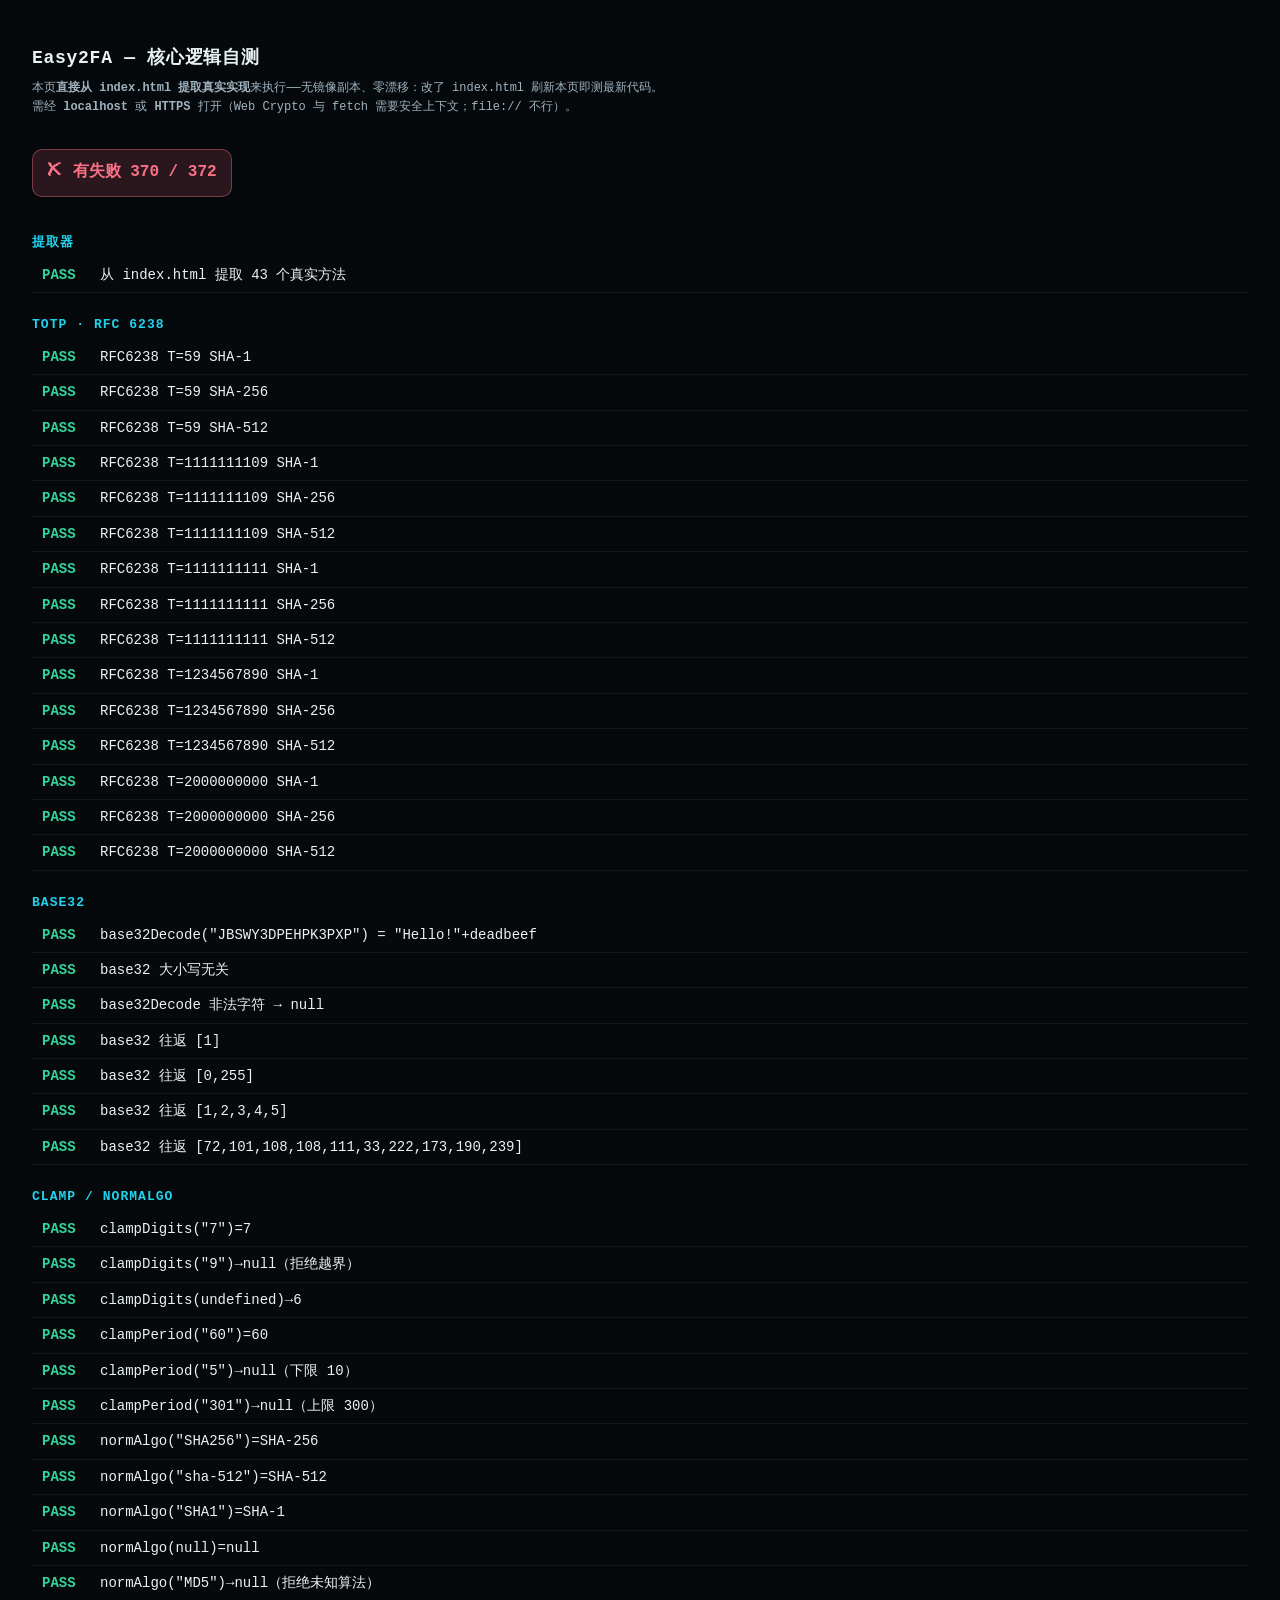
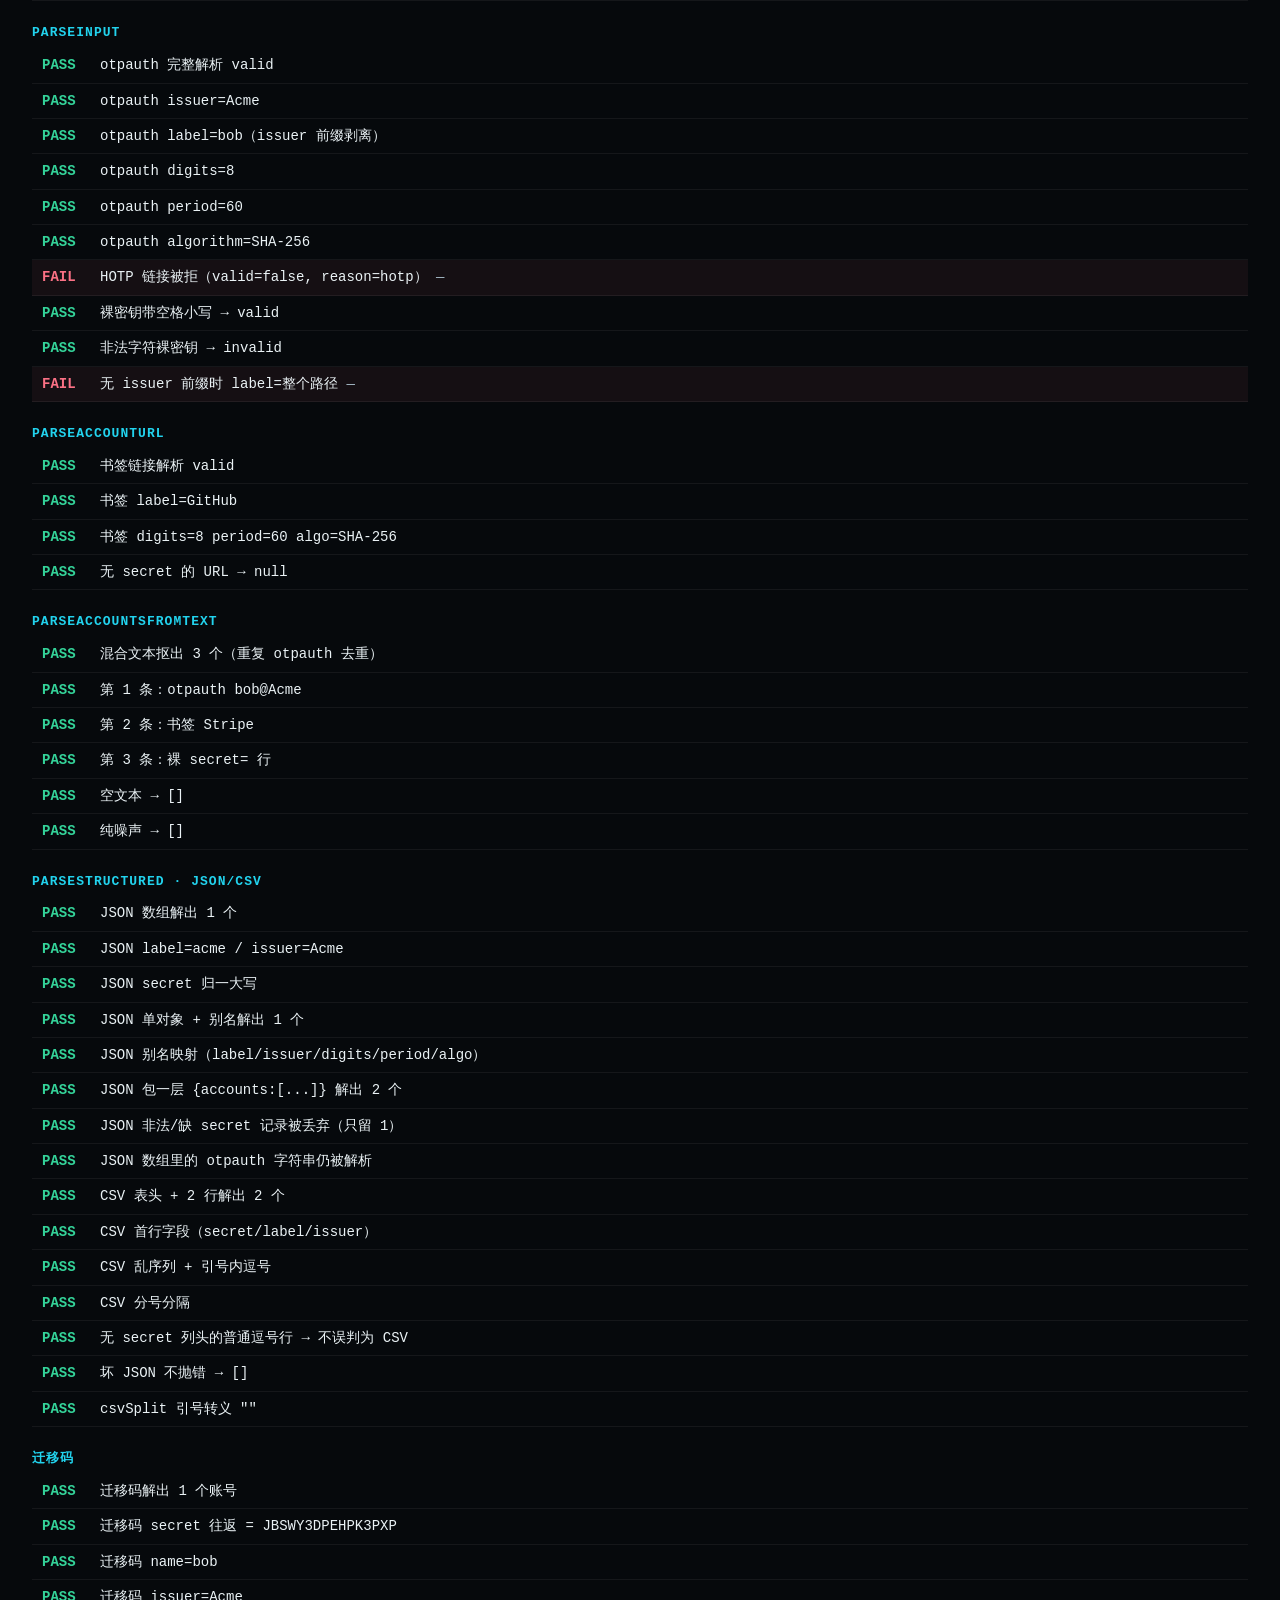
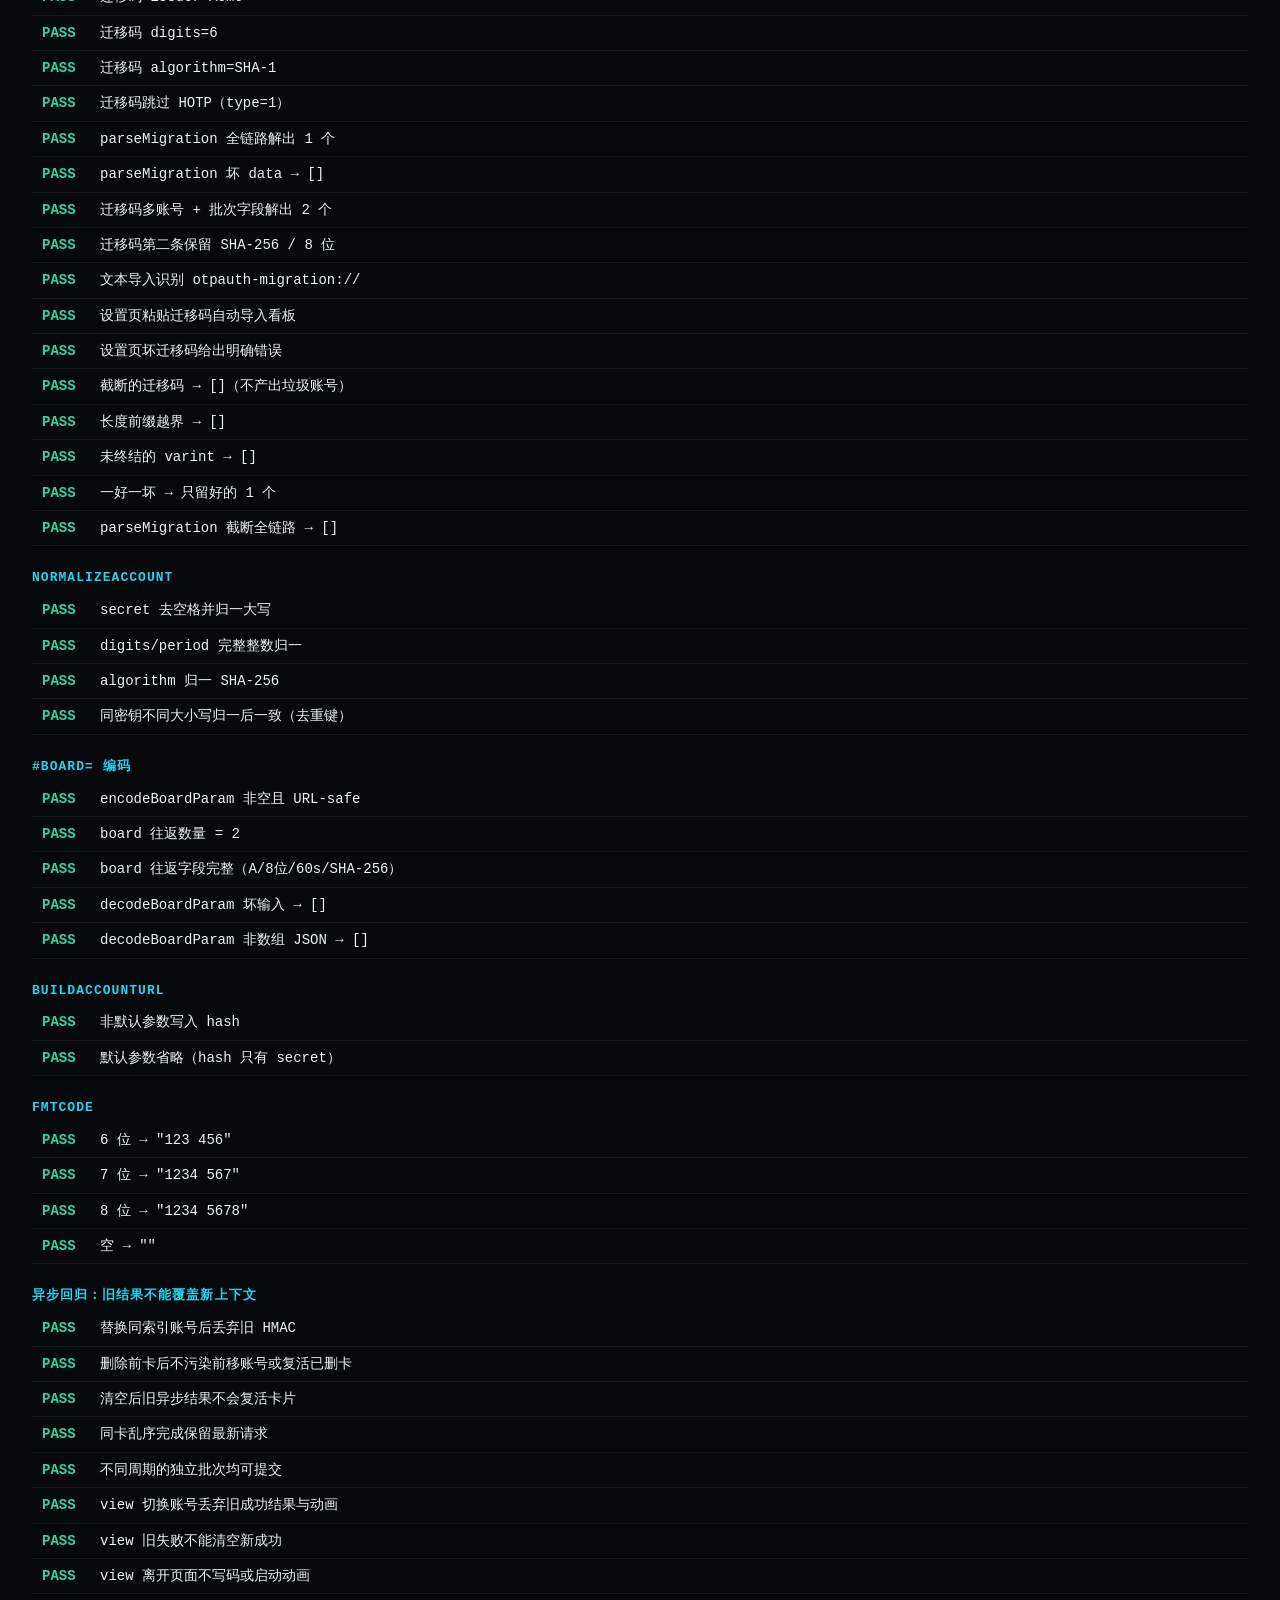
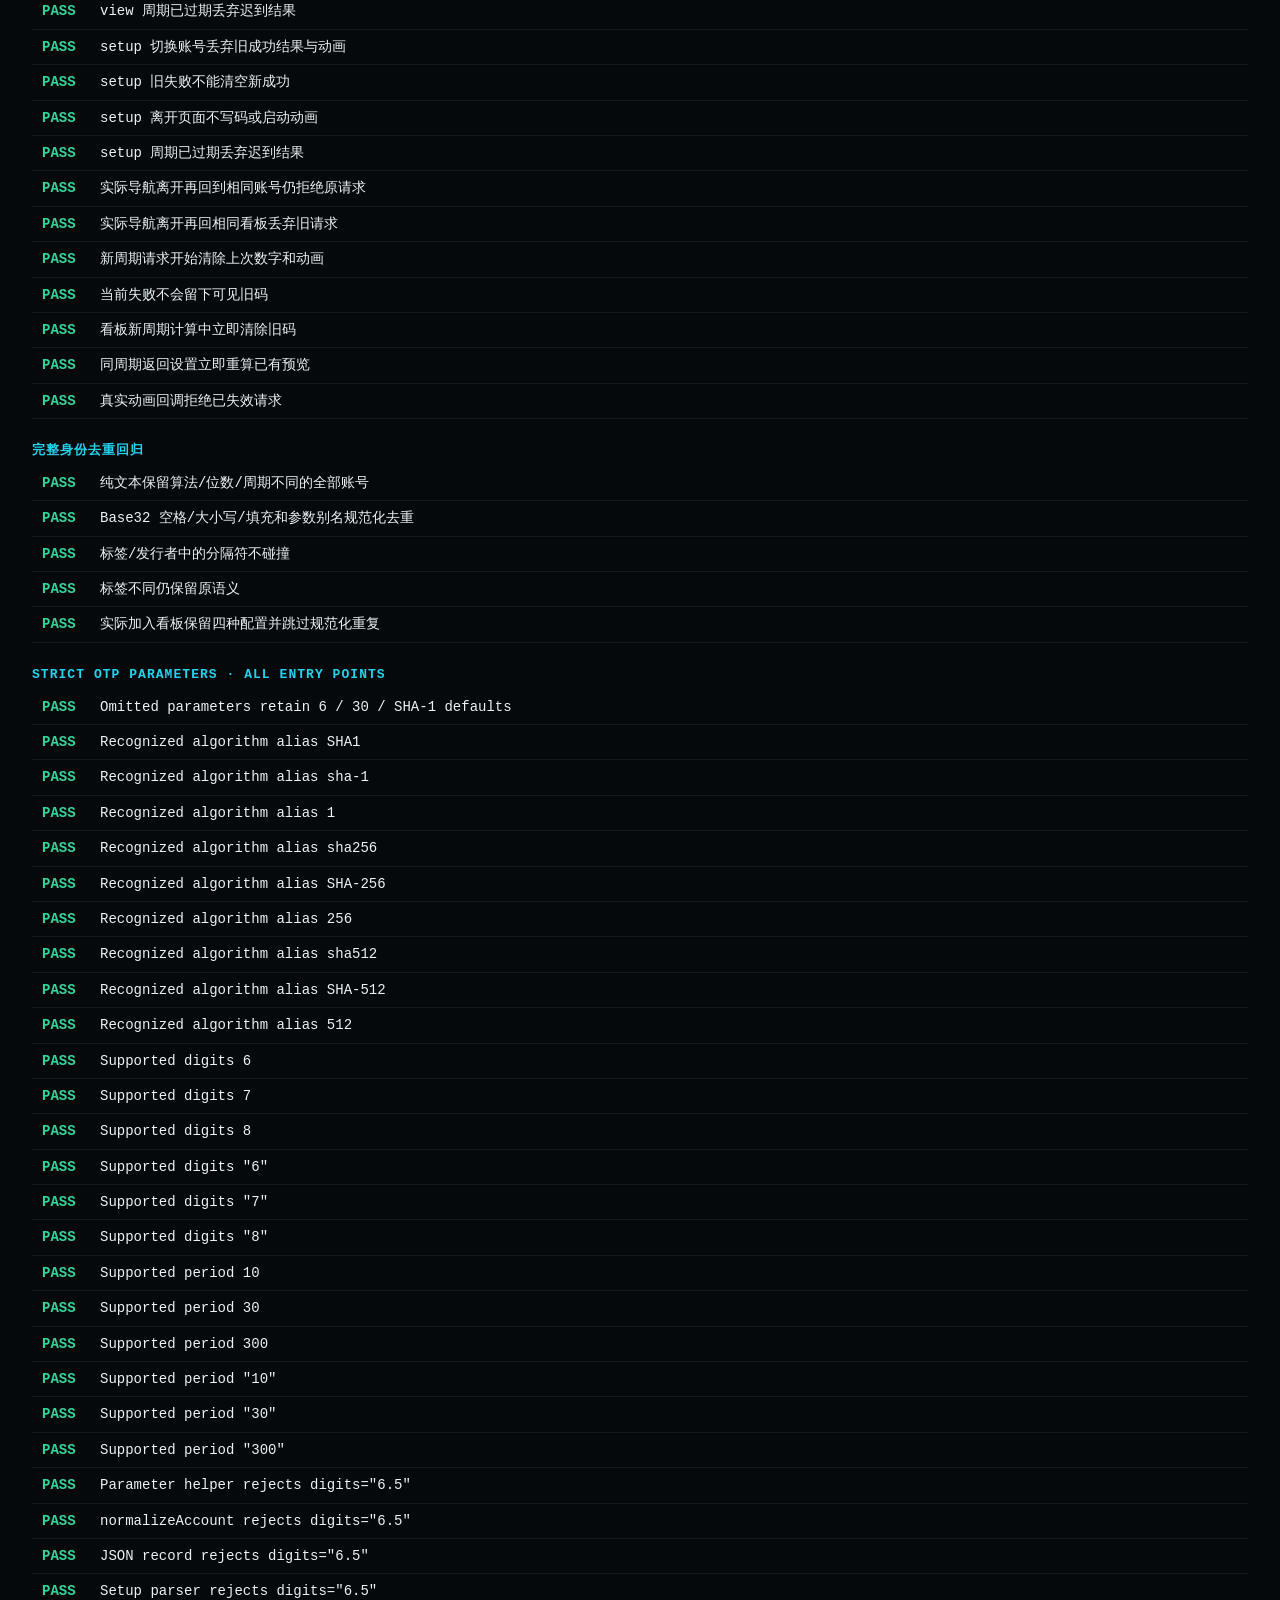
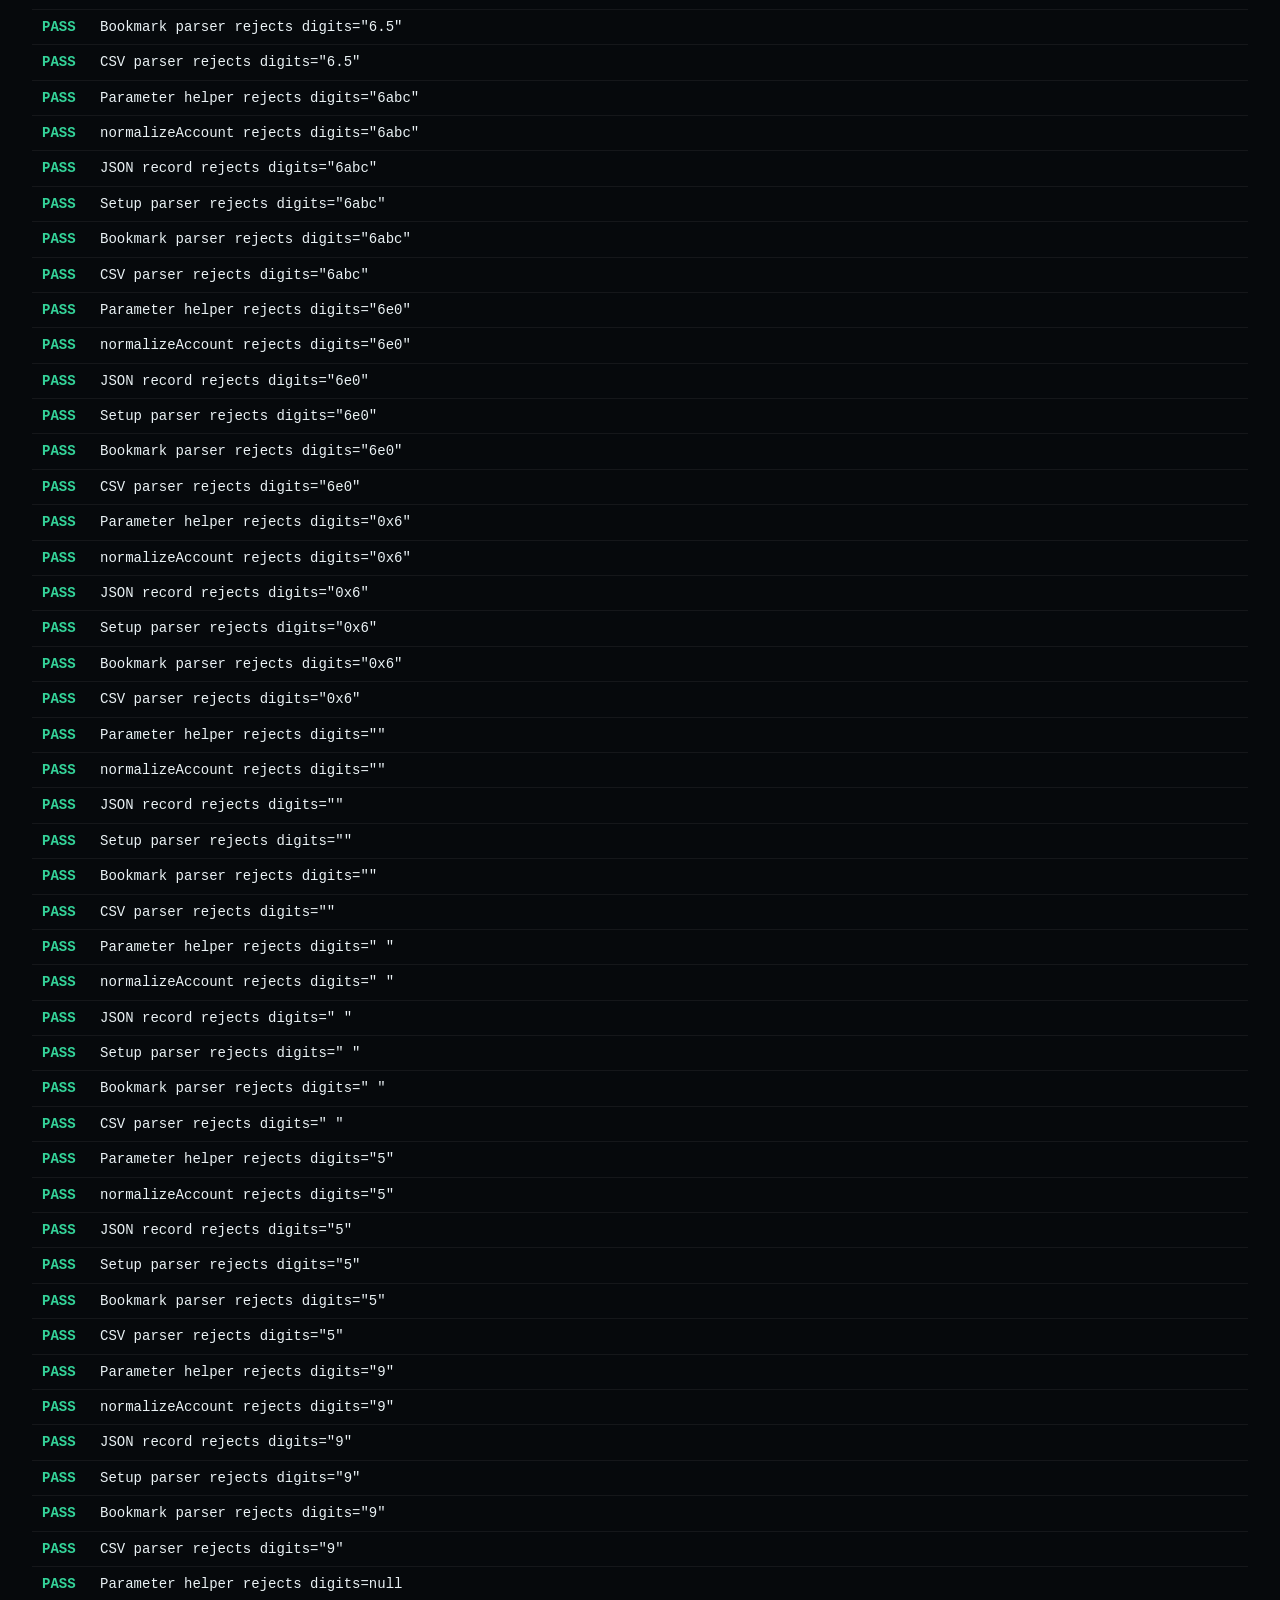
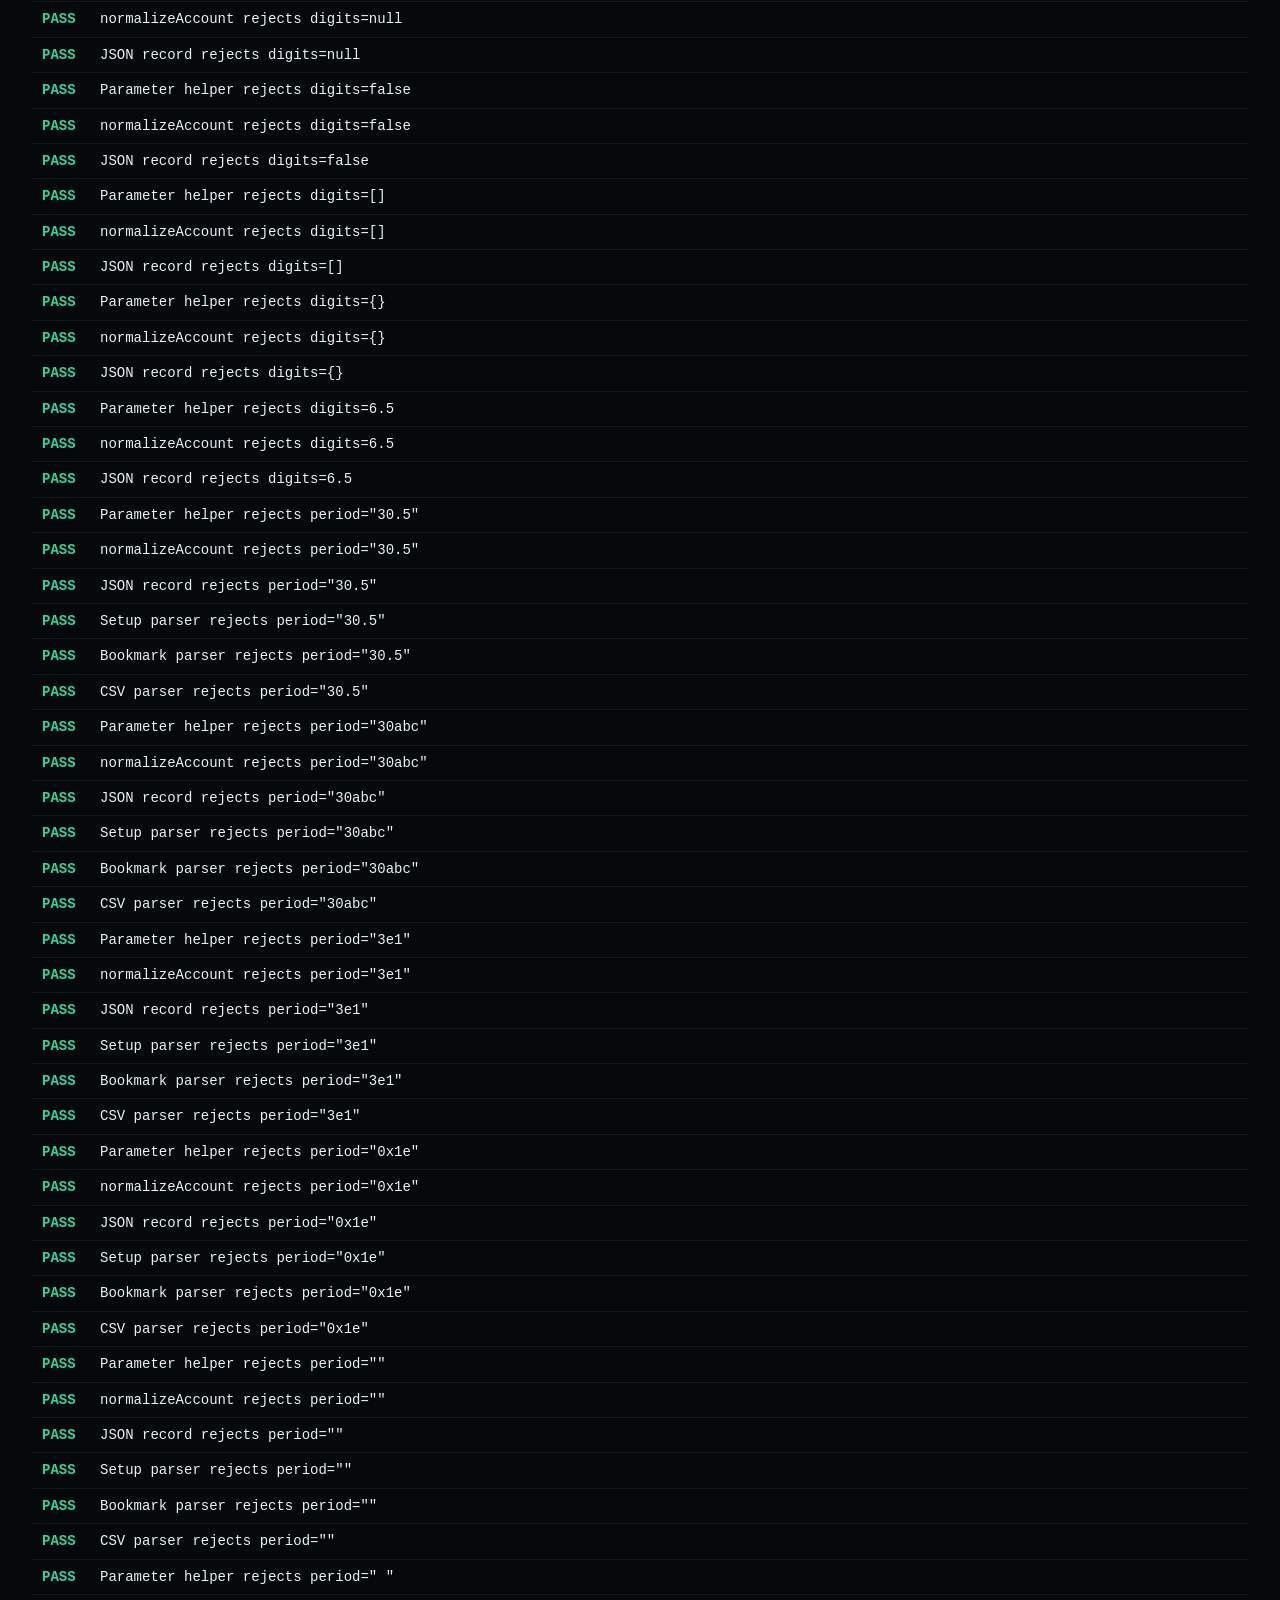
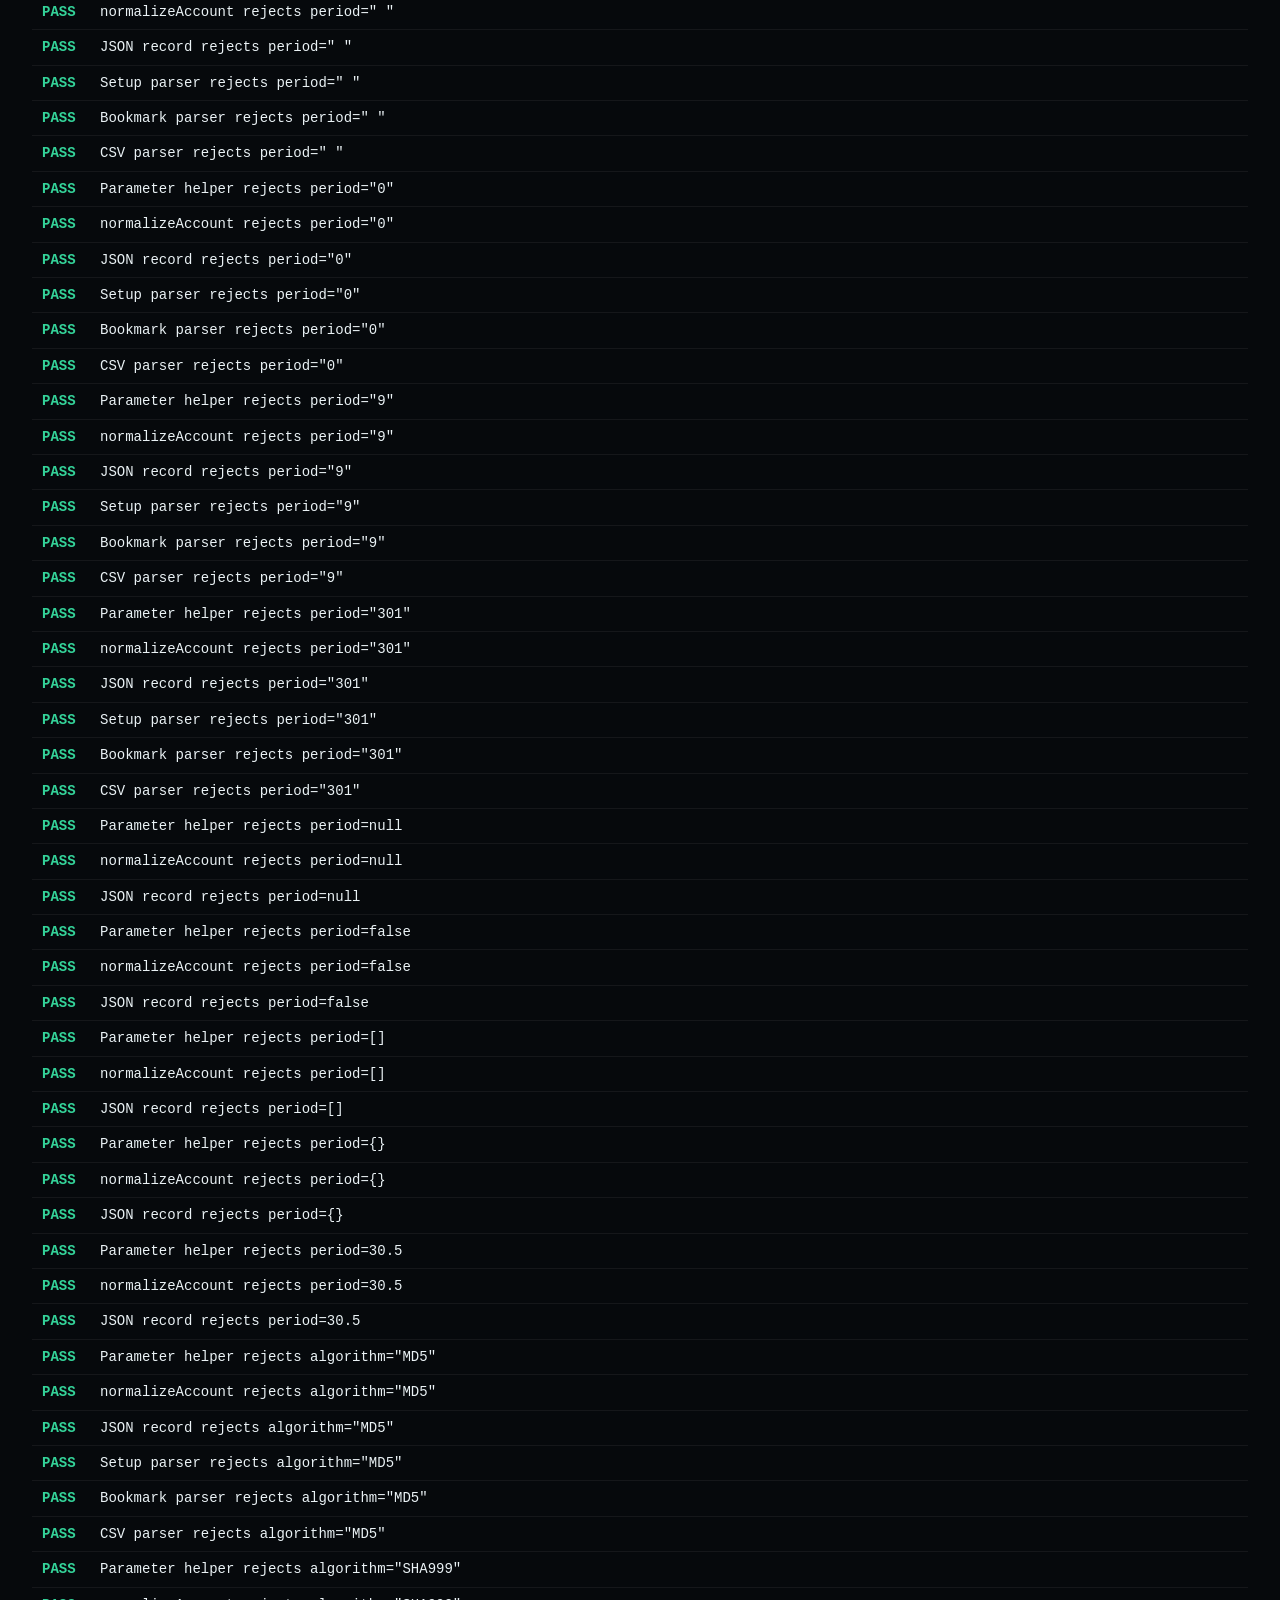
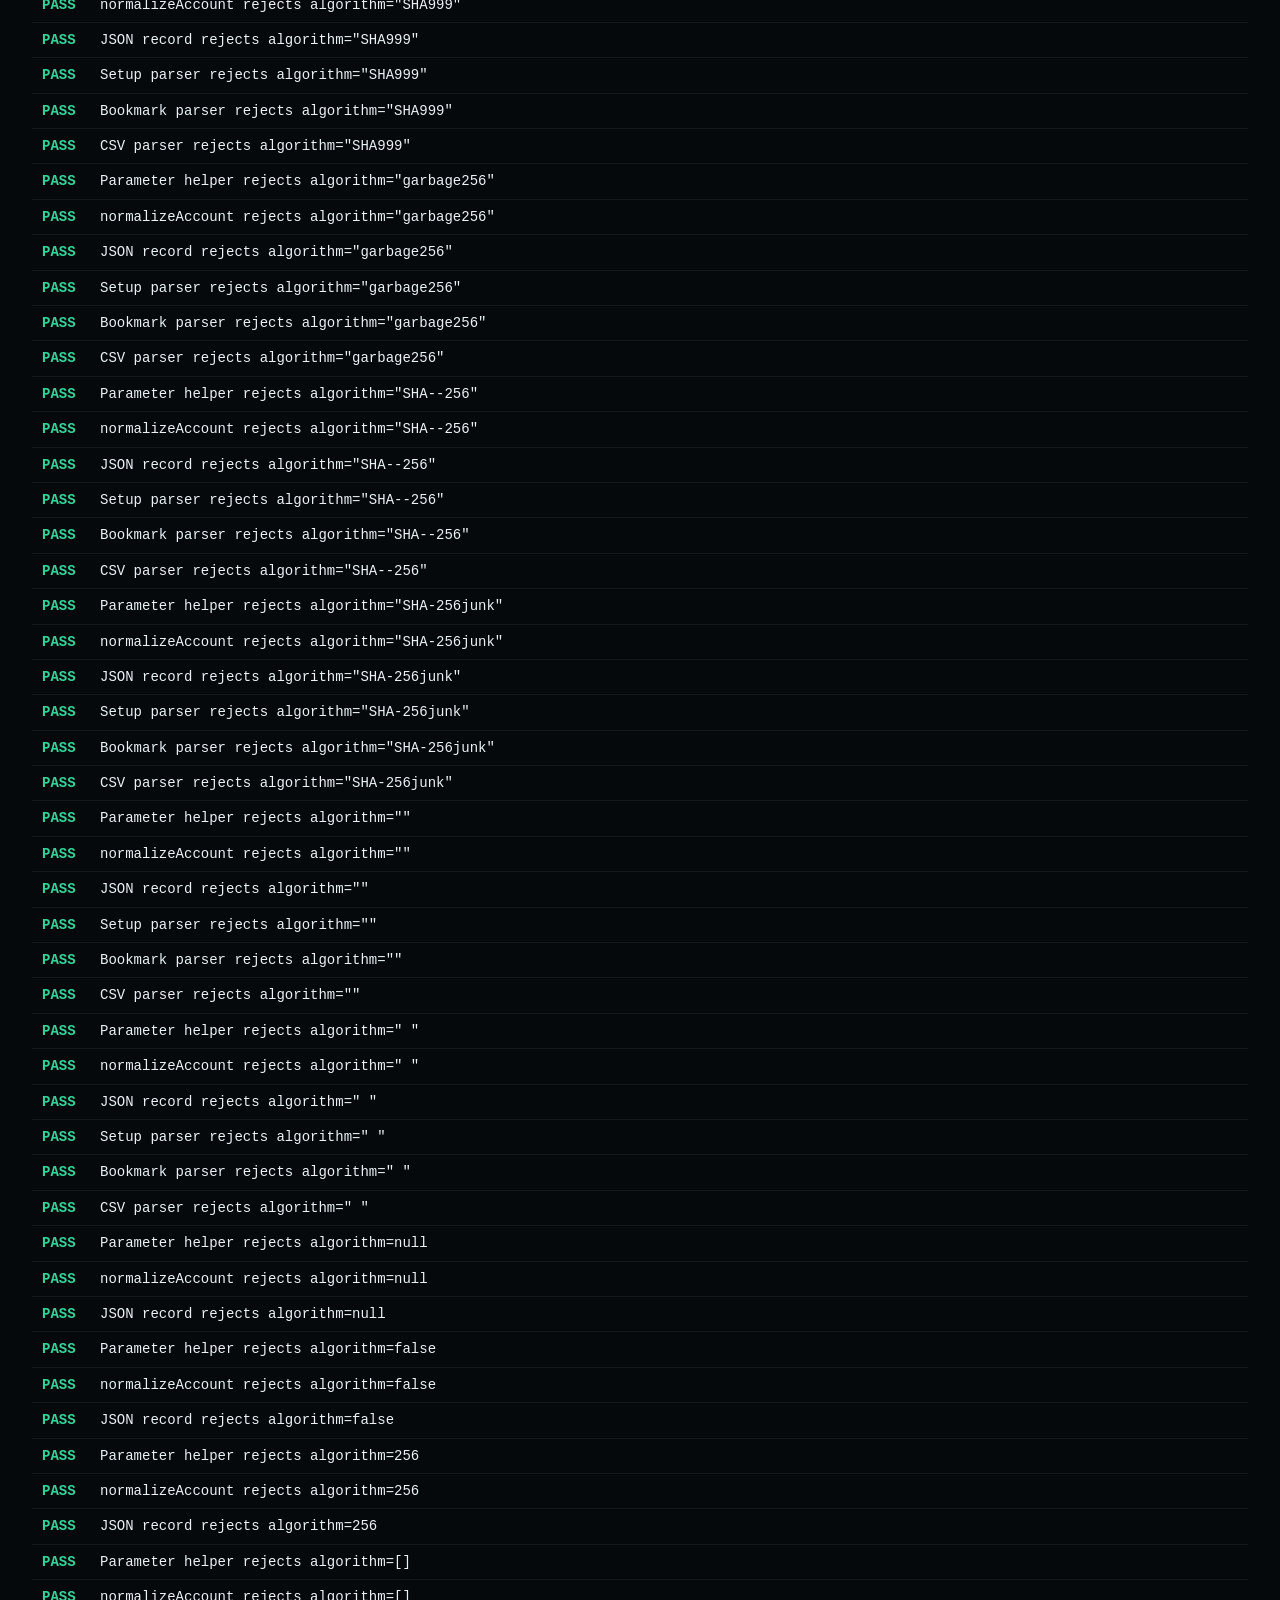
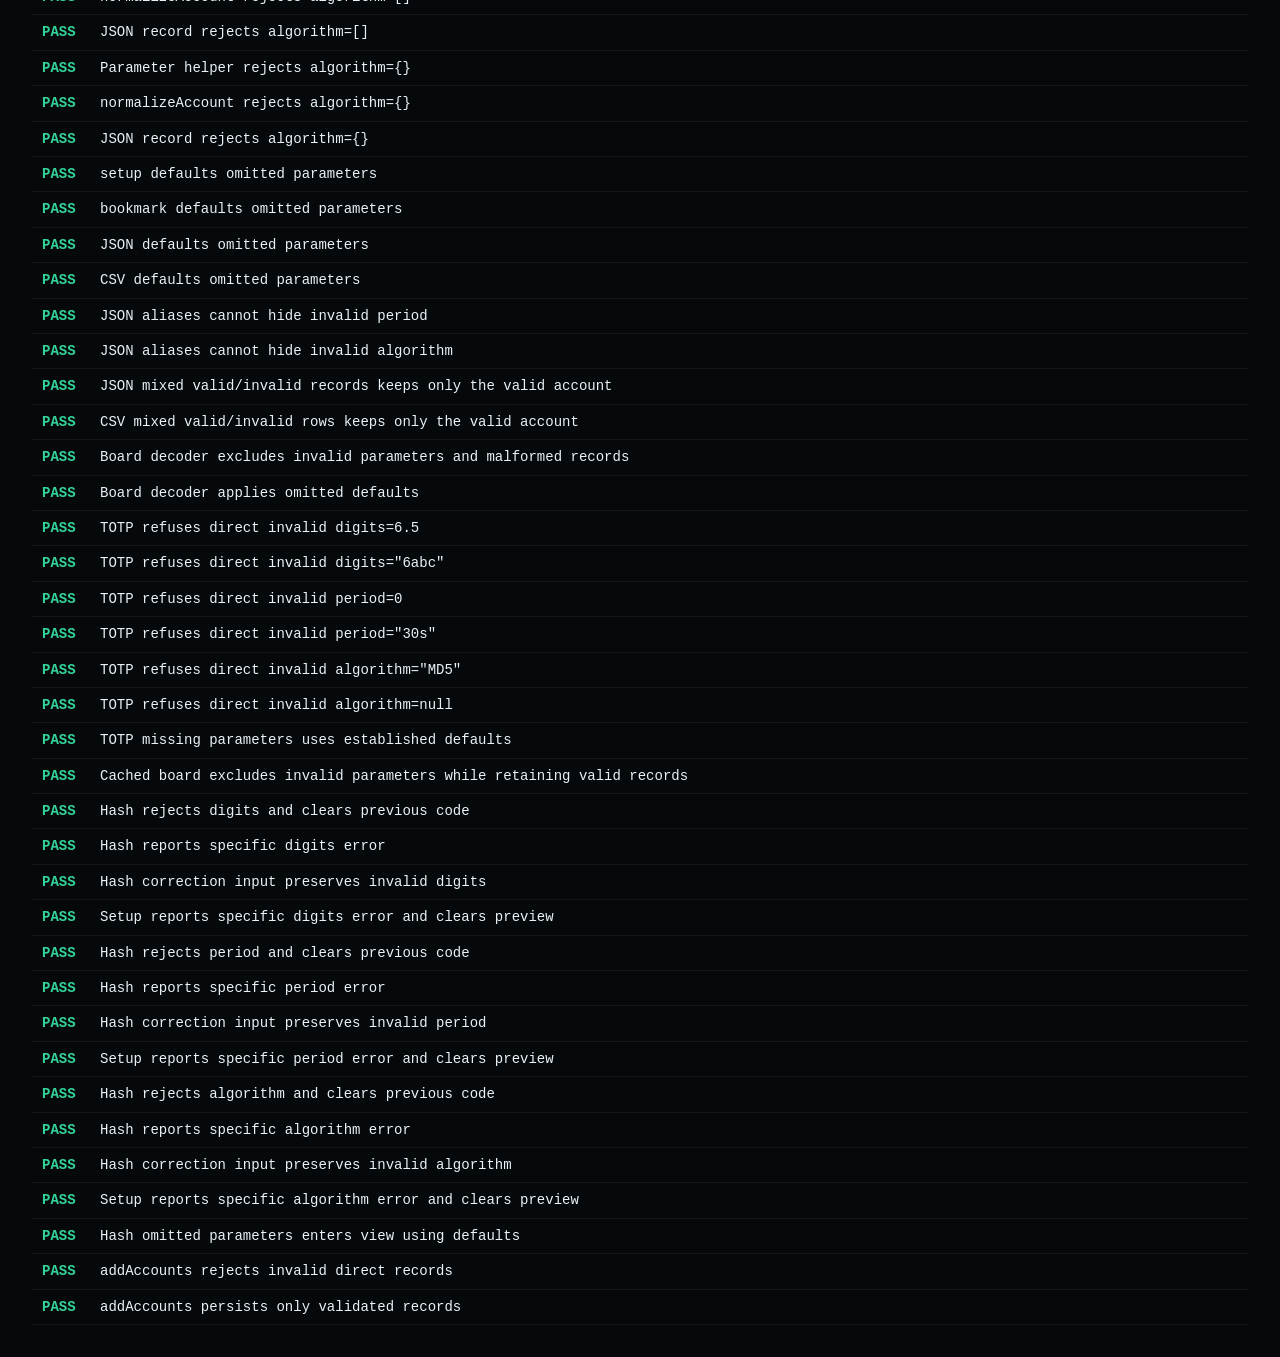
==== tests.html @ a8aa521c "feat: 支持 Google Authenticator 迁移链接导入" ====
<!DOCTYPE html>
<html lang="zh-CN">
<head>
<meta charset="utf-8">
<meta name="viewport" content="width=device-width, initial-scale=1">
<title>Easy2FA — 核心逻辑自测</title>
<style>
  :root{ color-scheme: dark; }
  body{ margin:0; padding:32px; background:#06090c; color:#eaf2f5; font:14px/1.6 ui-monospace,SFMono-Regular,Menlo,Monaco,monospace; }
  h1{ font-size:18px; letter-spacing:.04em; }
  .note{ color:#9fb3bf; font-size:12px; margin:-6px 0 18px; }
  #summary{ font-size:16px; font-weight:700; padding:10px 14px; border-radius:10px; margin:14px 0; display:inline-block; }
  .ok{ background:rgba(52,211,153,.14); color:#34d399; border:1px solid rgba(52,211,153,.4); }
  .fail{ background:rgba(251,113,133,.14); color:#fb7185; border:1px solid rgba(251,113,133,.4); }
  .row{ padding:6px 10px; border-bottom:1px solid rgba(255,255,255,.06); display:flex; gap:10px; }
  .row .s{ flex:none; width:48px; font-weight:700; }
  .pass .s{ color:#34d399; } .err .s{ color:#fb7185; }
  .err{ background:rgba(251,113,133,.06); }
  .d{ color:#9fb3bf; }
  h2{ font-size:13px; letter-spacing:.08em; color:#22d3ee; margin:22px 0 4px; text-transform:uppercase; }
</style>
</head>
<body>
<h1>Easy2FA — 核心逻辑自测</h1>
<p class="note">本页<b>直接从 index.html 提取真实实现</b>来执行——无镜像副本、零漂移：改了 index.html 刷新本页即测最新代码。<br>
需经 <b>localhost</b> 或 <b>HTTPS</b> 打开（Web Crypto 与 fetch 需要安全上下文；<code>file://</code> 不行）。</p>
<div id="summary">运行中…</div>
<div id="out"></div>

<script>
// ============================================================================
// 从 index.html 抠出 Component 的纯逻辑方法，拼成对象字面量执行。
// 方法体内的 this.xxx 互调用在对象上天然成立；state/ACCENTS 由这里 mock。
// 任何方法找不到 / 花括号不配对都会让整页 FAIL——比"镜像忘了同步"沉默腐烂强。
// ============================================================================
const METHODS = [
  'base32Decode', 'base32Encode', 'totp', 'utf8', 'b64ToBytes',
  'pbReaders', 'decodeMigration', 'decodeOtpParam', 'parseMigration',
  'clampDigits', 'clampPeriod', 'normAlgo', 'otpParams', 'otpParamError',
  'loadFromHash', 'commitParse', 'loadBoard', 'saveBoard',
  'parseInput', 'parseAccountUrl', 'parseAccountsFromText',
  'parseStructured', 'accountFromRecord', 'csvSplit',
  'hashStr', 'pickColor', 'normalizeAccount', 'otpIdentity', 'accountIdentity',
  'refresh', 'refreshPreview', 'computeBoardCodes', 'invalidateCodeWork', 'addAccounts', 'animateTo', 'goBoard', 'goSetup', 'boardTick', 'tick',
  'encodeBoardParam', 'decodeBoardParam', 'buildAccountUrl', 'fmtCode',
];

function extractMethod(html, name) {
  // class 方法两空格缩进起行；调用点（this.xxx( ）不会被 \n␣␣ 前缀匹配到
  const re = new RegExp('\\n  (?:async )?' + name + '\\s*\\(');
  const m = re.exec(html);
  if (!m) throw new Error('index.html 中未找到方法 ' + name + '()');
  const open = html.indexOf('{', m.index + m[0].length - 1);
  let depth = 0, j = open;
  for (; j < html.length; j++) {
    if (html[j] === '{') depth++;
    else if (html[j] === '}') { depth--; if (depth === 0) break; }
  }
  if (depth !== 0) throw new Error('方法 ' + name + '() 花括号不配对（提取失败）');
  return html.slice(m.index + 1, j + 1);
}

async function loadApp() {
  // cache:'no-store'：sw.js 对这类请求直接放行，保证抓到的是磁盘上最新的 index.html
  const res = await fetch('./index.html', { cache: 'no-store' });
  if (!res.ok) throw new Error('无法读取 index.html：HTTP ' + res.status);
  const html = await res.text();
  const src = METHODS.map((n) => extractMethod(html, n));
  const app = new Function('return {\n' + src.join(',\n') + '\n};')();
  const am = /ACCENTS = (\[[^\]]*\])/.exec(html);
  app.ACCENTS = am ? JSON.parse(am[1].replace(/'/g, '"')) : ['#22d3ee'];
  app.state = { accounts: [] };
  return app;
}

// ============================================================================
// 测试工具
// ============================================================================
const results = [];
let section = '';
function group(name){ section = name; results.push({group:name}); }
function check(name, cond, detail){ results.push({name, ok:!!cond, detail:detail||''}); }
async function eq(name, got, want){ const g = await got; check(name, g === want, 'got ' + JSON.stringify(g) + ' / want ' + JSON.stringify(want)); }
function ascii(s){ return new Uint8Array([...s].map(c => c.charCodeAt(0))); }
function bytesEq(a, b){ if(!a || !b || a.length !== b.length) return false; for(let i = 0; i < a.length; i++) if(a[i] !== b[i]) return false; return true; }
function varintEnc(n){ const b = []; while(n > 0x7f){ b.push((n & 0x7f) | 0x80); n = Math.floor(n / 128); } b.push(n); return b; }
function pbField(tag, bytes){ return [tag, ...varintEnc(bytes.length), ...bytes]; }
function b64url(arr){ let s = ''; for(const x of arr) s += String.fromCharCode(x); return btoa(s).replace(/\+/g, '-').replace(/\//g, '_').replace(/=+$/, ''); }

async function run(){
  const app = await loadApp();
  group('提取器');
  check('从 index.html 提取 ' + METHODS.length + ' 个真实方法', true);

  // ---- RFC 6238 Appendix B 向量（8 位、period 30）----
  group('TOTP · RFC 6238');
  const SHA1   = app.base32Encode(ascii('12345678901234567890'));
  const SHA256 = app.base32Encode(ascii('12345678901234567890123456789012'));
  const SHA512 = app.base32Encode(ascii('1234567890123456789012345678901234567890123456789012345678901234'));
  const vectors = [
    [59,          '94287082','46119246','90693936'],
    [1111111109,  '07081804','68084774','25091201'],
    [1111111111,  '14050471','67062674','99943326'],
    [1234567890,  '89005924','91819424','93441116'],
    [2000000000,  '69279037','90698825','38618901'],
  ];
  for(const [T, s1, s256, s512] of vectors){
    await eq('RFC6238 T=' + T + ' SHA-1',   app.totp(SHA1,   T, 8, 30, 'SHA-1'),   s1);
    await eq('RFC6238 T=' + T + ' SHA-256', app.totp(SHA256, T, 8, 30, 'SHA-256'), s256);
    await eq('RFC6238 T=' + T + ' SHA-512', app.totp(SHA512, T, 8, 30, 'SHA-512'), s512);
  }

  // ---- base32 ----
  group('base32');
  check('base32Decode("JBSWY3DPEHPK3PXP") = "Hello!"+deadbeef',
    bytesEq(app.base32Decode('JBSWY3DPEHPK3PXP'), new Uint8Array([0x48,0x65,0x6c,0x6c,0x6f,0x21,0xde,0xad,0xbe,0xef])));
  check('base32 大小写无关', bytesEq(app.base32Decode('jbswy3dpehpk3pxp'), app.base32Decode('JBSWY3DPEHPK3PXP')));
  check('base32Decode 非法字符 → null', app.base32Decode('JBSW!!!0189') === null);
  for(const arr of [[1],[0,255],[1,2,3,4,5],[72,101,108,108,111,33,222,173,190,239]]){
    const b = new Uint8Array(arr);
    check('base32 往返 [' + arr.join(',') + ']', bytesEq(app.base32Decode(app.base32Encode(b)), b));
  }

  // ---- 参数 clamp / 算法归一 ----
  group('clamp / normAlgo');
  check('clampDigits("7")=7', app.clampDigits('7') === 7);
  check('clampDigits("9")→null（拒绝越界）', app.clampDigits('9') === null);
  check('clampDigits(undefined)→6', app.clampDigits(undefined) === 6);
  check('clampPeriod("60")=60', app.clampPeriod('60') === 60);
  check('clampPeriod("5")→null（下限 10）', app.clampPeriod('5') === null);
  check('clampPeriod("301")→null（上限 300）', app.clampPeriod('301') === null);
  check('normAlgo("SHA256")=SHA-256', app.normAlgo('SHA256') === 'SHA-256');
  check('normAlgo("sha-512")=SHA-512', app.normAlgo('sha-512') === 'SHA-512');
  check('normAlgo("SHA1")=SHA-1', app.normAlgo('SHA1') === 'SHA-1');
  check('normAlgo(null)=null', app.normAlgo(null) === null);
  check('normAlgo("MD5")→null（拒绝未知算法）', app.normAlgo('MD5') === null);

  // ---- parseInput（setup 输入解析）----
  group('parseInput');
  const pi = app.parseInput('otpauth://totp/Acme:bob?secret=JBSWY3DPEHPK3PXP&issuer=Acme&digits=8&period=60&algorithm=SHA256');
  check('otpauth 完整解析 valid', pi && pi.valid);
  check('otpauth issuer=Acme', pi && pi.issuer === 'Acme');
  check('otpauth label=bob（issuer 前缀剥离）', pi && pi.label === 'bob');
  check('otpauth digits=8', pi && pi.digits === 8);
  check('otpauth period=60', pi && pi.period === 60);
  check('otpauth algorithm=SHA-256', pi && pi.algorithm === 'SHA-256');
  const ph = app.parseInput('otpauth://hotp/x?secret=JBSWY3DPEHPK3PXP');
  check('HOTP 链接被拒（valid=false, reason=hotp）', ph && !ph.valid && ph.reason === 'hotp');
  check('裸密钥带空格小写 → valid', (app.parseInput('jbsw y3dp ehpk 3pxp') || {}).valid === true);
  check('非法字符裸密钥 → invalid', (app.parseInput('0189') || {}).valid === false);
  const pl = app.parseInput('otpauth://totp/prod-db?secret=JBSWY3DPEHPK3PXP');
  check('无 issuer 前缀时 label=整个路径', pl && pl.valid && pl.label === 'prod-db' && pl.issuer === '');

  // ---- parseAccountUrl（书签链接）----
  group('parseAccountUrl');
  const pa = app.parseAccountUrl('https://x.example/2fa/#secret=JBSWY3DPEHPK3PXP&label=GitHub&digits=8&period=60&algorithm=256');
  check('书签链接解析 valid', pa && pa.valid);
  check('书签 label=GitHub', pa && pa.label === 'GitHub');
  check('书签 digits=8 period=60 algo=SHA-256', pa && pa.digits === 8 && pa.period === 60 && pa.algorithm === 'SHA-256');
  check('无 secret 的 URL → null', app.parseAccountUrl('https://x.example/#label=nope') === null);

  // ---- parseAccountsFromText（混合文本抠链接 + 去重）----
  group('parseAccountsFromText');
  const mixed = [
    '# 我的测试号（注释行应被忽略）',
    'otpauth://totp/Acme:bob?secret=JBSWY3DPEHPK3PXP&issuer=Acme',
    '一些噪声行 hello world',
    'https://tool.example/2fa/#secret=GEZDGNBVGY3TQOJQ&label=Stripe',
    'secret=MFRGGZDFMZTWQ2LK&label=BareLine',
    'otpauth://totp/Acme:bob?secret=JBSWY3DPEHPK3PXP&issuer=Acme',
  ].join('\n');
  const accs = app.parseAccountsFromText(mixed);
  check('混合文本抠出 3 个（重复 otpauth 去重）', accs.length === 3, 'got ' + accs.length);
  check('第 1 条：otpauth bob@Acme', accs[0] && accs[0].label === 'bob' && accs[0].issuer === 'Acme');
  check('第 2 条：书签 Stripe', accs[1] && accs[1].label === 'Stripe' && accs[1].secret === 'GEZDGNBVGY3TQOJQ');
  check('第 3 条：裸 secret= 行', accs[2] && accs[2].label === 'BareLine' && accs[2].secret === 'MFRGGZDFMZTWQ2LK');
  check('空文本 → []', app.parseAccountsFromText('').length === 0);
  check('纯噪声 → []', app.parseAccountsFromText('nothing to see\nhere').length === 0);

  // ---- JSON / CSV 结构化导入（issue #5：picker 的 .json/.csv 现在真能解析）----
  group('parseStructured · JSON/CSV');
  // JSON：数组 of 对象
  const jArr = app.parseAccountsFromText('[{"secret":"JBSWY3DPEHPK3PXP","label":"acme","issuer":"Acme"}]');
  check('JSON 数组解出 1 个', jArr.length === 1, 'got ' + jArr.length);
  check('JSON label=acme / issuer=Acme', jArr[0] && jArr[0].label === 'acme' && jArr[0].issuer === 'Acme');
  check('JSON secret 归一大写', jArr[0] && jArr[0].secret === 'JBSWY3DPEHPK3PXP');
  // JSON：单对象 + 字段别名（name→label, service→issuer, timer→period, algo）
  const jObj = app.parseAccountsFromText('{"secret":"gezdgnbvgy3tqojq","name":"bob","service":"GitHub","digits":8,"timer":60,"algo":"SHA256"}');
  check('JSON 单对象 + 别名解出 1 个', jObj.length === 1, 'got ' + jObj.length);
  check('JSON 别名映射（label/issuer/digits/period/algo）',
    jObj[0] && jObj[0].label === 'bob' && jObj[0].issuer === 'GitHub' && jObj[0].digits === 8 && jObj[0].period === 60 && jObj[0].algorithm === 'SHA-256');
  // JSON：{accounts:[...]} 包一层
  const jWrap = app.parseAccountsFromText('{"accounts":[{"secret":"JBSWY3DPEHPK3PXP"},{"secret":"GEZDGNBVGY3TQOJQ"}]}');
  check('JSON 包一层 {accounts:[...]} 解出 2 个', jWrap.length === 2, 'got ' + jWrap.length);
  // JSON：坏 secret 的记录被丢弃
  const jBad = app.parseAccountsFromText('[{"secret":"JBSWY3DPEHPK3PXP"},{"secret":"not-base32!!!"},{"label":"缺secret"}]');
  check('JSON 非法/缺 secret 记录被丢弃（只留 1）', jBad.length === 1, 'got ' + jBad.length);
  // JSON：数组里混 otpauth 字符串——由上层 URL 正则捡走，仍能出账号
  const jStr = app.parseAccountsFromText('["otpauth://totp/Acme:bob?secret=JBSWY3DPEHPK3PXP&issuer=Acme"]');
  check('JSON 数组里的 otpauth 字符串仍被解析', jStr.length === 1 && jStr[0].secret === 'JBSWY3DPEHPK3PXP');
  // CSV：带表头
  const csv = app.parseAccountsFromText('secret,label,issuer\nJBSWY3DPEHPK3PXP,acme,Acme\nGEZDGNBVGY3TQOJQ,bob,GitHub');
  check('CSV 表头 + 2 行解出 2 个', csv.length === 2, 'got ' + csv.length);
  check('CSV 首行字段（secret/label/issuer）', csv[0] && csv[0].secret === 'JBSWY3DPEHPK3PXP' && csv[0].label === 'acme' && csv[0].issuer === 'Acme');
  // CSV：列序打乱 + 引号内含逗号
  const csv2 = app.parseAccountsFromText('issuer,secret,label\n"Acme, Inc.",JBSWY3DPEHPK3PXP,work');
  check('CSV 乱序列 + 引号内逗号', csv2.length === 1 && csv2[0].issuer === 'Acme, Inc.' && csv2[0].label === 'work');
  // CSV：分号分隔（欧洲 Excel）
  const csvSemi = app.parseAccountsFromText('secret;label\nJBSWY3DPEHPK3PXP;acme');
  check('CSV 分号分隔', csvSemi.length === 1 && csvSemi[0].label === 'acme');
  // 无 secret 列头的逗号文本 → 不当 CSV（交回 URL 抠取，此处应为 0）
  check('无 secret 列头的普通逗号行 → 不误判为 CSV', app.parseAccountsFromText('hello, world, foo\nbar, baz, qux').length === 0);
  // 坏 JSON（YAML 冒号行）不抛错、不误伤：无 URL/secret= 故为 []
  check('坏 JSON 不抛错 → []', app.parseAccountsFromText('- secret: JBSWY3DPEHPK3PXP\n  label: x').length === 0);
  check('csvSplit 引号转义 ""', JSON.stringify(app.csvSplit('a,"b""c",d', ',')) === JSON.stringify(['a','b"c','d']));

  // ---- Google Authenticator 迁移码（protobuf）----
  group('迁移码');
  const secretBytes = [...app.base32Decode('JBSWY3DPEHPK3PXP')];
  const otp = [...pbField(0x0A, secretBytes), ...pbField(0x12, [...ascii('bob')]), ...pbField(0x1A, [...ascii('Acme')]), 0x20,1, 0x28,1, 0x30,2];
  const payload = new Uint8Array(pbField(0x0A, otp));
  const accts = app.decodeMigration(payload);
  check('迁移码解出 1 个账号', accts.length === 1, 'got ' + accts.length);
  if(accts[0]){
    check('迁移码 secret 往返 = JBSWY3DPEHPK3PXP', accts[0].secret === 'JBSWY3DPEHPK3PXP', 'got ' + accts[0].secret);
    check('迁移码 name=bob', accts[0].label === 'bob');
    check('迁移码 issuer=Acme', accts[0].issuer === 'Acme');
    check('迁移码 digits=6', accts[0].digits === 6);
    check('迁移码 algorithm=SHA-1', accts[0].algorithm === 'SHA-1');
  }
  const hotp = new Uint8Array(pbField(0x0A, [...pbField(0x0A, secretBytes), 0x30,1]));
  check('迁移码跳过 HOTP（type=1）', app.decodeMigration(hotp).length === 0);
  // 全链路：otpauth-migration:// URL → 账号
  const mig = app.parseMigration('otpauth-migration://offline?data=' + b64url(payload));
  check('parseMigration 全链路解出 1 个', mig.length === 1 && mig[0].secret === 'JBSWY3DPEHPK3PXP');
  check('parseMigration 坏 data → []', app.parseMigration('otpauth-migration://offline?data=%%%').length === 0);
  const otp2 = [
    ...pbField(0x0A, secretBytes), ...pbField(0x12, [...ascii('alice')]), ...pbField(0x1A, [...ascii('GitHub')]),
    0x20,2, 0x28,2, 0x30,2,
  ];
  const multiPayload = new Uint8Array([
    ...pbField(0x0A, otp), ...pbField(0x0A, otp2),
    0x10,1, 0x18,2, 0x20,1, 0x28,7,
  ]);
  const multiUrl = 'otpauth-migration://offline?data=' + b64url(multiPayload);
  const multi = app.parseMigration(multiUrl);
  check('迁移码多账号 + 批次字段解出 2 个', multi.length === 2, 'got ' + multi.length);
  check('迁移码第二条保留 SHA-256 / 8 位', multi[1] && multi[1].algorithm === 'SHA-256' && multi[1].digits === 8);
  check('文本导入识别 otpauth-migration://', app.parseAccountsFromText('Google 导出:\n' + multiUrl).length === 2);
  const migUi = Object.create(app);
  migUi.t = () => ({ errMigration: 'bad migration' });
  migUi.setState = function(patch) { this.state = { ...(this.state || {}), ...patch }; };
  migUi.invalidateCodeWork = () => {};
  migUi.addAccounts = function(list) { this.imported = list; };
  migUi.commitParse(multiUrl);
  check('设置页粘贴迁移码自动导入看板', migUi.imported && migUi.imported.length === 2);
  migUi.imported = null;
  migUi.state = {};
  migUi.commitParse('otpauth-migration://offline?data=%%%');
  check('设置页坏迁移码给出明确错误', migUi.state.error === 'bad migration');
  // ---- 损坏/截断的迁移码：干净失败，不产出垃圾账号（issue #4）----
  const truncated = payload.subarray(0, payload.length - 6); // 掐掉尾部：内层长度前缀声明的字节不够
  check('截断的迁移码 → []（不产出垃圾账号）', app.decodeMigration(truncated).length === 0, 'got ' + app.decodeMigration(truncated).length);
  const lyingLen = new Uint8Array([0x0A, 0x7F, ...otp]); // 外层长度前缀谎报 127 字节
  check('长度前缀越界 → []', app.decodeMigration(lyingLen).length === 0);
  const badVarint = new Uint8Array([0x0A, 0x03, 0x0A, 0xFF]); // varint 最高位悬空直到 EOF
  check('未终结的 varint → []', app.decodeMigration(badVarint).length === 0);
  // 同包一好一坏：坏的丢弃，好的保留
  const goodPlusBad = new Uint8Array([...pbField(0x0A, otp), ...pbField(0x0A, [0x0A, 0x50])]);
  const gpb = app.decodeMigration(goodPlusBad);
  check('一好一坏 → 只留好的 1 个', gpb.length === 1 && gpb[0].secret === 'JBSWY3DPEHPK3PXP', 'got ' + gpb.length);
  check('parseMigration 截断全链路 → []', app.parseMigration('otpauth-migration://offline?data=' + b64url(truncated)).length === 0);

  // ---- normalizeAccount ----
  group('normalizeAccount');
  const na = app.normalizeAccount({ secret: 'jbswy3dp ehpk3pxp', label: 'x', digits: '8', period: '60', algorithm: 'sha256' });
  check('secret 去空格并归一大写', na.secret === 'JBSWY3DPEHPK3PXP');
  check('digits/period 完整整数归一', na.digits === 8 && na.period === 60);
  check('algorithm 归一 SHA-256', na.algorithm === 'SHA-256');
  const n1 = app.normalizeAccount({ secret: 'jbswy3dpehpk3pxp' });
  const n2 = app.normalizeAccount({ secret: 'JBSWY3DPEHPK3PXP' });
  check('同密钥不同大小写归一后一致（去重键）', n1.secret === n2.secret);

  // ---- 看板链接编码往返 ----
  group('#board= 编码');
  app.state = { accounts: [
    app.normalizeAccount({ secret: 'JBSWY3DPEHPK3PXP', label: 'A', issuer: 'Acme', digits: 8, period: 60, algorithm: 'SHA-256' }),
    app.normalizeAccount({ secret: 'GEZDGNBVGY3TQOJQ', label: 'B' }),
  ] };
  const bp = app.encodeBoardParam();
  check('encodeBoardParam 非空且 URL-safe', !!bp && !/[+/=]/.test(bp));
  const back = app.decodeBoardParam(bp);
  check('board 往返数量 = 2', back.length === 2, 'got ' + back.length);
  check('board 往返字段完整（A/8位/60s/SHA-256）',
    back[0] && back[0].secret === 'JBSWY3DPEHPK3PXP' && back[0].label === 'A' && back[0].issuer === 'Acme'
    && back[0].digits === 8 && back[0].period === 60 && back[0].algorithm === 'SHA-256');
  check('decodeBoardParam 坏输入 → []', app.decodeBoardParam('!!!not-base64').length === 0);
  check('decodeBoardParam 非数组 JSON → []', app.decodeBoardParam(b64url([...ascii('{"a":1}')])).length === 0);

  // ---- 书签链接生成 ----
  group('buildAccountUrl');
  const u1 = new URLSearchParams(app.buildAccountUrl({ secret: 'JBSWY3DPEHPK3PXP', label: 'GitHub', issuer: 'Acme', digits: 8, period: 60, algorithm: 'SHA-256' }).split('#')[1]);
  check('非默认参数写入 hash', u1.get('secret') === 'JBSWY3DPEHPK3PXP' && u1.get('digits') === '8' && u1.get('period') === '60' && u1.get('algorithm') === '256');
  const u2 = new URLSearchParams(app.buildAccountUrl({ secret: 'JBSWY3DPEHPK3PXP', label: '', issuer: '', digits: 6, period: 30, algorithm: 'SHA-1' }).split('#')[1]);
  check('默认参数省略（hash 只有 secret）', u2.get('secret') === 'JBSWY3DPEHPK3PXP' && !u2.has('digits') && !u2.has('period') && !u2.has('algorithm') && !u2.has('label'));

  // ---- 验证码分组显示 ----
  group('fmtCode');
  check('6 位 → "123 456"', app.fmtCode('123456') === '123 456');
  check('7 位 → "1234 567"', app.fmtCode('1234567') === '1234 567');
  check('8 位 → "1234 5678"', app.fmtCode('12345678') === '1234 5678');
  check('空 → ""', app.fmtCode('') === '');

  group('异步回归：旧结果不能覆盖新上下文');
  const fixture = () => {
    const x = { ...app, state: {}, _codeRequest: 0, _boardRequests: [], _unmounted: false };
    x.setState = function(update, cb) { const patch = typeof update === 'function' ? update(this.state) : update; if (patch) this.state = { ...this.state, ...patch }; if (cb) cb(); };
    x.animateTo = function(code) { this.animated = code; };
    x.applyAccent = () => {};
    x.saveBoard = () => {};
    x.refreshBoardAll = () => {};
    x.t = () => ({ imported: n => String(n), alreadyInBoard: 'duplicate', titleBoard: 'test', importCap: n => String(n) });
    const queue = [];
    x.totp = () => new Promise((resolve, reject) => queue.push({resolve, reject}));
    x.queue = queue;
    return x;
  };
  const acct = { secret: 'JBSWY3DPEHPK3PXP', label: 'synthetic', issuer: '', digits: 6, period: 30, algorithm: 'SHA-1' };
  const originalNow = Date.now;
  Date.now = () => 60000;
  try {
    let x = fixture();
    x.state = { mode: 'board', accounts: [acct], boardLive: [{code: 'current'}] };
    let pending = x.computeBoardCodes([0]);
    x.state = { ...x.state, accounts: [{...acct, secret: 'MZXW6YTBOI'}], boardLive: [{code: 'replacement'}] };
    x.queue[0].resolve('111111'); await pending;
    check('替换同索引账号后丢弃旧 HMAC', x.state.boardLive[0].code === 'replacement');

    x = fixture(); x.state = {mode:'board',accounts:[acct,{...acct,label:'second'}],boardLive:[{},{}]};
    pending = x.computeBoardCodes([0,1]);
    x.state = {...x.state,accounts:[x.state.accounts[1]],boardLive:[{code:'survivor'}]};
    x.queue.forEach(q=>q.resolve('111111')); await pending;
    check('删除前卡后不污染前移账号或复活已删卡', x.state.boardLive.length===1 && x.state.boardLive[0].code==='survivor');

    x = fixture(); x.state = {mode:'board',accounts:[acct],boardLive:[{}]};
    pending = x.computeBoardCodes([0]);
    x.state = {...x.state,accounts:[],boardLive:[]}; x.queue[0].resolve('111111'); await pending;
    check('清空后旧异步结果不会复活卡片', x.state.boardLive.length===0);

    x = fixture(); x.state = {mode:'board',accounts:[acct],boardLive:[{}]};
    const old = x.computeBoardCodes([0]), latest = x.computeBoardCodes([0]);
    x.queue[1].resolve('222222'); await latest; x.queue[0].resolve('111111'); await old;
    check('同卡乱序完成保留最新请求', x.state.boardLive[0].code==='222222');

    x = fixture(); x.state = {mode:'board',accounts:[acct,{...acct,label:'other',period:60}],boardLive:[{},{}]};
    const firstCard=x.computeBoardCodes([0]), secondCard=x.computeBoardCodes([1]);
    x.queue[1].resolve('222222'); await secondCard; x.queue[0].resolve('111111'); await firstCard;
    check('不同周期的独立批次均可提交', x.state.boardLive[0].code==='111111' && x.state.boardLive[1].code==='222222');

    for (const kind of ['view','setup']) {
      const setup=kind==='setup', field=setup?'previewCode':'code';
      x=fixture(); x.state={...acct,mode:kind,parsed:acct,[field]:'current'};
      const refresh=()=>setup?x.refreshPreview():x.refresh();
      pending=refresh();
      x.state=setup?{...x.state,parsed:{...acct,secret:'MZXW6YTBOI'},[field]:'replacement'}:{...x.state,secret:'MZXW6YTBOI',[field]:'replacement'};
      x.queue[0].resolve('111111'); await pending;
      check(kind+' 切换账号丢弃旧成功结果与动画',x.state[field]==='replacement' && !x.animated);

      x=fixture(); x.state={...acct,mode:kind,parsed:acct,[field]:'current'};
      pending=refresh(); const newer=refresh(); x.queue[1].resolve('222222'); await newer; x.queue[0].reject(new Error('old failure')); await pending;
      check(kind+' 旧失败不能清空新成功',x.state[field]==='222222' && x.animated==='222222');

      x=fixture(); x.state={...acct,mode:kind,parsed:acct,[field]:'current'};
      pending=refresh(); x.state={...x.state,mode:'board'}; x.queue[0].resolve('111111'); await pending;
      check(kind+' 离开页面不写码或启动动画',x.state[field]==='' && !x.animated);

      x=fixture(); x.state={...acct,mode:kind,parsed:acct,[field]:'current'};
      pending=refresh(); Date.now=()=>90000; x.queue[0].resolve('111111'); await pending;
      check(kind+' 周期已过期丢弃迟到结果',x.state[field]===''); Date.now=()=>60000;
    }
    x=fixture(); x.state={...acct,mode:'view',code:'current',accounts:[acct]};
    pending=x.refresh(); x.goBoard(); x.goSetup(); x.state={...x.state,mode:'view'};
    x.queue[0].resolve('111111'); await pending;
    check('实际导航离开再回到相同账号仍拒绝原请求',x.state.code==='' && !x.animated);

    x=fixture(); x.state={mode:'board',accounts:[acct],boardLive:[{code:'old'}]};
    pending=x.computeBoardCodes([0]); x.goSetup(); x.goBoard(); x.queue[0].resolve('111111'); await pending;
    check('实际导航离开再回相同看板丢弃旧请求',x.state.boardLive[0].code==='');

    x=fixture(); x.state={...acct,mode:'view',shownDigits:['1'],animating:true,code:'111111'};
    pending=x.refresh();
    check('新周期请求开始清除上次数字和动画',x.state.code==='' && x.state.shownDigits===null && !x.state.animating);
    x.queue[0].reject(new Error('failure')); await pending;
    check('当前失败不会留下可见旧码',x.state.code==='' && x.state.shownDigits===null);

    x=fixture(); x.state={mode:'board',accounts:[acct],boardLive:[{code:'111111',codeFmt:'111 111'}]}; x._boardCounters=[1];
    x.boardTick();
    check('看板新周期计算中立即清除旧码',x.state.boardLive[0].code==='' && x.state.boardLive[0].codeFmt==='');
    x.queue[0].resolve('222222'); await Promise.resolve(); await Promise.resolve();

    x=fixture(); x.state={mode:'board',parsed:acct,previewCode:'111111'}; x._lastPrevCounter=2;
    x.goSetup(); x.tick();
    check('同周期返回设置立即重算已有预览',x.queue.length===1);
    x.queue[0].resolve('222222'); await Promise.resolve();

    const oldInterval=globalThis.setInterval, oldClear=globalThis.clearInterval;
    try {
      let callback, cleared=false;
      globalThis.setInterval=(fn)=>{callback=fn;return 1;}; globalThis.clearInterval=()=>{cleared=true;};
      x=fixture(); x.state={}; let valid=true;
      app.animateTo.call(x,'123456',()=>valid);
      const displayed=x.state.shownDigits; valid=false; cleared=false; callback();
      check('真实动画回调拒绝已失效请求',cleared && x.state.shownDigits===displayed);
    } finally { globalThis.setInterval=oldInterval; globalThis.clearInterval=oldClear; }

    group('完整身份去重回归');
    const variants=[acct,{...acct,algorithm:'SHA-256'},{...acct,digits:8},{...acct,period:60}];
    check('纯文本保留算法/位数/周期不同的全部账号',app.parseAccountsFromText(variants.map(a=>app.buildAccountUrl(a)).join('\n')).length===4);
    const aliases=[acct,{...acct,secret:'jbswy3dp ehpk3pxp====',algorithm:'sha1',digits:'6',period:'30'}];
    check('Base32 空格/大小写/填充和参数别名规范化去重',app.parseAccountsFromText(JSON.stringify(aliases)).length===1);
    check('标签/发行者中的分隔符不碰撞',app.accountIdentity({...acct,label:'a|b',issuer:'c'})!==app.accountIdentity({...acct,label:'a',issuer:'b|c'}));
    check('标签不同仍保留原语义',app.parseAccountsFromText(JSON.stringify([acct,{...acct,label:'other'}])).length===2);
    x=fixture(); x.state={accounts:[],boardLive:[]}; x.addAccounts(variants); x.addAccounts(aliases);
    check('实际加入看板保留四种配置并跳过规范化重复',x.state.accounts.length===4);
  } finally { Date.now=originalNow; }


  group('Strict OTP parameters · all entry points');
  {
    const secret = 'JBSWY3DPEHPK3PXP';
    const defaults = { digits: 6, period: 30, algorithm: 'SHA-1' };
    const missing = app.otpParams();
    check('Omitted parameters retain 6 / 30 / SHA-1 defaults', missing.valid && missing.digits === 6 && missing.period === 30 && missing.algorithm === 'SHA-1');
    for (const [raw, canonical] of [['SHA1', 'SHA-1'], ['sha-1', 'SHA-1'], ['1', 'SHA-1'], ['sha256', 'SHA-256'], ['SHA-256', 'SHA-256'], ['256', 'SHA-256'], ['sha512', 'SHA-512'], ['SHA-512', 'SHA-512'], ['512', 'SHA-512']]) {
      check('Recognized algorithm alias ' + raw, app.normAlgo(raw) === canonical);
    }
    for (const digits of [6, 7, 8, '6', '7', '8']) check('Supported digits ' + JSON.stringify(digits), app.clampDigits(digits) === Number(digits));
    for (const period of [10, 30, 300, '10', '30', '300']) check('Supported period ' + JSON.stringify(period), app.clampPeriod(period) === Number(period));
    const invalid = {
      digits: ['6.5', '6abc', '6e0', '0x6', '', ' ', '5', '9', null, false, [], {}, 6.5],
      period: ['30.5', '30abc', '3e1', '0x1e', '', ' ', '0', '9', '301', null, false, [], {}, 30.5],
      algorithm: ['MD5', 'SHA999', 'garbage256', 'SHA--256', 'SHA-256junk', '', ' ', null, false, 256, [], {}],
    };
    for (const [field, values] of Object.entries(invalid)) {
      for (const value of values) {
        const record = { secret, [field]: value };
        const p = { ...defaults, [field]: value };
        const options = app.otpParams(p.digits, p.period, p.algorithm);
        const name = field + '=' + JSON.stringify(value);
        check('Parameter helper rejects ' + name, !options.valid && options.reason === field);
        check('normalizeAccount rejects ' + name, app.normalizeAccount(record) === null);
        check('JSON record rejects ' + name, app.parseAccountsFromText(JSON.stringify(record)).length === 0);
        if (typeof value === 'string') {
          const suffix = '&' + field + '=' + encodeURIComponent(value);
          const parsed = app.parseInput('otpauth://totp/test?secret=' + secret + suffix);
          check('Setup parser rejects ' + name, parsed && !parsed.valid && parsed.reason === field);
          check('Bookmark parser rejects ' + name, app.parseAccountUrl('https://example.test/#secret=' + secret + suffix) === null);
          check('CSV parser rejects ' + name, app.parseAccountsFromText('secret,' + field + '\n' + secret + ',' + value).length === 0);
        }
      }
    }
    const defaultInput = app.parseInput('otpauth://totp/default?secret=' + secret);
    const defaultUrl = app.parseAccountUrl('https://example.test/#secret=' + secret);
    const defaultJson = app.parseAccountsFromText(JSON.stringify({ secret }))[0];
    const defaultCsv = app.parseAccountsFromText('secret,label\n' + secret + ',default')[0];
    for (const [name, a] of [['setup', defaultInput], ['bookmark', defaultUrl], ['JSON', defaultJson], ['CSV', defaultCsv]]) {
      check(name + ' defaults omitted parameters', a && a.valid && a.digits === 6 && a.period === 30 && a.algorithm === 'SHA-1');
    }
    check('JSON aliases cannot hide invalid period', app.parseAccountsFromText(JSON.stringify({ secret, timer: '30seconds' })).length === 0);
    check('JSON aliases cannot hide invalid algorithm', app.parseAccountsFromText(JSON.stringify({ secret, algo: 'MD5' })).length === 0);
    check('JSON mixed valid/invalid records keeps only the valid account', app.parseAccountsFromText(JSON.stringify([{ secret, algorithm: 'MD5' }, { secret, label: 'valid' }])).length === 1);
    check('CSV mixed valid/invalid rows keeps only the valid account', app.parseAccountsFromText('secret,label,period\n' + secret + ',bad,30s\n' + secret + ',valid,60').length === 1);
    const rows = [{ s: secret, l: 'bad algorithm', a: 'MD5' }, { s: secret, l: 'bad digits', d: '6abc' }, { s: secret, l: 'bad period', p: 30.5 }, { s: secret, l: 'null period', p: null }, null, { s: secret, l: 'valid default' }];
    const encoded = b64url([...new TextEncoder().encode(JSON.stringify(rows))]);
    const decoded = app.decodeBoardParam(encoded);
    check('Board decoder excludes invalid parameters and malformed records', decoded.length === 1 && decoded[0].label === 'valid default' && decoded[0].valid === true);
    check('Board decoder applies omitted defaults', decoded[0] && decoded[0].digits === 6 && decoded[0].period === 30 && decoded[0].algorithm === 'SHA-1');
    for (const [field, value] of [['digits', 6.5], ['digits', '6abc'], ['period', 0], ['period', '30s'], ['algorithm', 'MD5'], ['algorithm', null]]) {
      const p = { ...defaults, [field]: value };
      let rejected = false;
      try { await app.totp(secret, 59, p.digits, p.period, p.algorithm); }
      catch (e) { rejected = e.message === 'Invalid OTP ' + field; }
      check('TOTP refuses direct invalid ' + field + '=' + JSON.stringify(value), rejected);
    }
    await eq('TOTP missing parameters uses established defaults', app.totp(secret, 59), await app.totp(secret, 59, 6, 30, 'SHA-1'));

    // UI/storage fixtures mock browser effects only; all parsing and validation methods are production methods.
    const ui = Object.create(app);
    ui.t = () => ({ errDigits: 'Invalid OTP digits', errPeriod: 'Invalid OTP period', errAlgorithm: 'Unsupported OTP algorithm', errHotp: 'HOTP unsupported', errNoSecret: 'No secret', errInvalid: 'Invalid secret', titleApp: '2FA', titleBoard: 'Board', code: 'Code', titleSuffix: '', imported: (n) => 'Imported ' + n, alreadyInBoard: 'Already present', importCap: () => 'Limit' });
    ui.setState = function(patch, callback) { const next = typeof patch === 'function' ? patch(this.state) : patch; if (next) this.state = { ...this.state, ...next }; if (callback) callback(); };
    ui.refresh = () => {};
    ui.refreshPreview = () => {};
    ui.refreshBoardAll = () => {};
    const oldUrl = location.href, oldTitle = document.title, oldBoard = localStorage.getItem('easy2fa.board');
    try {
      localStorage.setItem('easy2fa.board', JSON.stringify(rows));
      const loaded = app.loadBoard();
      check('Cached board excludes invalid parameters while retaining valid records', loaded.length === 1 && loaded[0].label === 'valid default' && loaded[0].digits === 6);
      for (const [field, value, message] of [['digits', '6.5', 'Invalid OTP digits'], ['period', '30s', 'Invalid OTP period'], ['algorithm', 'MD5', 'Unsupported OTP algorithm']]) {
        const hash = '#secret=' + secret + '&' + field + '=' + encodeURIComponent(value);
        history.replaceState(null, '', location.pathname + location.search + hash);
        ui.state = { mode: 'view', code: '123456', previewCode: '123456', shownDigits: ['1'], secret, accounts: [] };
        ui.loadFromHash();
        check('Hash rejects ' + field + ' and clears previous code', ui.state.mode === 'setup' && !ui.state.code && !ui.state.previewCode && ui.state.parsed === null && ui.state.shownDigits === null);
        check('Hash reports specific ' + field + ' error', ui.state.error === message);
        check('Hash correction input preserves invalid ' + field, ui.state.inputValue.includes(field + '=' + encodeURIComponent(value)));
        ui.state = { mode: 'setup', previewCode: '123456', shownDigits: ['1'], inputLabel: '' };
        ui.commitParse('otpauth://totp/test?secret=' + secret + '&' + field + '=' + encodeURIComponent(value));
        check('Setup reports specific ' + field + ' error and clears preview', ui.state.error === message && ui.state.parsed === null && !ui.state.previewCode && ui.state.shownDigits === null);
      }
      history.replaceState(null, '', location.pathname + location.search + '#secret=' + secret);
      ui.state = { mode: 'setup' };
      ui.loadFromHash();
      check('Hash omitted parameters enters view using defaults', ui.state.mode === 'view' && ui.state.digits === 6 && ui.state.period === 30 && ui.state.algorithm === 'SHA-1');
      ui.state = { mode: 'board', accounts: [], boardLive: [] };
      ui.addAccounts([{ secret, algorithm: 'MD5' }, { secret, digits: '6abc' }, { secret, period: 30.5 }, null, { secret, label: 'valid' }]);
      check('addAccounts rejects invalid direct records', ui.state.accounts.length === 1 && ui.state.accounts[0].label === 'valid' && ui.state.accounts[0].period === 30);
      check('addAccounts persists only validated records', app.loadBoard().length === 1 && app.loadBoard()[0].label === 'valid');
    } finally {
      if (oldBoard === null) localStorage.removeItem('easy2fa.board'); else localStorage.setItem('easy2fa.board', oldBoard);
      history.replaceState(null, '', oldUrl);
      document.title = oldTitle;
    }
  }
// END APPENDABLE OTP PARAMETER TESTS

  render();
}

function render(){
  const out = document.getElementById('out');
  const tests = results.filter(r => !r.group);
  const passed = tests.filter(r => r.ok).length, total = tests.length;
  const sum = document.getElementById('summary');
  sum.textContent = (passed === total ? '✓ 全部通过 ' : '✗ 有失败 ') + passed + ' / ' + total;
  sum.className = passed === total ? 'ok' : 'fail';
  out.innerHTML = results.map(r =>
    r.group ? '<h2>' + r.group + '</h2>'
    : '<div class="row ' + (r.ok ? 'pass' : 'err') + '"><span class="s">' + (r.ok ? 'PASS' : 'FAIL') + '</span><span>' + r.name + (r.ok ? '' : ' <span class="d">— ' + r.detail + '</span>') + '</span></div>'
  ).join('');
}

run().catch(e => {
  render(); // 先渲染已完成的行，再覆盖 summary 为错误详情
  document.getElementById('summary').textContent = '✗ 运行出错：' + e.message + (/subtle|fetch/i.test(e.message || '') ? '（请用 localhost/HTTPS 打开）' : '');
  document.getElementById('summary').className = 'fail';
});
</script>
</body>
</html>
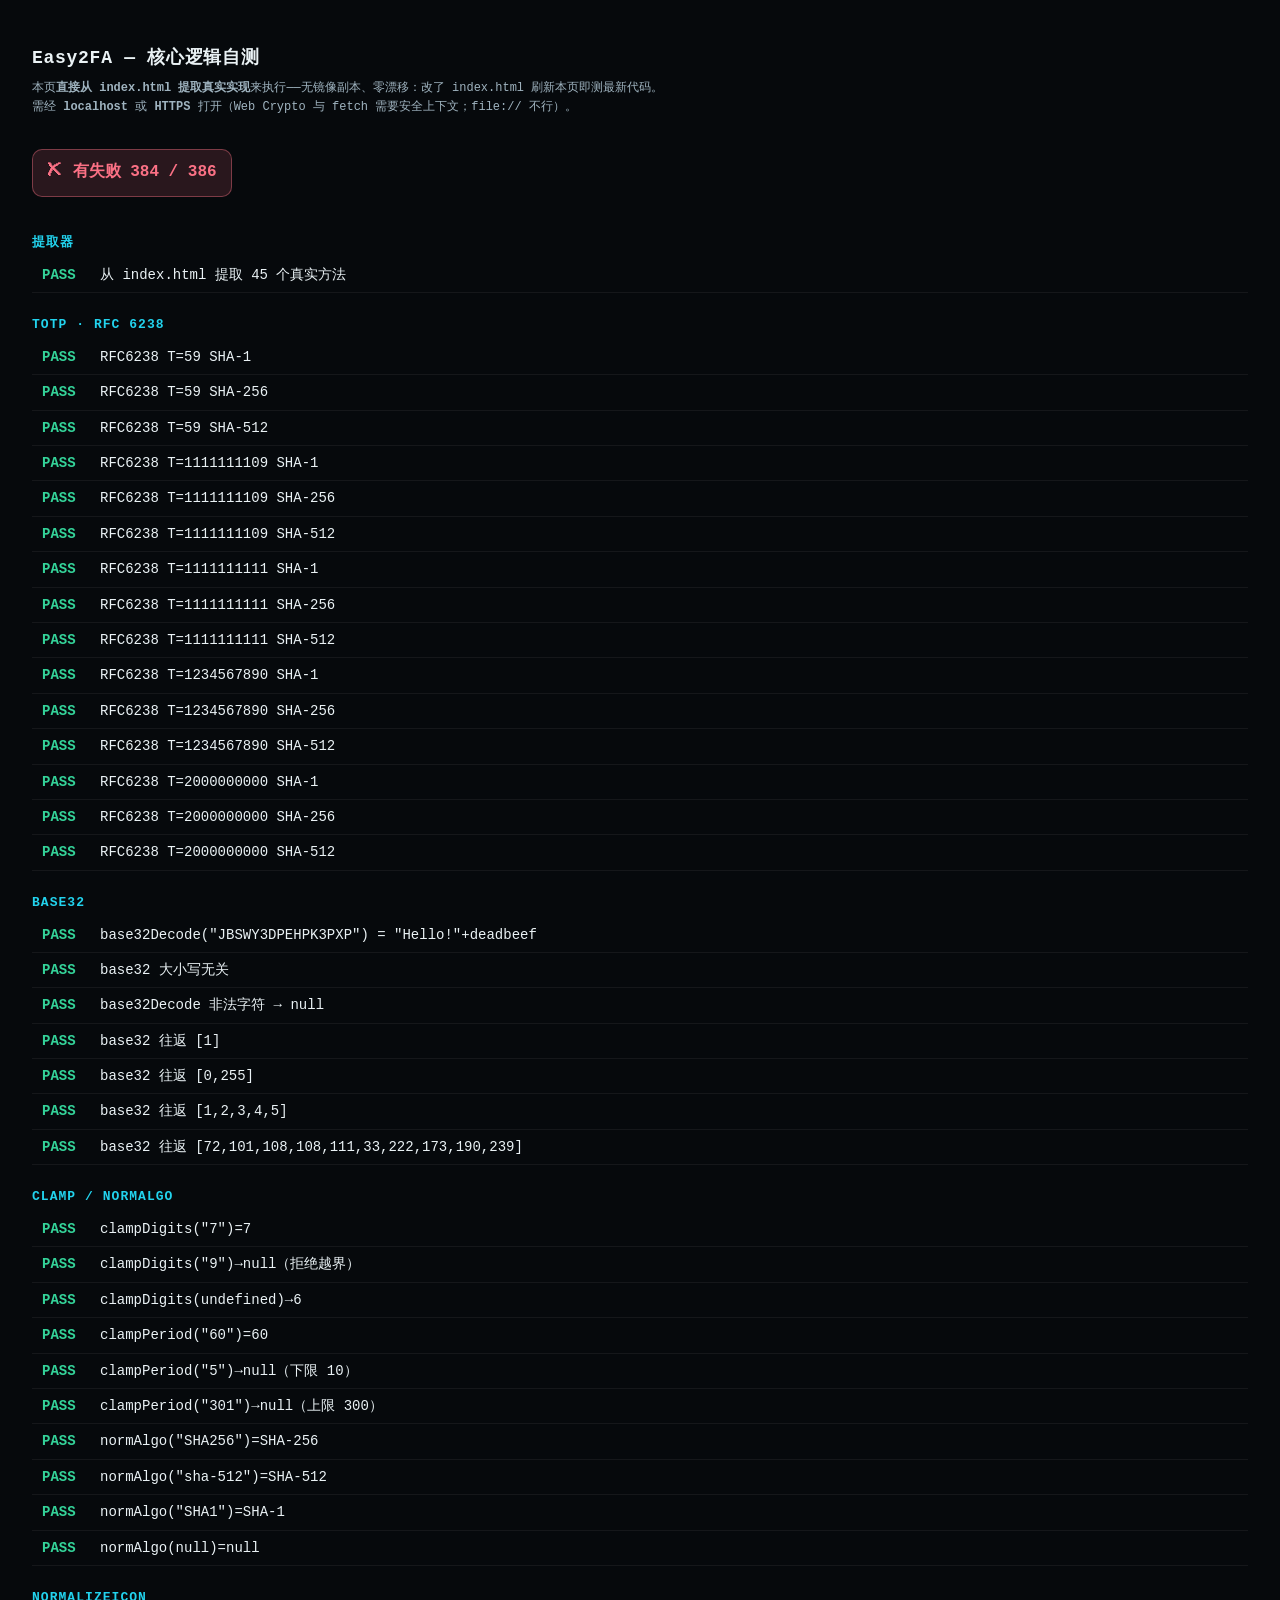
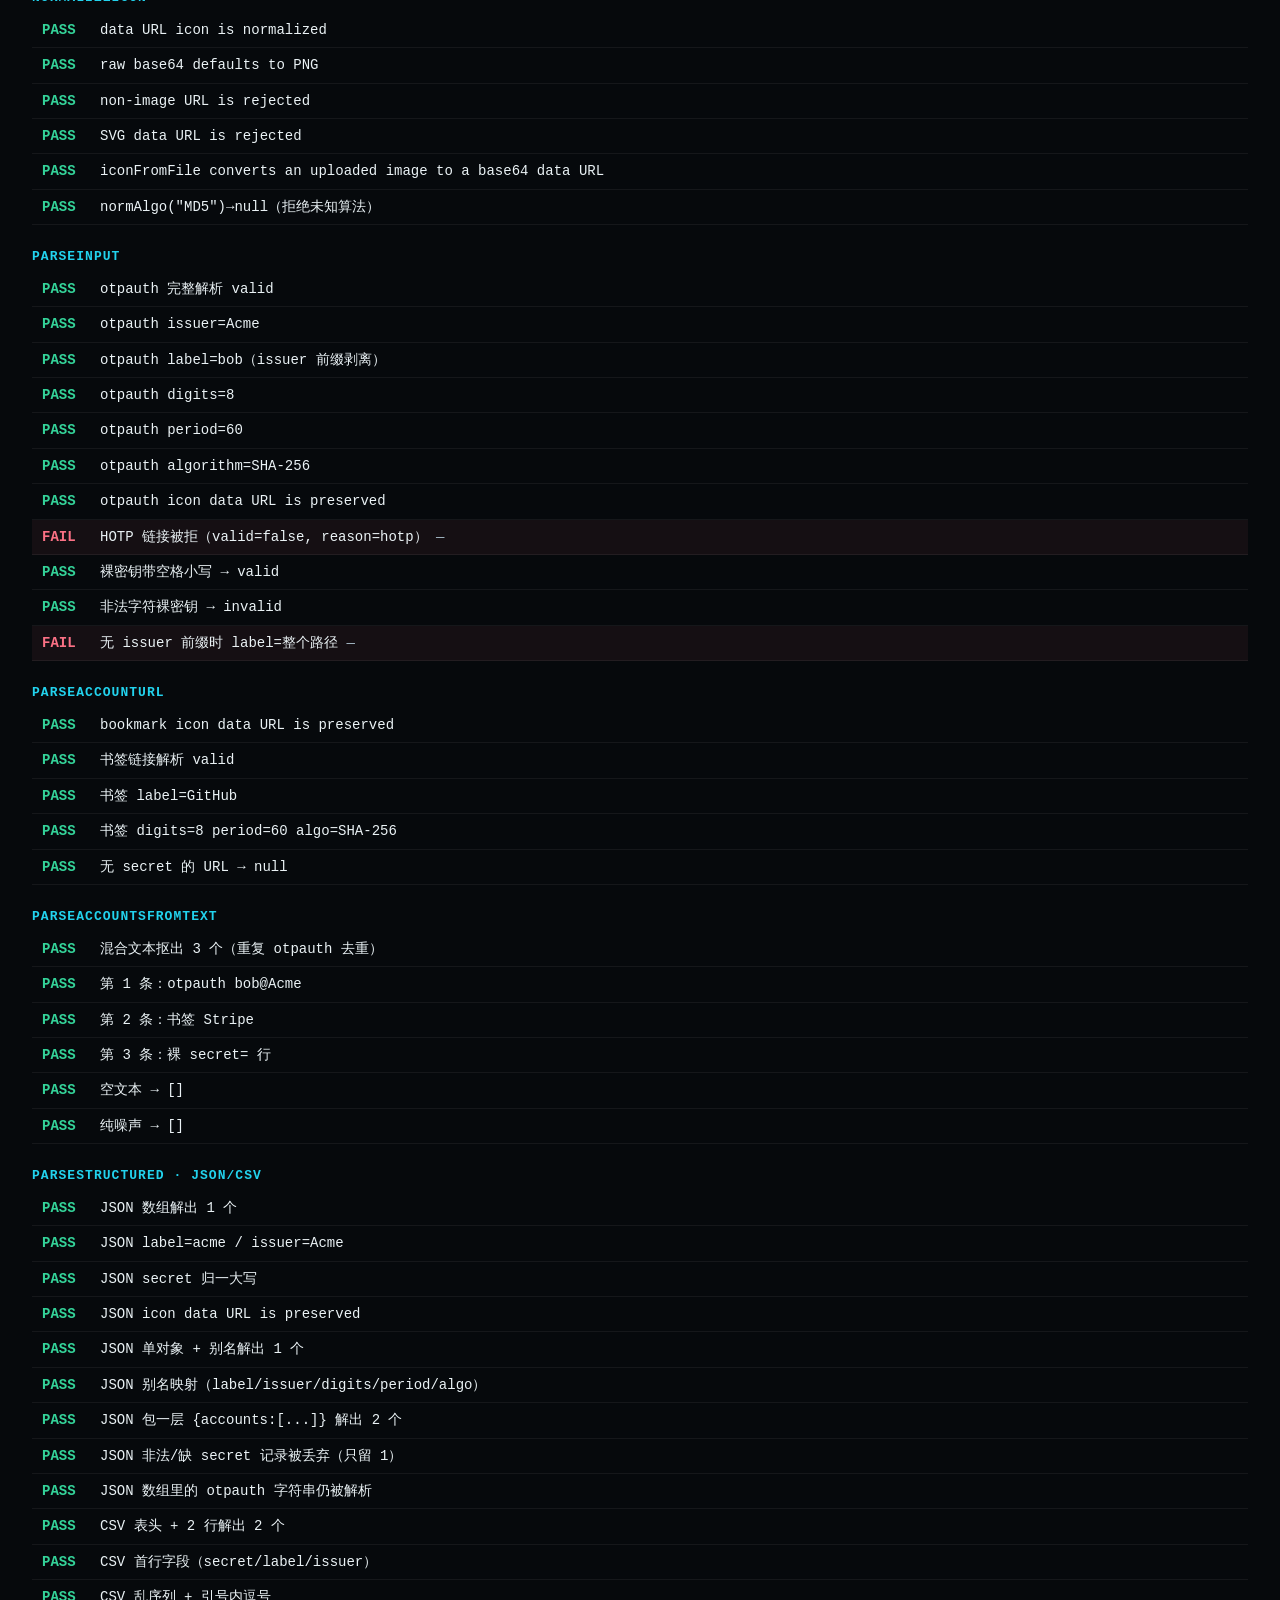
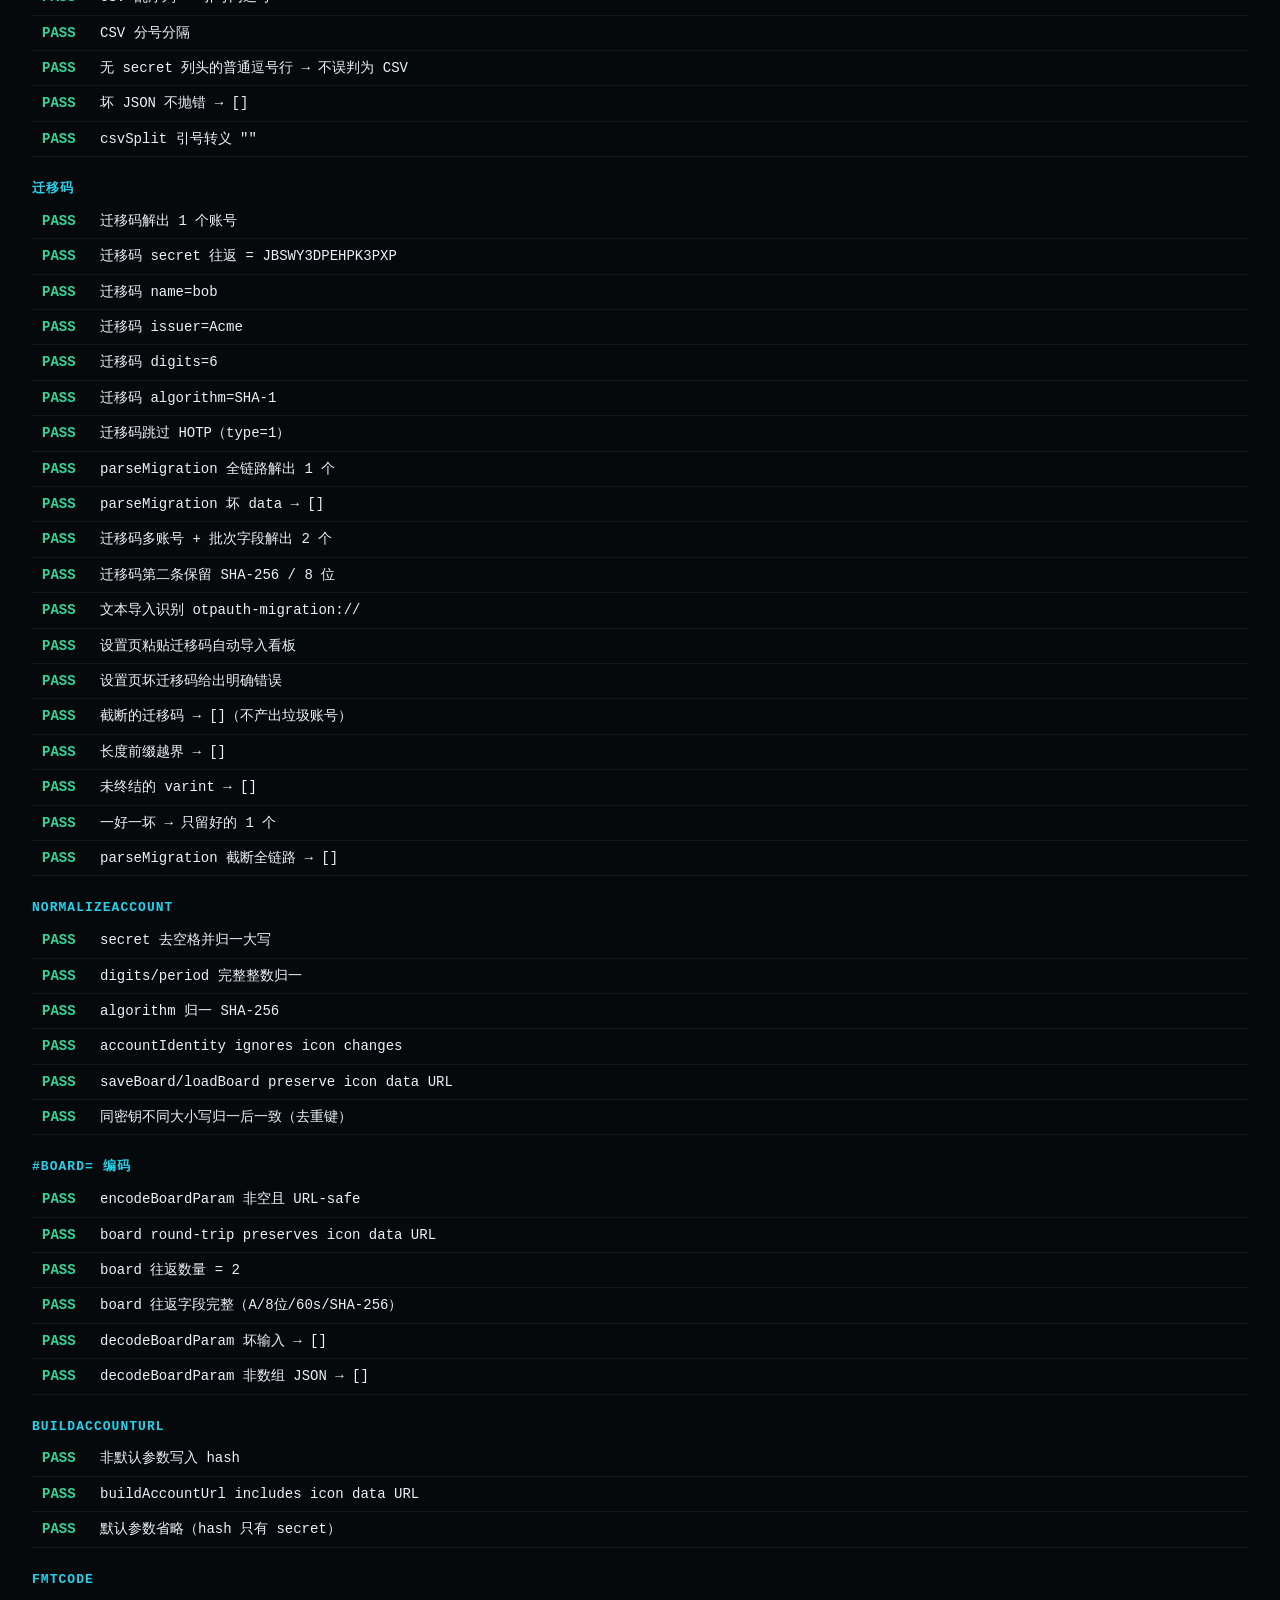
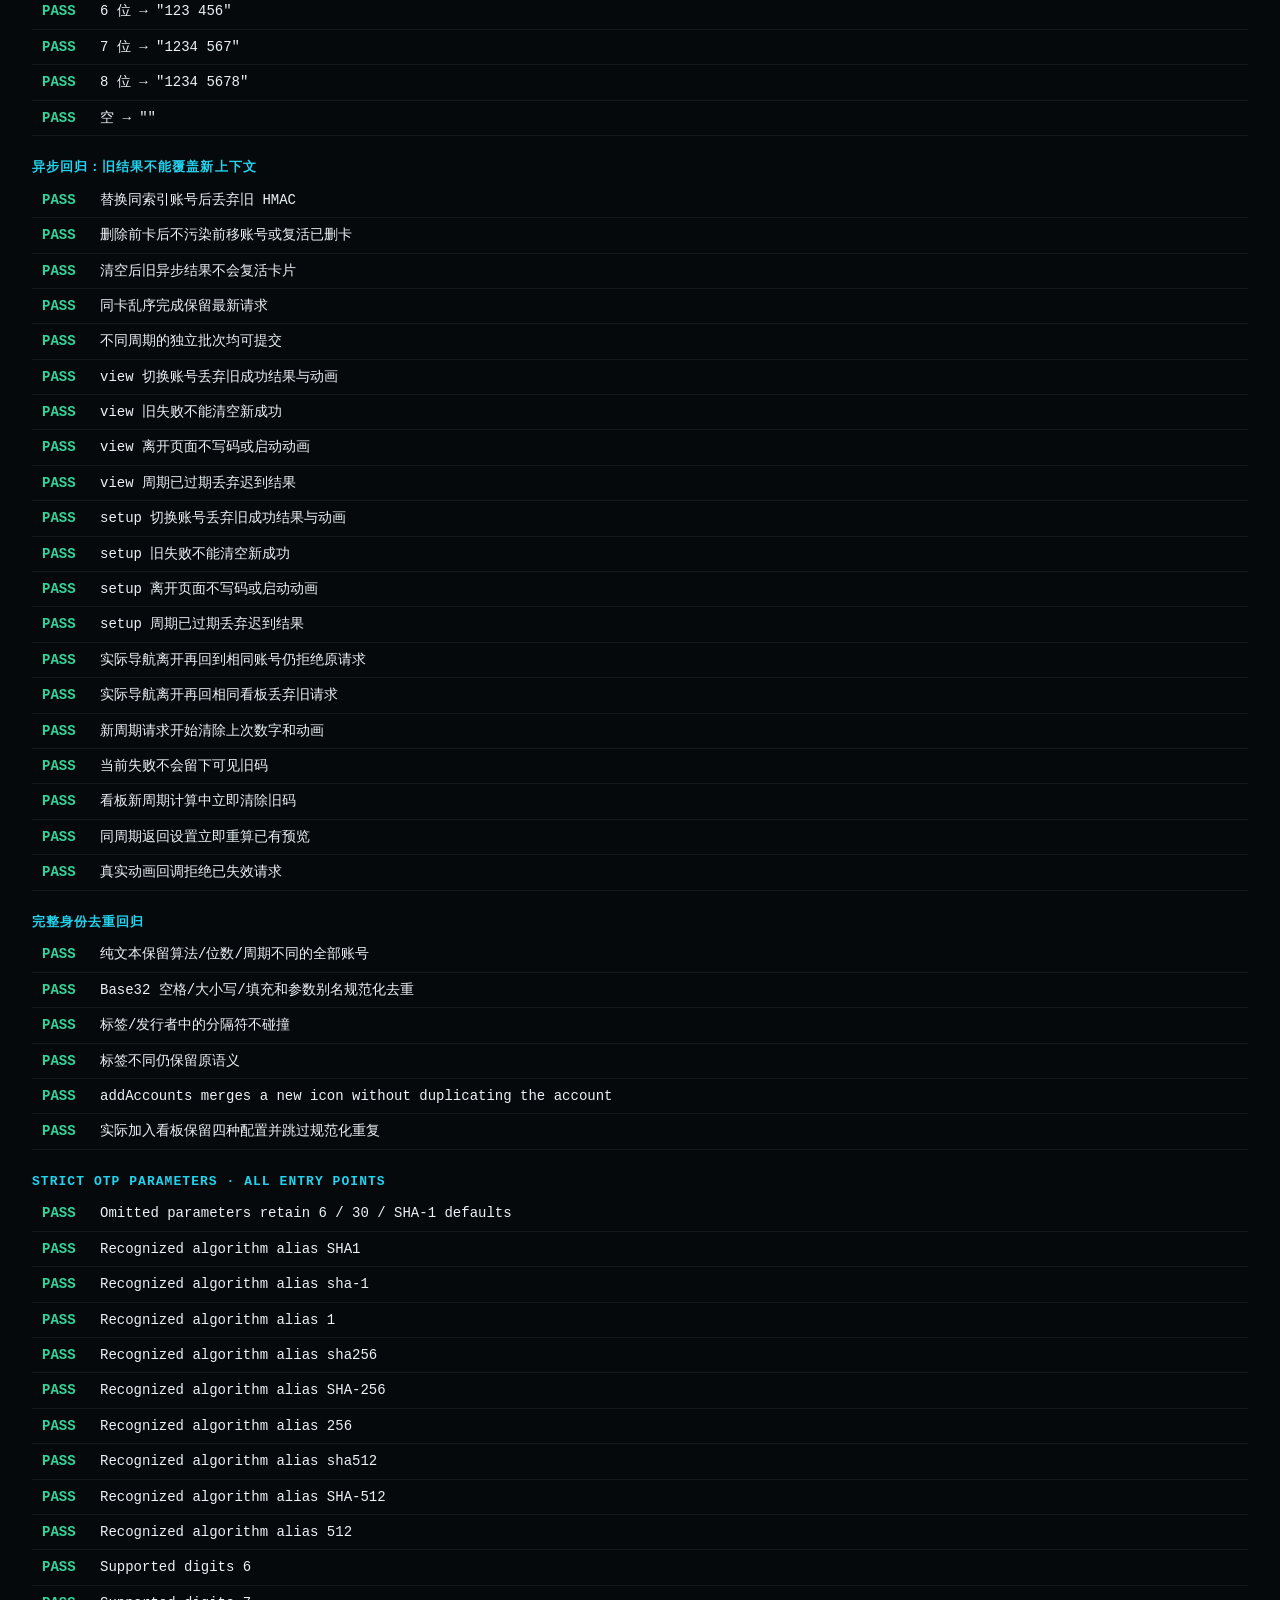
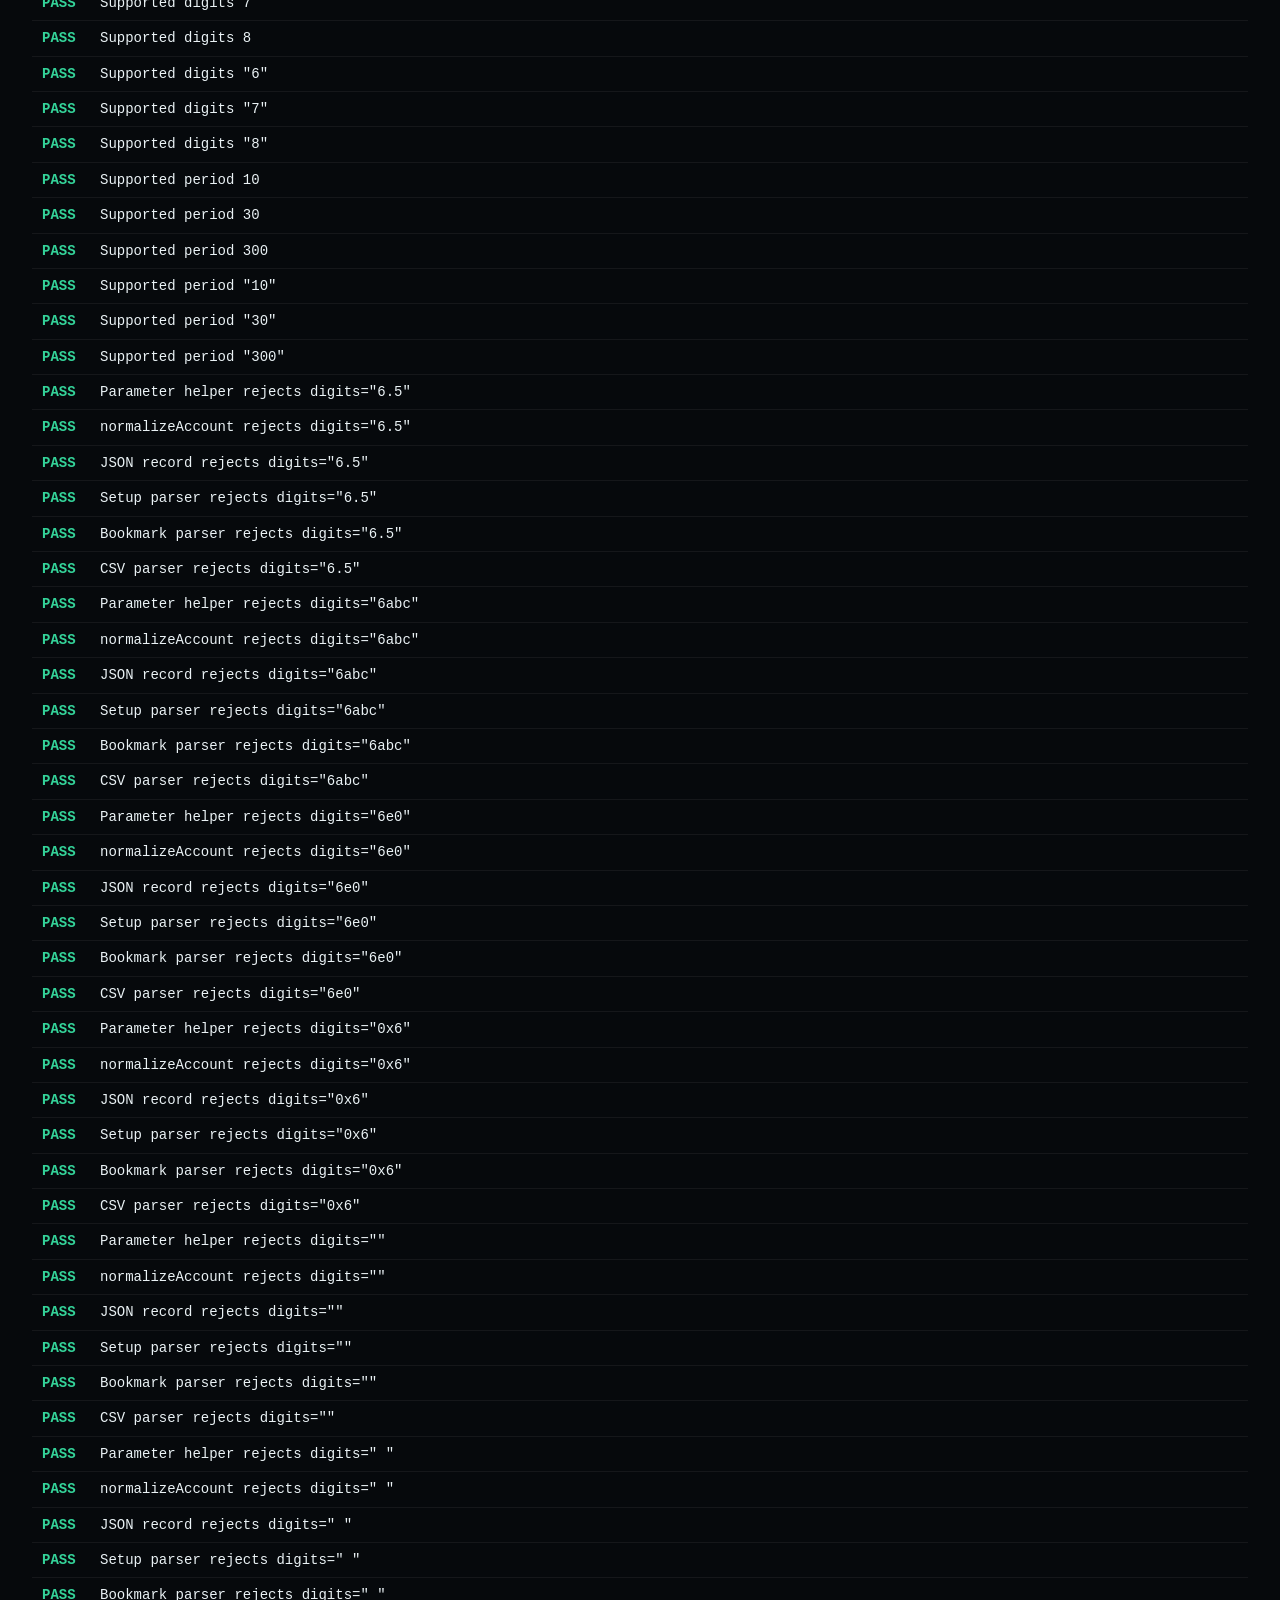
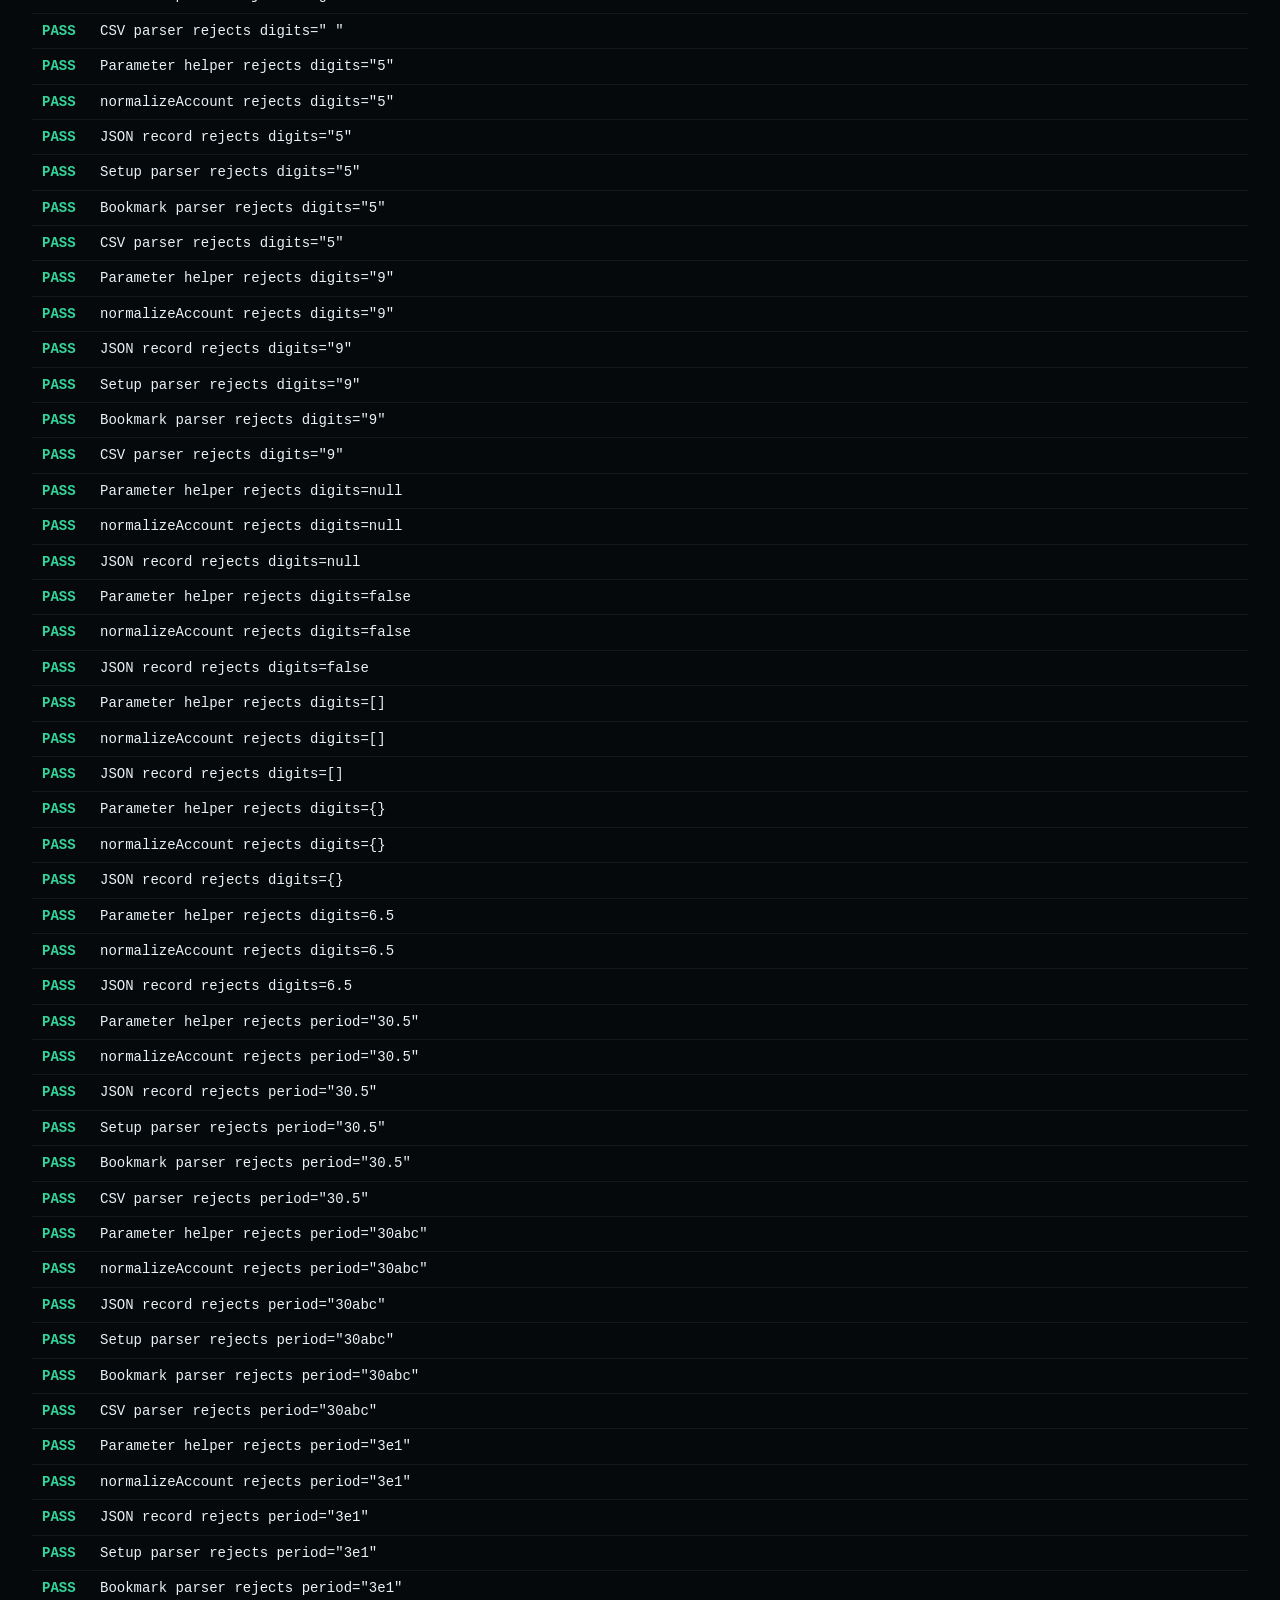
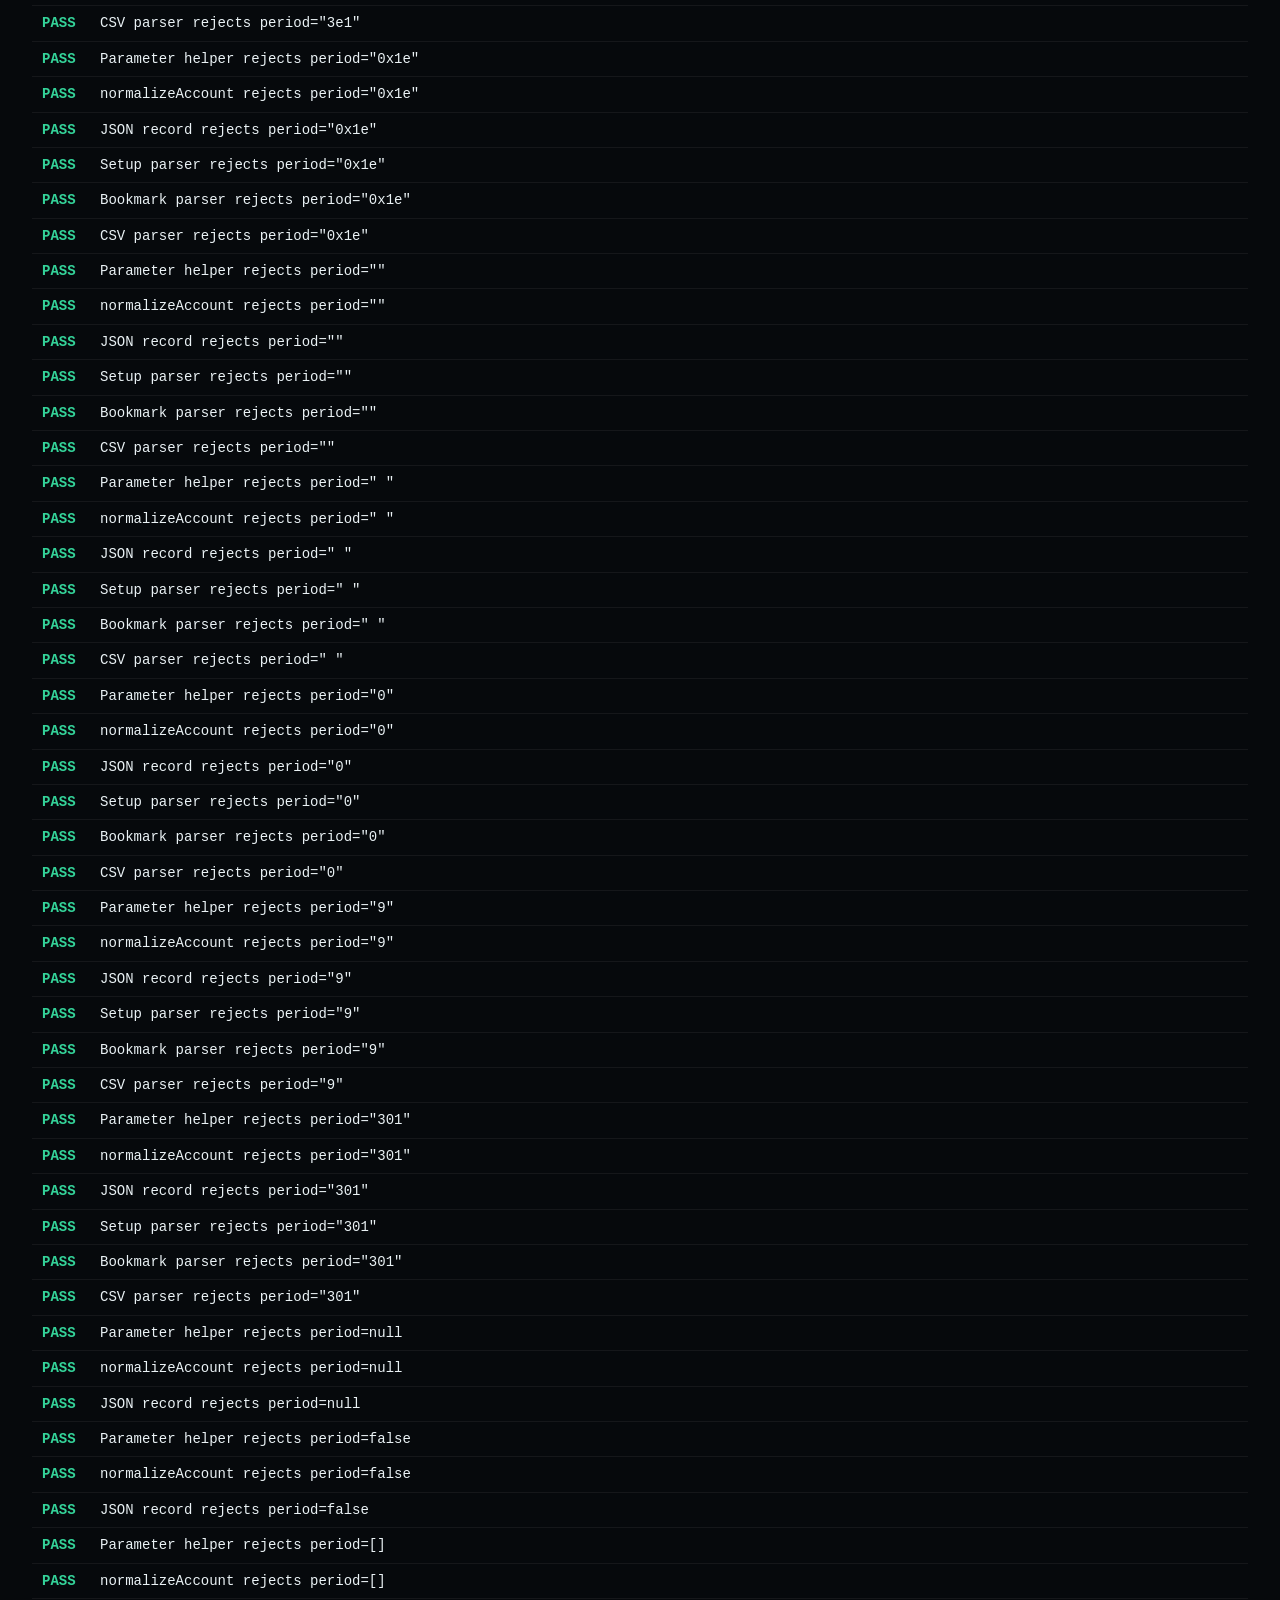
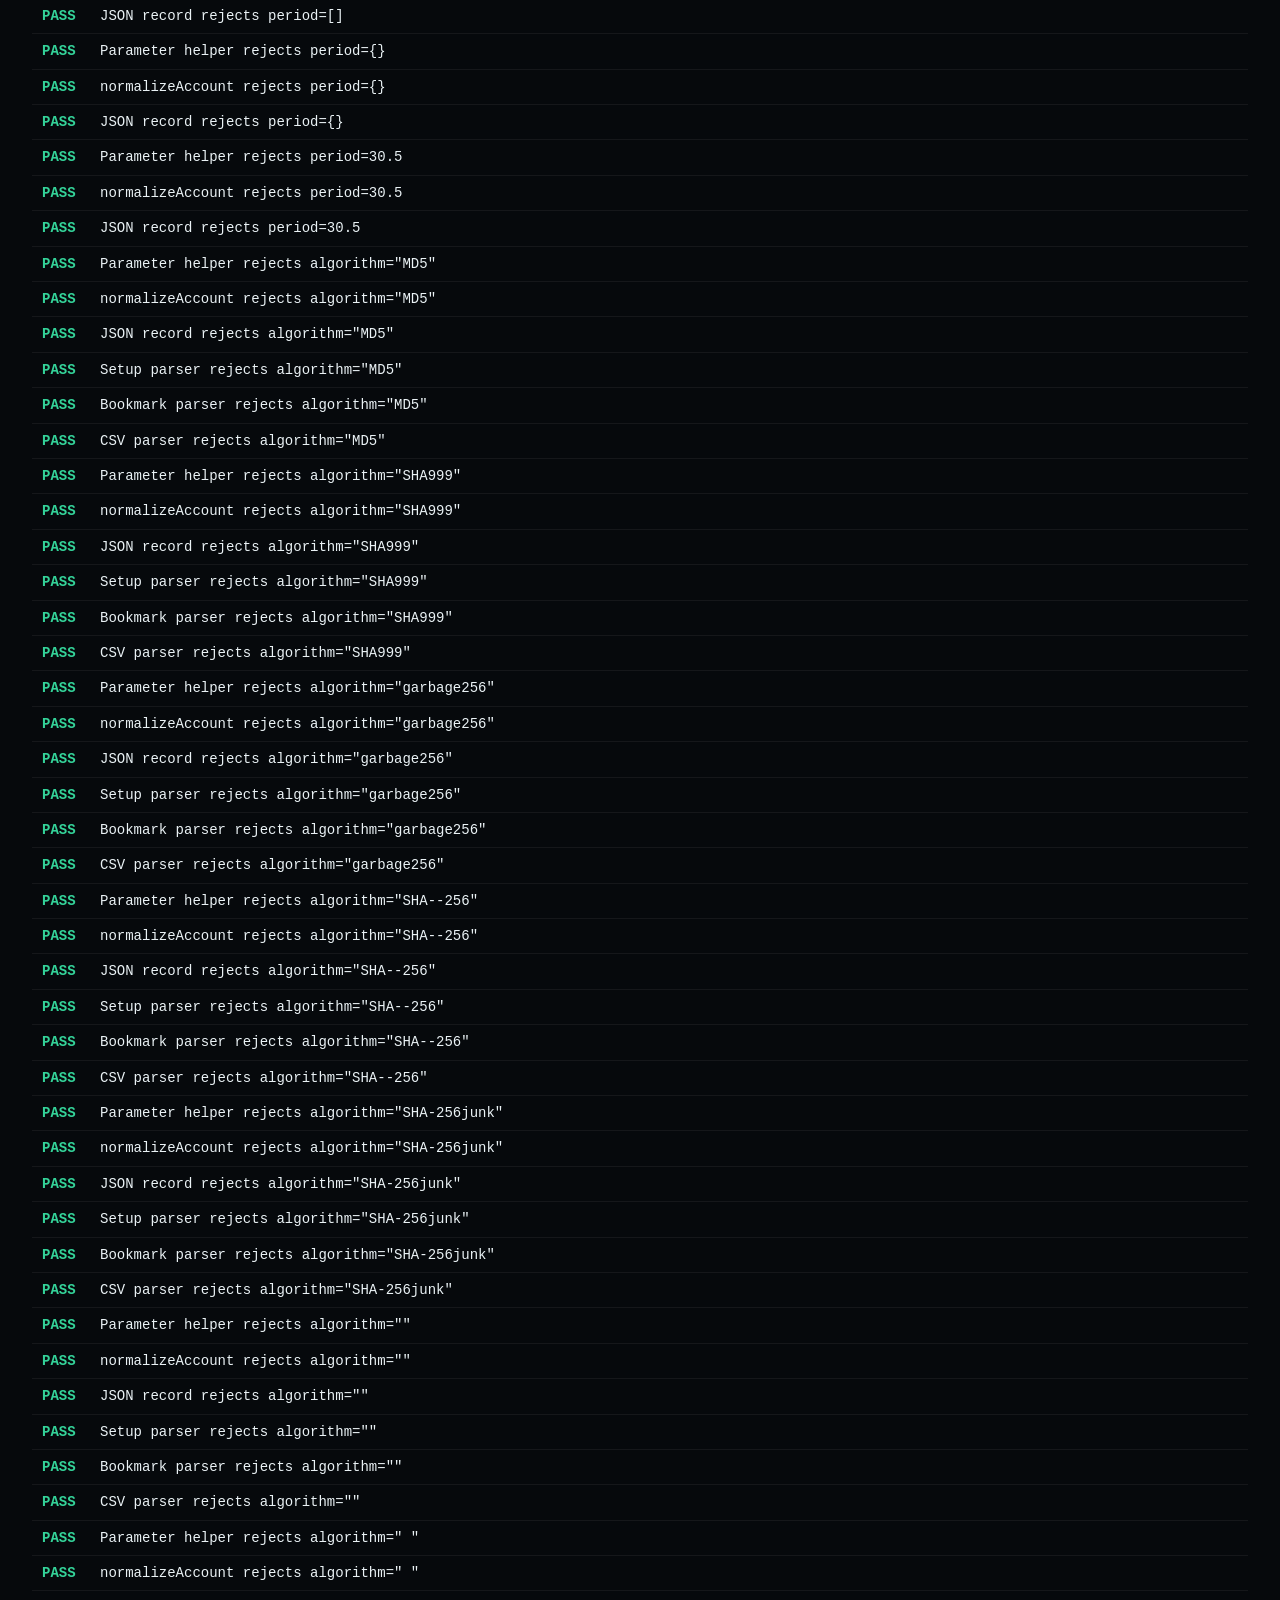
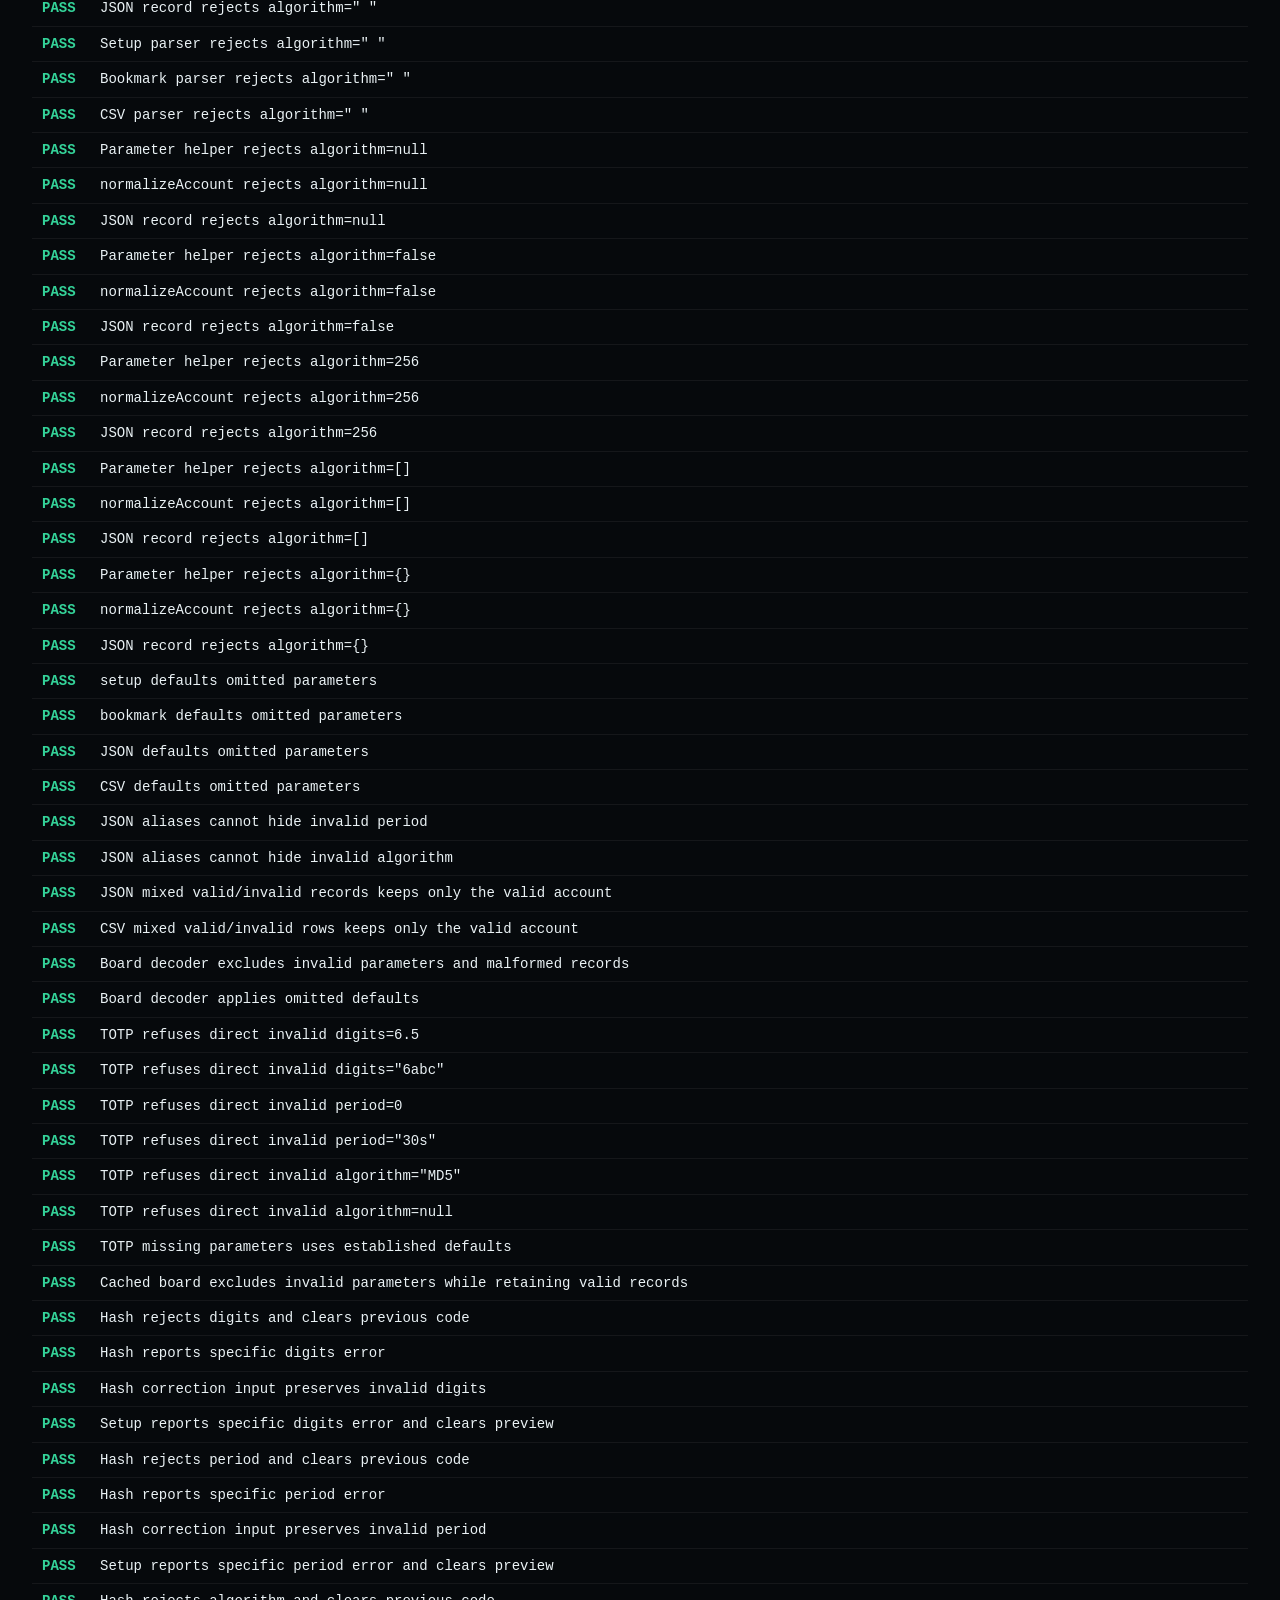
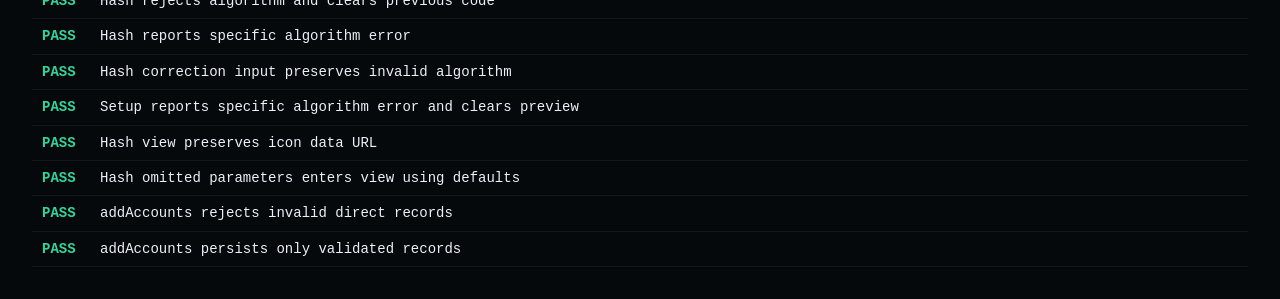
==== commit 3d06dc02: "feat:支持icon" ====
--- a/tests.html
+++ b/tests.html
@@ -40,7 +40,7 @@
   'loadFromHash', 'commitParse', 'loadBoard', 'saveBoard',
   'parseInput', 'parseAccountUrl', 'parseAccountsFromText',
   'parseStructured', 'accountFromRecord', 'csvSplit',
-  'hashStr', 'pickColor', 'normalizeAccount', 'otpIdentity', 'accountIdentity',
+  'hashStr', 'pickColor', 'normalizeIcon', 'iconFromFile', 'normalizeAccount', 'otpIdentity', 'accountIdentity',
   'refresh', 'refreshPreview', 'computeBoardCodes', 'invalidateCodeWork', 'addAccounts', 'animateTo', 'goBoard', 'goSetup', 'boardTick', 'tick',
   'encodeBoardParam', 'decodeBoardParam', 'buildAccountUrl', 'fmtCode',
 ];
@@ -89,6 +89,7 @@
 
 async function run(){
   const app = await loadApp();
+  const ICON = '[data-uri]';
   group('提取器');
   check('从 index.html 提取 ' + METHODS.length + ' 个真实方法', true);
 
@@ -133,6 +134,15 @@
   check('normAlgo("sha-512")=SHA-512', app.normAlgo('sha-512') === 'SHA-512');
   check('normAlgo("SHA1")=SHA-1', app.normAlgo('SHA1') === 'SHA-1');
   check('normAlgo(null)=null', app.normAlgo(null) === null);
+
+  group('normalizeIcon');
+  check('data URL icon is normalized', app.normalizeIcon(' [data-uri] RA== ') === ICON);
+  check('raw base64 defaults to PNG', app.normalizeIcon('QUJDRA==') === ICON);
+  check('non-image URL is rejected', app.normalizeIcon('https://example.test/icon.png') === '');
+  check('SVG data URL is rejected', app.normalizeIcon('[data-uri]') === '');
+  const tinyPng = Uint8Array.from(atob('iVBORw0KGgoAAAANSUhEUgAAAAIAAAACCAYAAABytg0kAAAAFUlEQVR4nGP4z8DwHwQYQDTDf4b/AFu2CfdamG53AAAAAElFTkSuQmCC'), (c) => c.charCodeAt(0));
+  const generatedIcon = await app.iconFromFile(new File([tinyPng], 'icon.png', { type: 'image/png' }));
+  check('iconFromFile converts an uploaded image to a base64 data URL', /^data:image\/(?:webp|png);base64,/.test(generatedIcon) && generatedIcon.length < 131072);
   check('normAlgo("MD5")→null（拒绝未知算法）', app.normAlgo('MD5') === null);
 
   // ---- parseInput（setup 输入解析）----
@@ -144,6 +154,8 @@
   check('otpauth digits=8', pi && pi.digits === 8);
   check('otpauth period=60', pi && pi.period === 60);
   check('otpauth algorithm=SHA-256', pi && pi.algorithm === 'SHA-256');
+  const piIcon = app.parseInput('otpauth://totp/Acme:bob?secret=JBSWY3DPEHPK3PXP&icon=' + encodeURIComponent(ICON));
+  check('otpauth icon data URL is preserved', piIcon && piIcon.icon === ICON);
   const ph = app.parseInput('otpauth://hotp/x?secret=JBSWY3DPEHPK3PXP');
   check('HOTP 链接被拒（valid=false, reason=hotp）', ph && !ph.valid && ph.reason === 'hotp');
   check('裸密钥带空格小写 → valid', (app.parseInput('jbsw y3dp ehpk 3pxp') || {}).valid === true);
@@ -154,6 +166,8 @@
   // ---- parseAccountUrl（书签链接）----
   group('parseAccountUrl');
   const pa = app.parseAccountUrl('https://x.example/2fa/#secret=JBSWY3DPEHPK3PXP&label=GitHub&digits=8&period=60&algorithm=256');
+  const paIcon = app.parseAccountUrl('https://x.example/2fa/#secret=JBSWY3DPEHPK3PXP&label=GitHub&icon=' + encodeURIComponent(ICON));
+  check('bookmark icon data URL is preserved', paIcon && paIcon.icon === ICON);
   check('书签链接解析 valid', pa && pa.valid);
   check('书签 label=GitHub', pa && pa.label === 'GitHub');
   check('书签 digits=8 period=60 algo=SHA-256', pa && pa.digits === 8 && pa.period === 60 && pa.algorithm === 'SHA-256');
@@ -186,6 +200,8 @@
   check('JSON secret 归一大写', jArr[0] && jArr[0].secret === 'JBSWY3DPEHPK3PXP');
   // JSON：单对象 + 字段别名（name→label, service→issuer, timer→period, algo）
   const jObj = app.parseAccountsFromText('{"secret":"gezdgnbvgy3tqojq","name":"bob","service":"GitHub","digits":8,"timer":60,"algo":"SHA256"}');
+  const jIcon = app.parseAccountsFromText(JSON.stringify({ secret: 'JBSWY3DPEHPK3PXP', label: 'icon', icon: ICON }));
+  check('JSON icon data URL is preserved', jIcon.length === 1 && jIcon[0].icon === ICON);
   check('JSON 单对象 + 别名解出 1 个', jObj.length === 1, 'got ' + jObj.length);
   check('JSON 别名映射（label/issuer/digits/period/algo）',
     jObj[0] && jObj[0].label === 'bob' && jObj[0].issuer === 'GitHub' && jObj[0].digits === 8 && jObj[0].period === 60 && jObj[0].algorithm === 'SHA-256');
@@ -279,17 +295,28 @@
   check('algorithm 归一 SHA-256', na.algorithm === 'SHA-256');
   const n1 = app.normalizeAccount({ secret: 'jbswy3dpehpk3pxp' });
   const n2 = app.normalizeAccount({ secret: 'JBSWY3DPEHPK3PXP' });
+  check('accountIdentity ignores icon changes', app.accountIdentity({ ...n1, icon: ICON }) === app.accountIdentity({ ...n1, icon: '' }));
+  const oldIconBoard = localStorage.getItem('easy2fa.board');
+  try {
+    app.saveBoard([{ ...n1, icon: ICON }]);
+    const cachedIcon = app.loadBoard();
+    check('saveBoard/loadBoard preserve icon data URL', cachedIcon.length === 1 && cachedIcon[0].icon === ICON);
+  } finally {
+    if (oldIconBoard === null) localStorage.removeItem('easy2fa.board');
+    else localStorage.setItem('easy2fa.board', oldIconBoard);
+  }
   check('同密钥不同大小写归一后一致（去重键）', n1.secret === n2.secret);
 
   // ---- 看板链接编码往返 ----
   group('#board= 编码');
   app.state = { accounts: [
-    app.normalizeAccount({ secret: 'JBSWY3DPEHPK3PXP', label: 'A', issuer: 'Acme', digits: 8, period: 60, algorithm: 'SHA-256' }),
+    app.normalizeAccount({ secret: 'JBSWY3DPEHPK3PXP', label: 'A', issuer: 'Acme', icon: ICON, digits: 8, period: 60, algorithm: 'SHA-256' }),
     app.normalizeAccount({ secret: 'GEZDGNBVGY3TQOJQ', label: 'B' }),
   ] };
   const bp = app.encodeBoardParam();
   check('encodeBoardParam 非空且 URL-safe', !!bp && !/[+/=]/.test(bp));
   const back = app.decodeBoardParam(bp);
+  check('board round-trip preserves icon data URL', back[0] && back[0].icon === ICON);
   check('board 往返数量 = 2', back.length === 2, 'got ' + back.length);
   check('board 往返字段完整（A/8位/60s/SHA-256）',
     back[0] && back[0].secret === 'JBSWY3DPEHPK3PXP' && back[0].label === 'A' && back[0].issuer === 'Acme'
@@ -302,6 +329,8 @@
   const u1 = new URLSearchParams(app.buildAccountUrl({ secret: 'JBSWY3DPEHPK3PXP', label: 'GitHub', issuer: 'Acme', digits: 8, period: 60, algorithm: 'SHA-256' }).split('#')[1]);
   check('非默认参数写入 hash', u1.get('secret') === 'JBSWY3DPEHPK3PXP' && u1.get('digits') === '8' && u1.get('period') === '60' && u1.get('algorithm') === '256');
   const u2 = new URLSearchParams(app.buildAccountUrl({ secret: 'JBSWY3DPEHPK3PXP', label: '', issuer: '', digits: 6, period: 30, algorithm: 'SHA-1' }).split('#')[1]);
+  const uIcon = new URLSearchParams(app.buildAccountUrl({ secret: 'JBSWY3DPEHPK3PXP', label: 'GitHub', issuer: 'Acme', icon: ICON, digits: 6, period: 30, algorithm: 'SHA-1' }).split('#')[1]);
+  check('buildAccountUrl includes icon data URL', uIcon.get('icon') === ICON);
   check('默认参数省略（hash 只有 secret）', u2.get('secret') === 'JBSWY3DPEHPK3PXP' && !u2.has('digits') && !u2.has('period') && !u2.has('algorithm') && !u2.has('label'));
 
   // ---- 验证码分组显示 ----
@@ -319,7 +348,7 @@
     x.applyAccent = () => {};
     x.saveBoard = () => {};
     x.refreshBoardAll = () => {};
-    x.t = () => ({ imported: n => String(n), alreadyInBoard: 'duplicate', titleBoard: 'test', importCap: n => String(n) });
+    x.t = () => ({ imported: n => String(n), alreadyInBoard: 'duplicate', titleBoard: 'test', importCap: n => String(n), iconUpdated: l => String(l) });
     const queue = [];
     x.totp = () => new Promise((resolve, reject) => queue.push({resolve, reject}));
     x.queue = queue;
@@ -421,6 +450,11 @@
     check('标签/发行者中的分隔符不碰撞',app.accountIdentity({...acct,label:'a|b',issuer:'c'})!==app.accountIdentity({...acct,label:'a',issuer:'b|c'}));
     check('标签不同仍保留原语义',app.parseAccountsFromText(JSON.stringify([acct,{...acct,label:'other'}])).length===2);
     x=fixture(); x.state={accounts:[],boardLive:[]}; x.addAccounts(variants); x.addAccounts(aliases);
+    const ICON2 = '[data-uri]';
+    const xi=fixture(); xi.state={accounts:[],boardLive:[]};
+    xi.addAccounts([{ secret: 'JBSWY3DPEHPK3PXP', label: 'icon', icon: ICON }]);
+    xi.addAccounts([{ secret: 'JBSWY3DPEHPK3PXP', label: 'icon', icon: ICON2 }]);
+    check('addAccounts merges a new icon without duplicating the account', xi.state.accounts.length === 1 && xi.state.accounts[0].icon === ICON2);
     check('实际加入看板保留四种配置并跳过规范化重复',x.state.accounts.length===4);
   } finally { Date.now=originalNow; }
 
@@ -511,6 +545,10 @@
       history.replaceState(null, '', location.pathname + location.search + '#secret=' + secret);
       ui.state = { mode: 'setup' };
       ui.loadFromHash();
+      history.replaceState(null, '', location.pathname + location.search + '#secret=' + secret + '&icon=' + encodeURIComponent(ICON));
+      ui.state = { mode: 'setup' };
+      ui.loadFromHash();
+      check('Hash view preserves icon data URL', ui.state.icon === ICON);
       check('Hash omitted parameters enters view using defaults', ui.state.mode === 'view' && ui.state.digits === 6 && ui.state.period === 30 && ui.state.algorithm === 'SHA-1');
       ui.state = { mode: 'board', accounts: [], boardLive: [] };
       ui.addAccounts([{ secret, algorithm: 'MD5' }, { secret, digits: '6abc' }, { secret, period: 30.5 }, null, { secret, label: 'valid' }]);
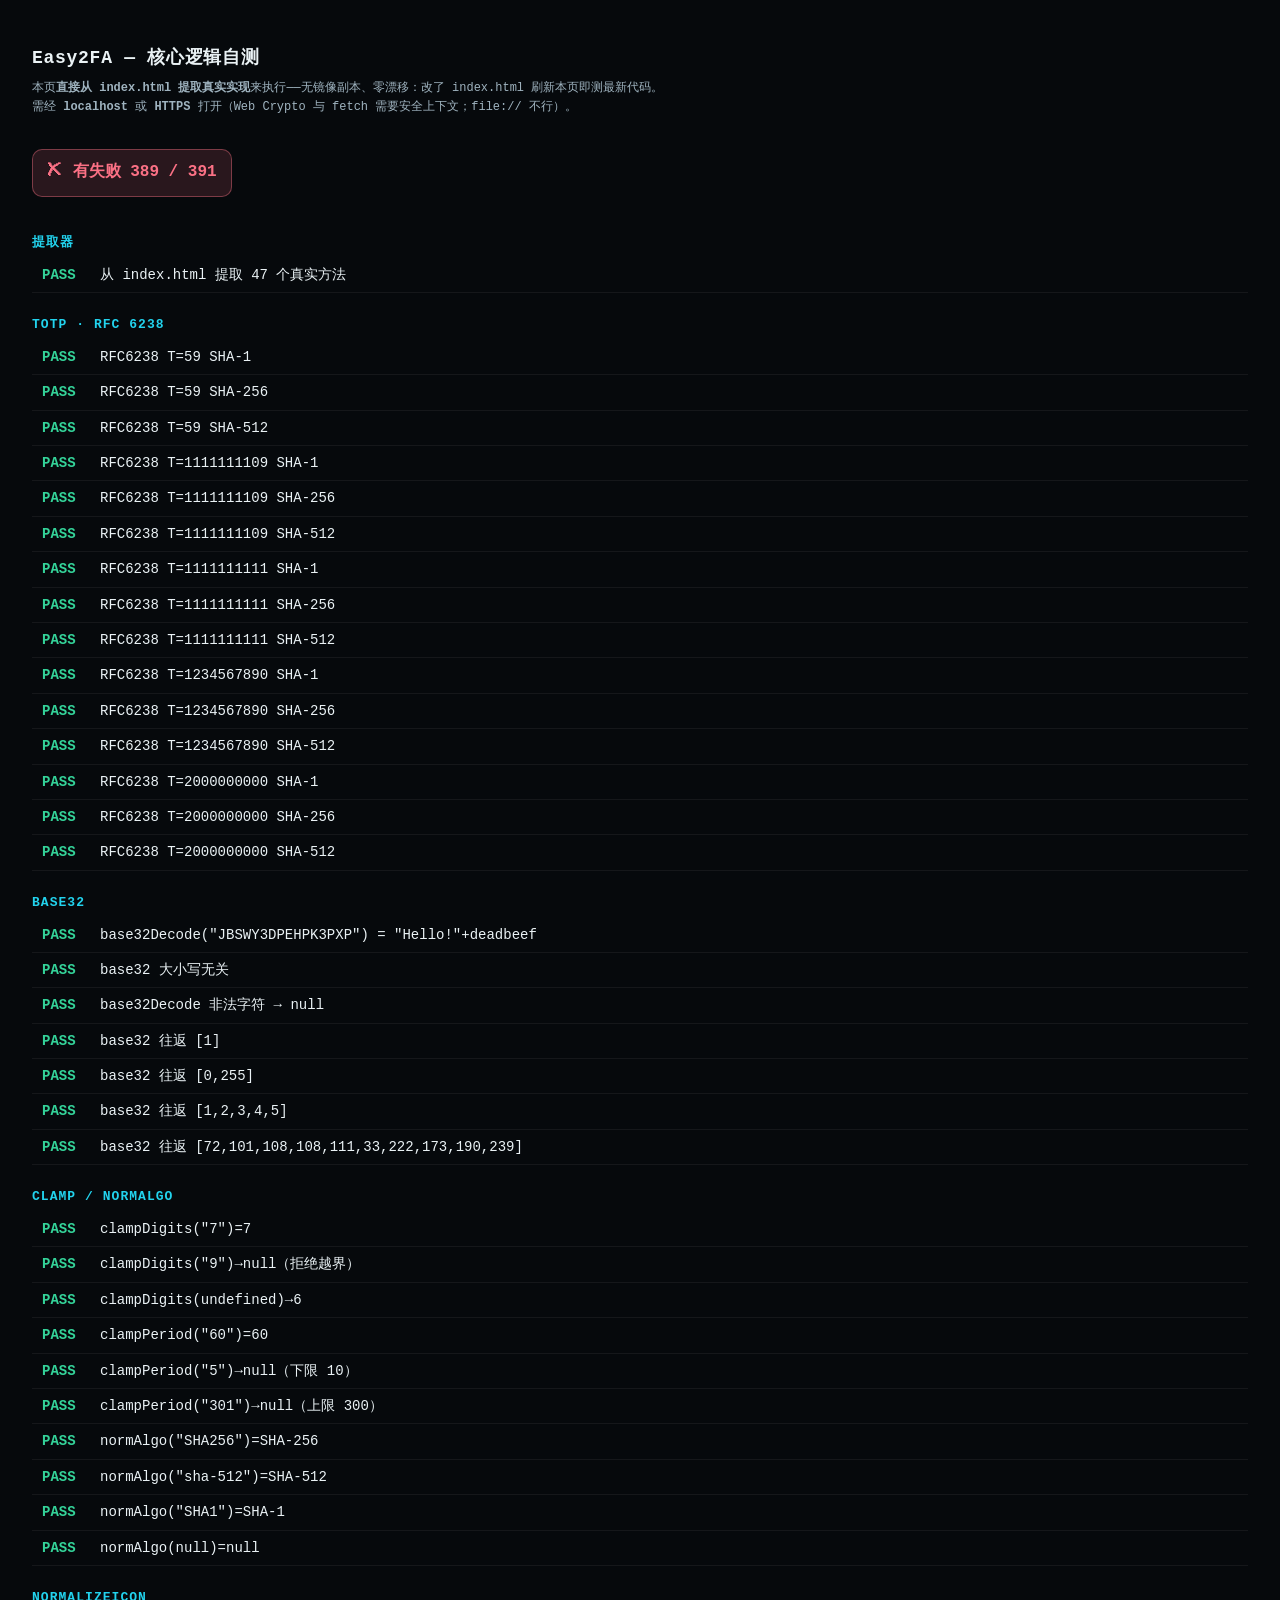
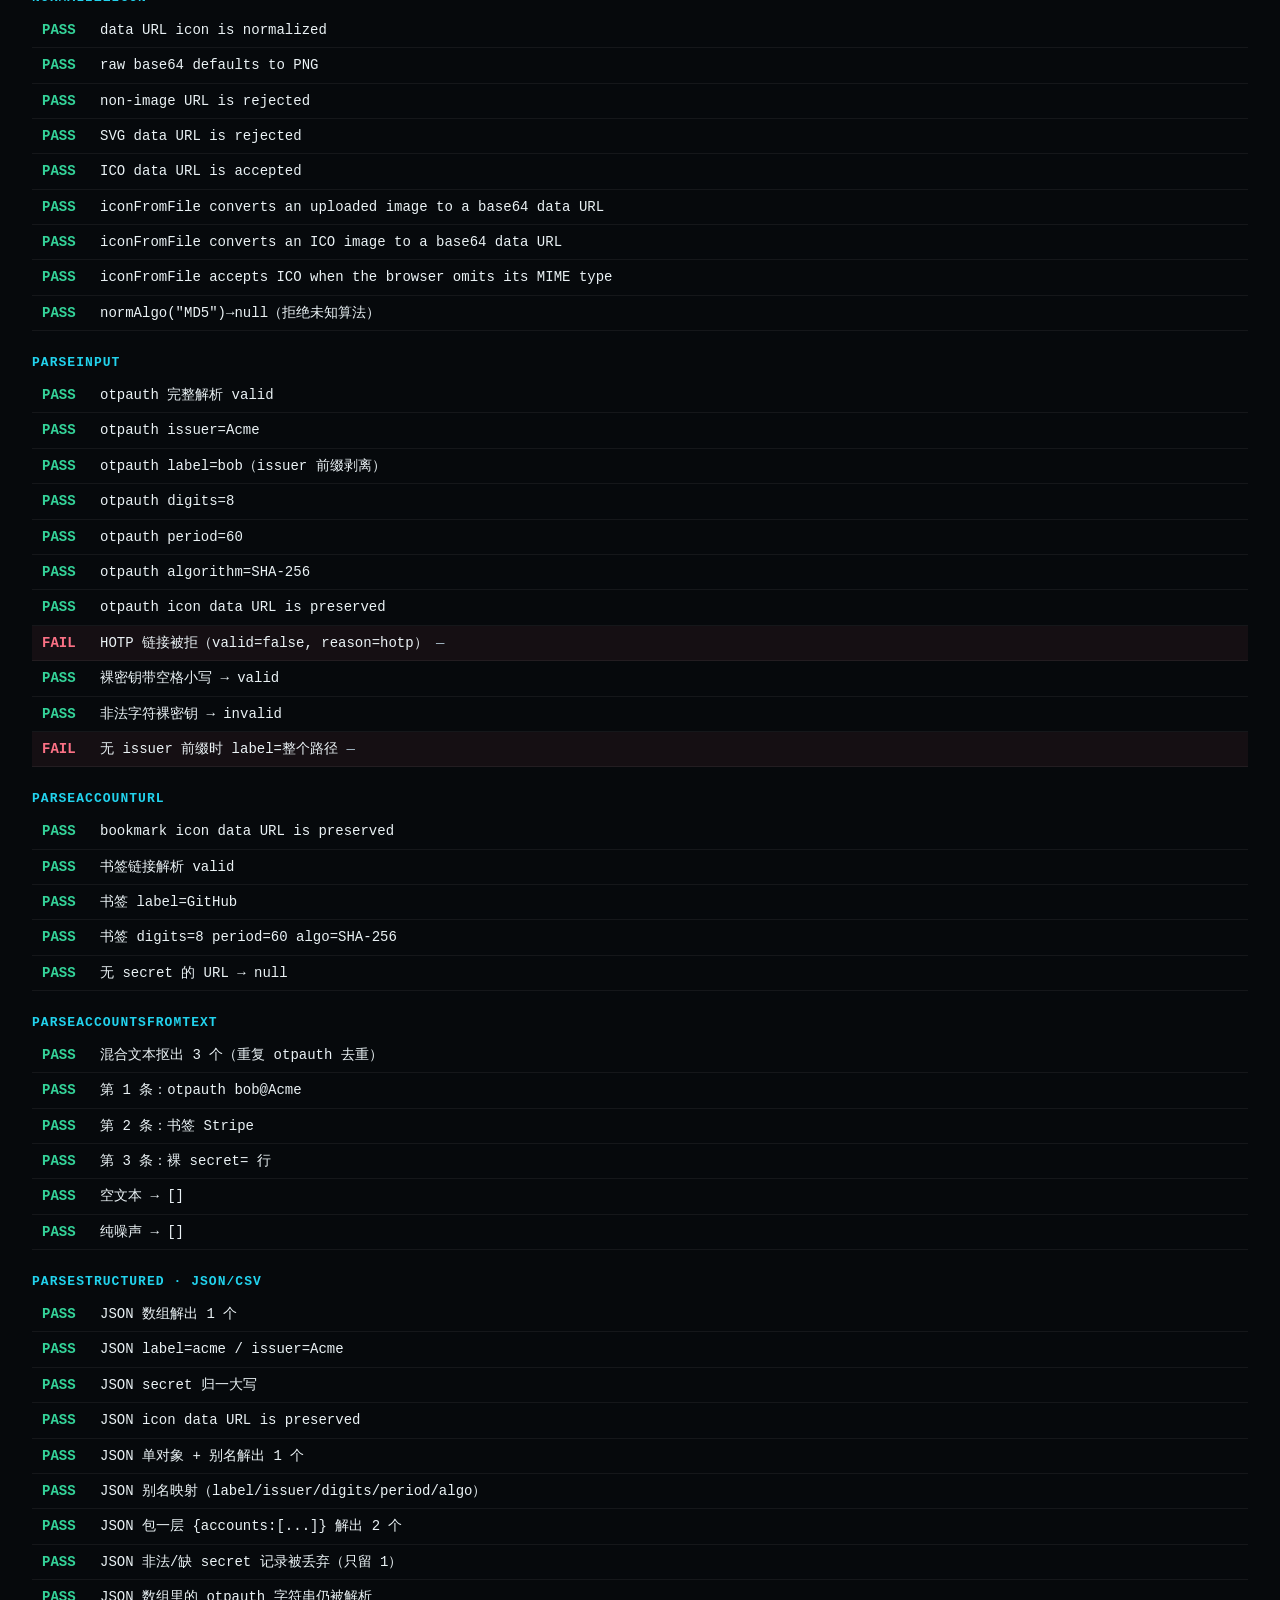
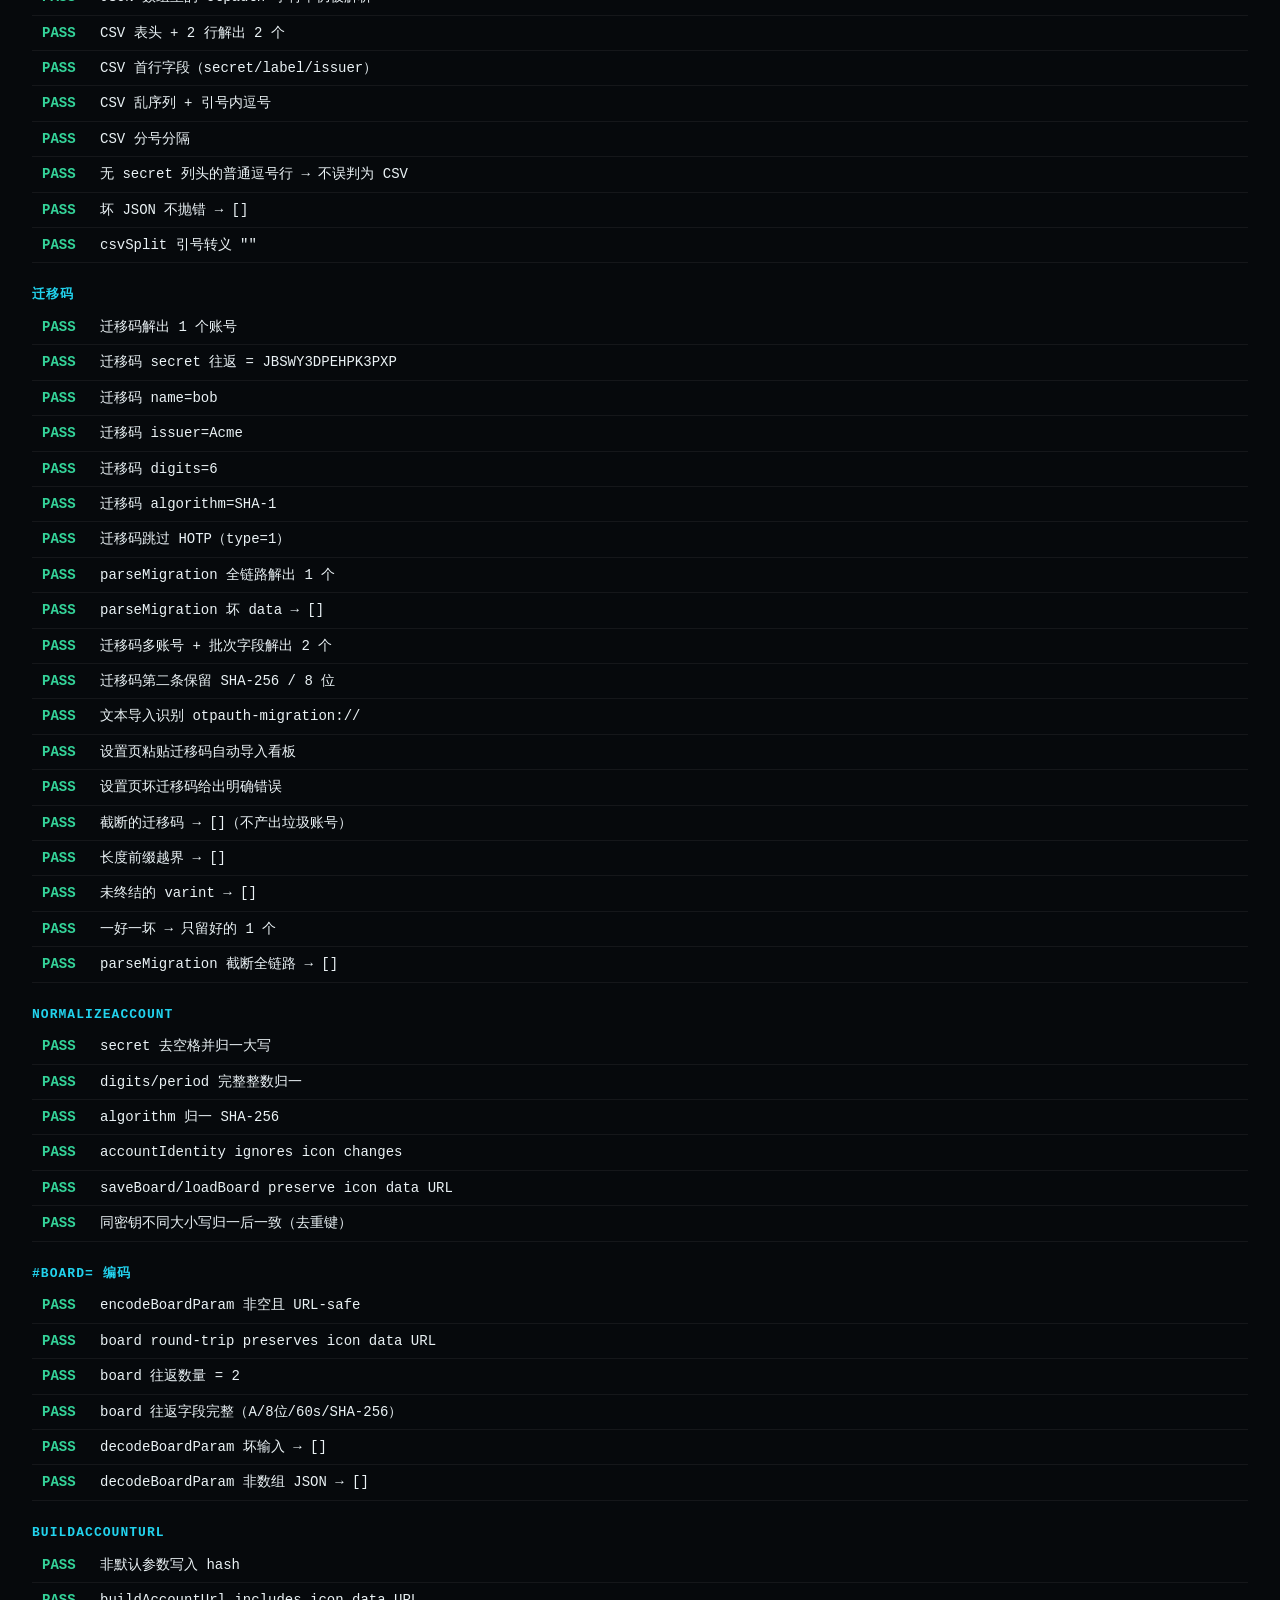
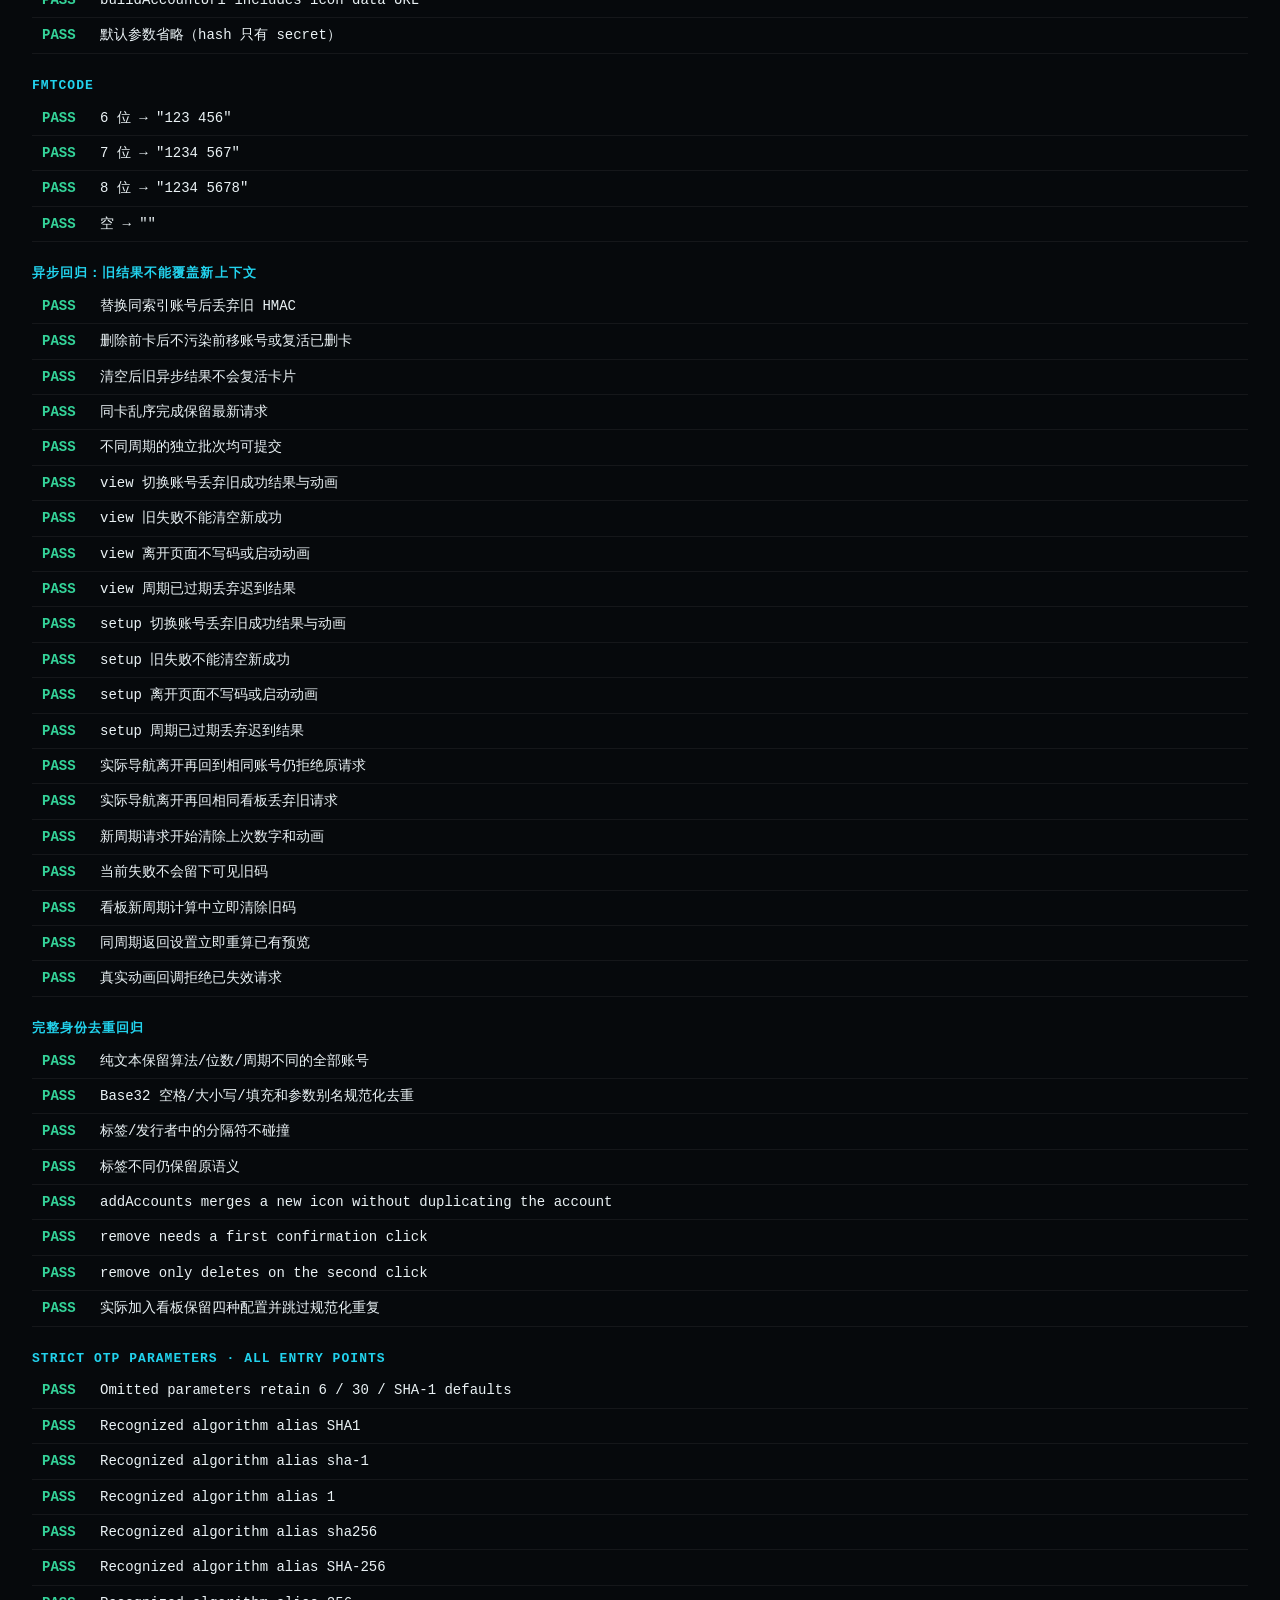
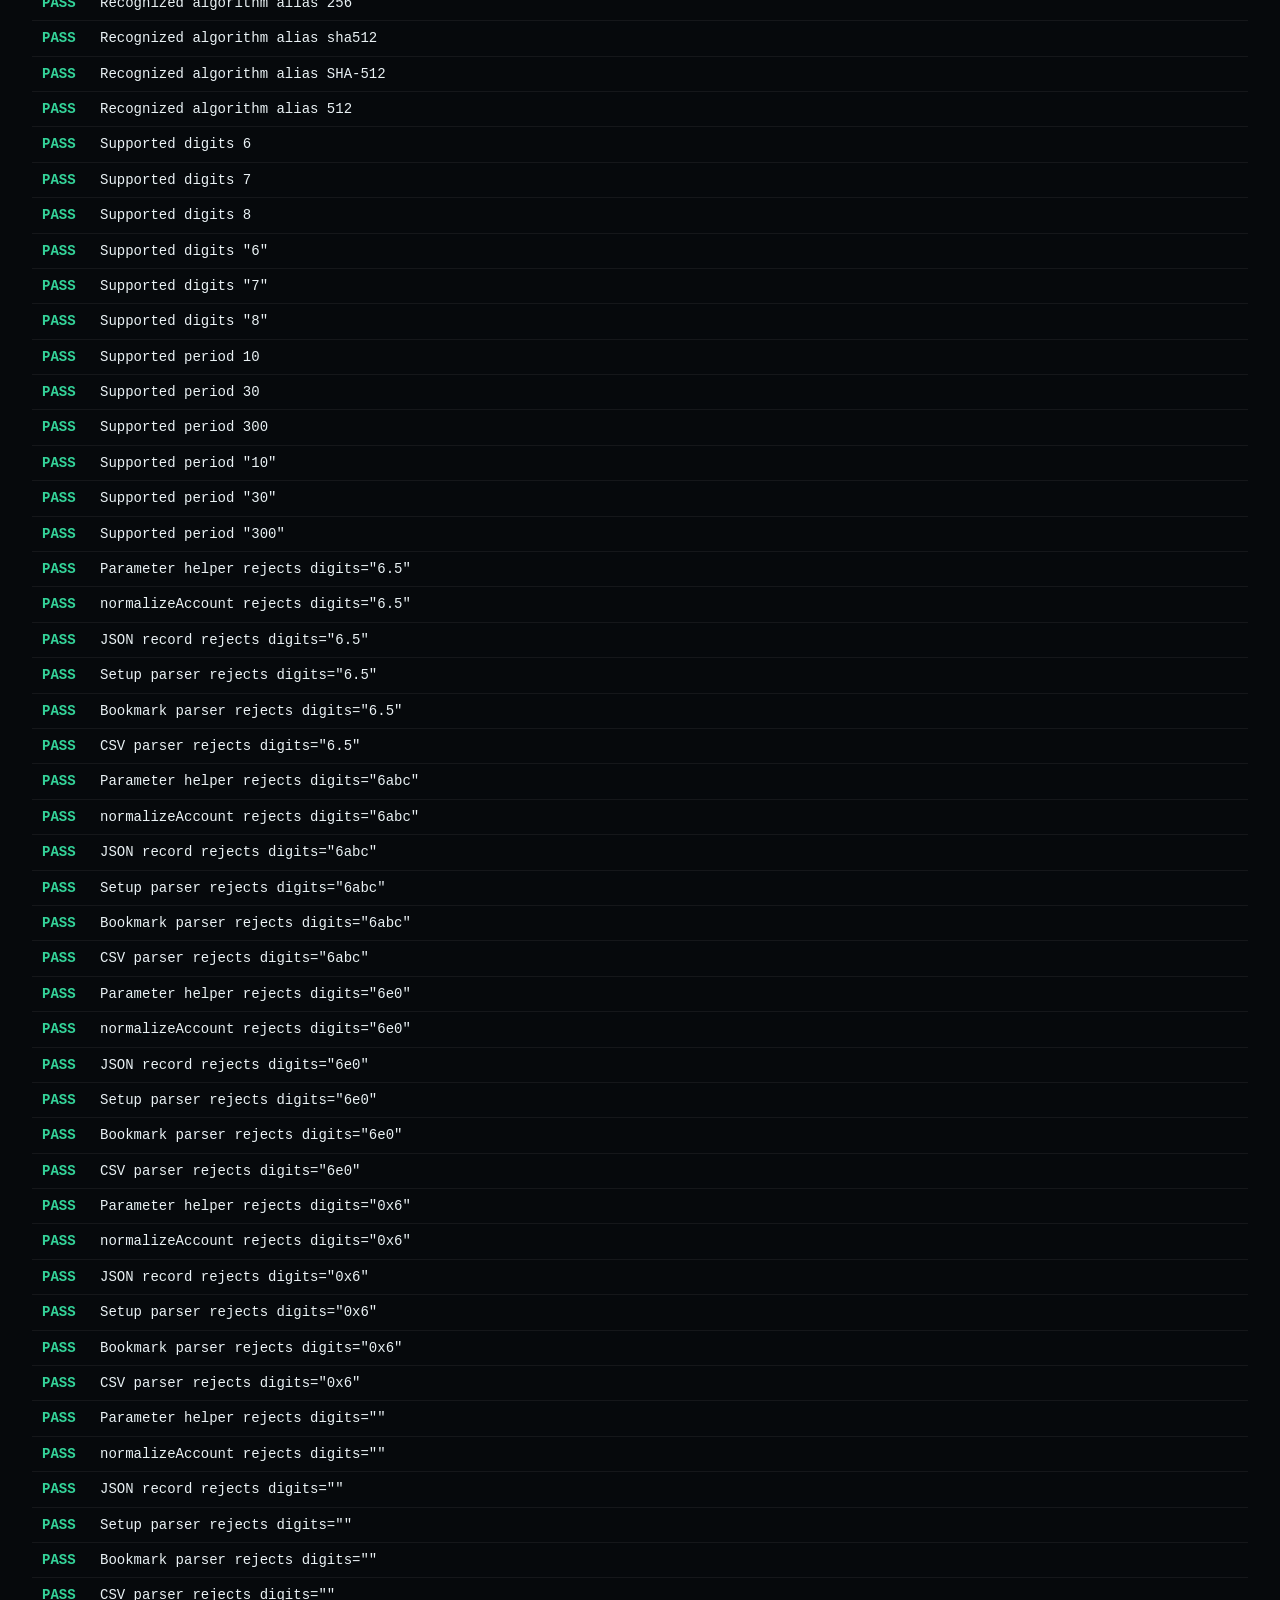
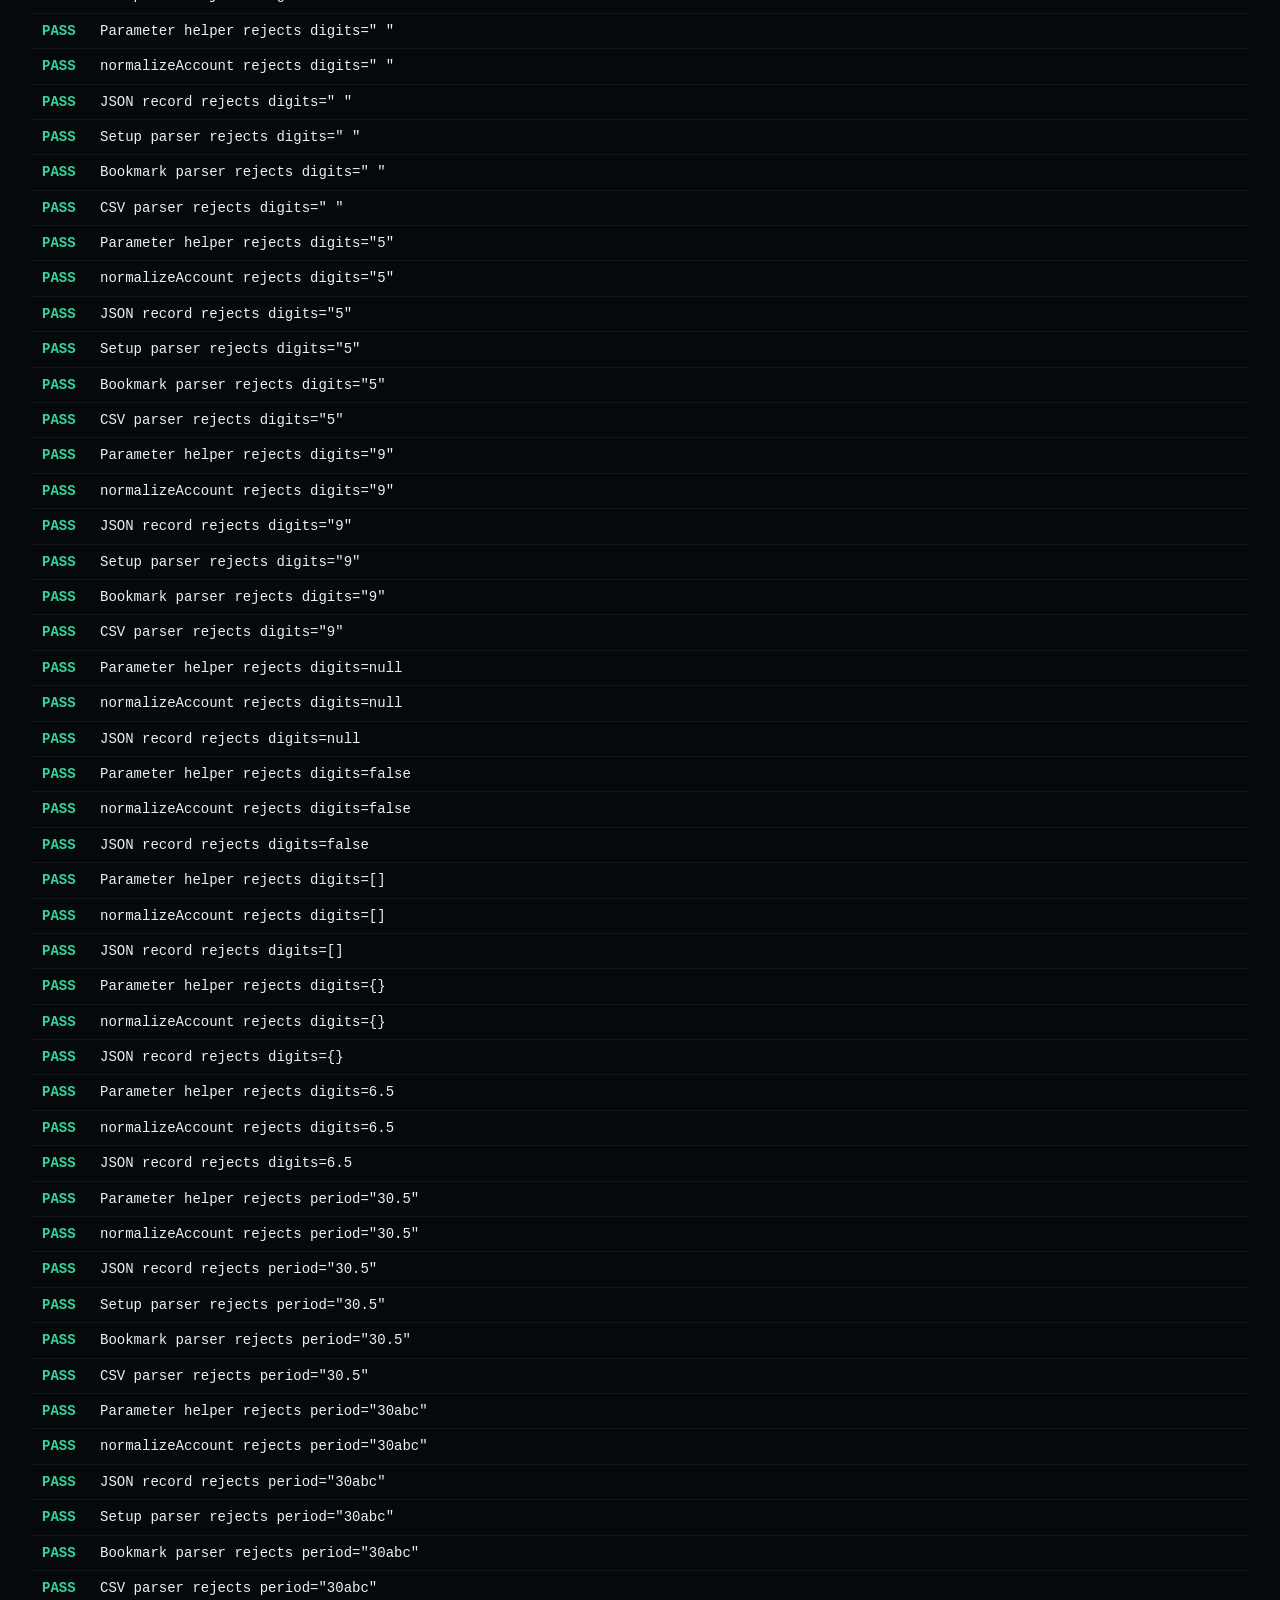
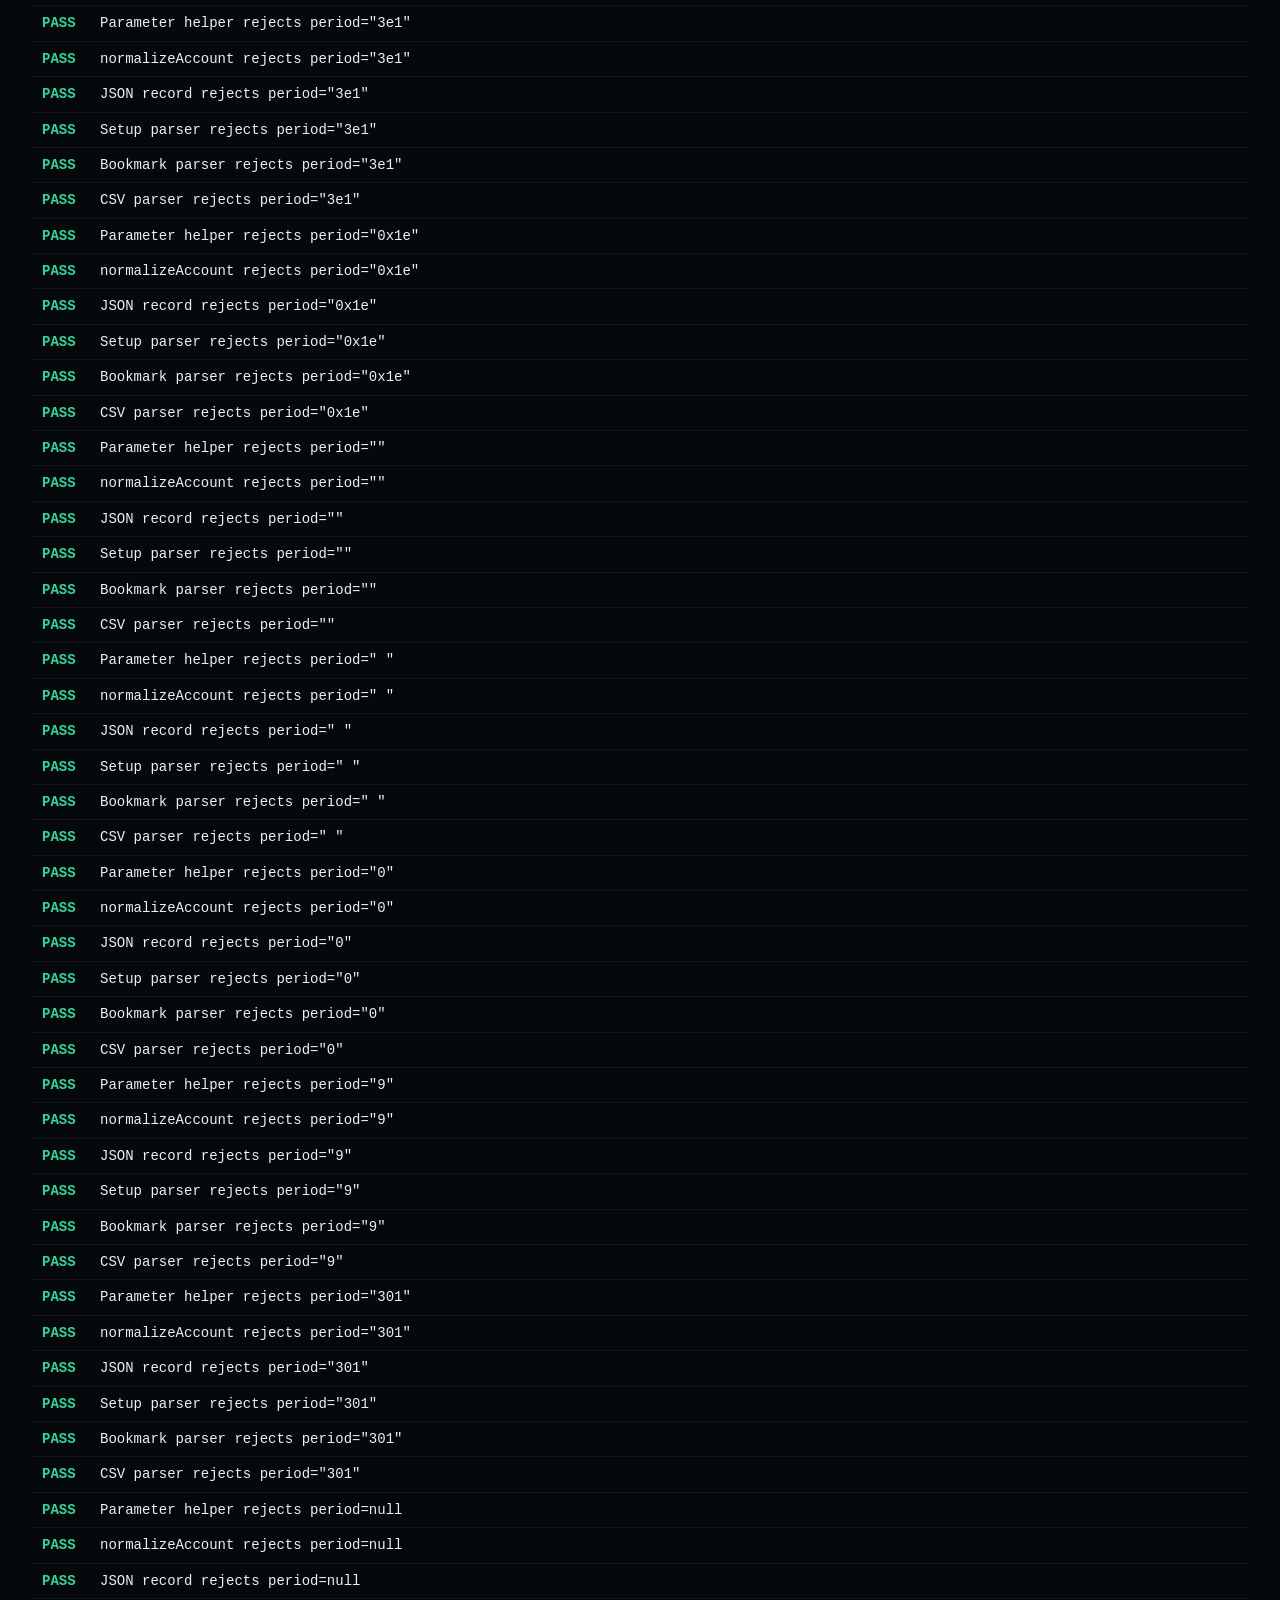
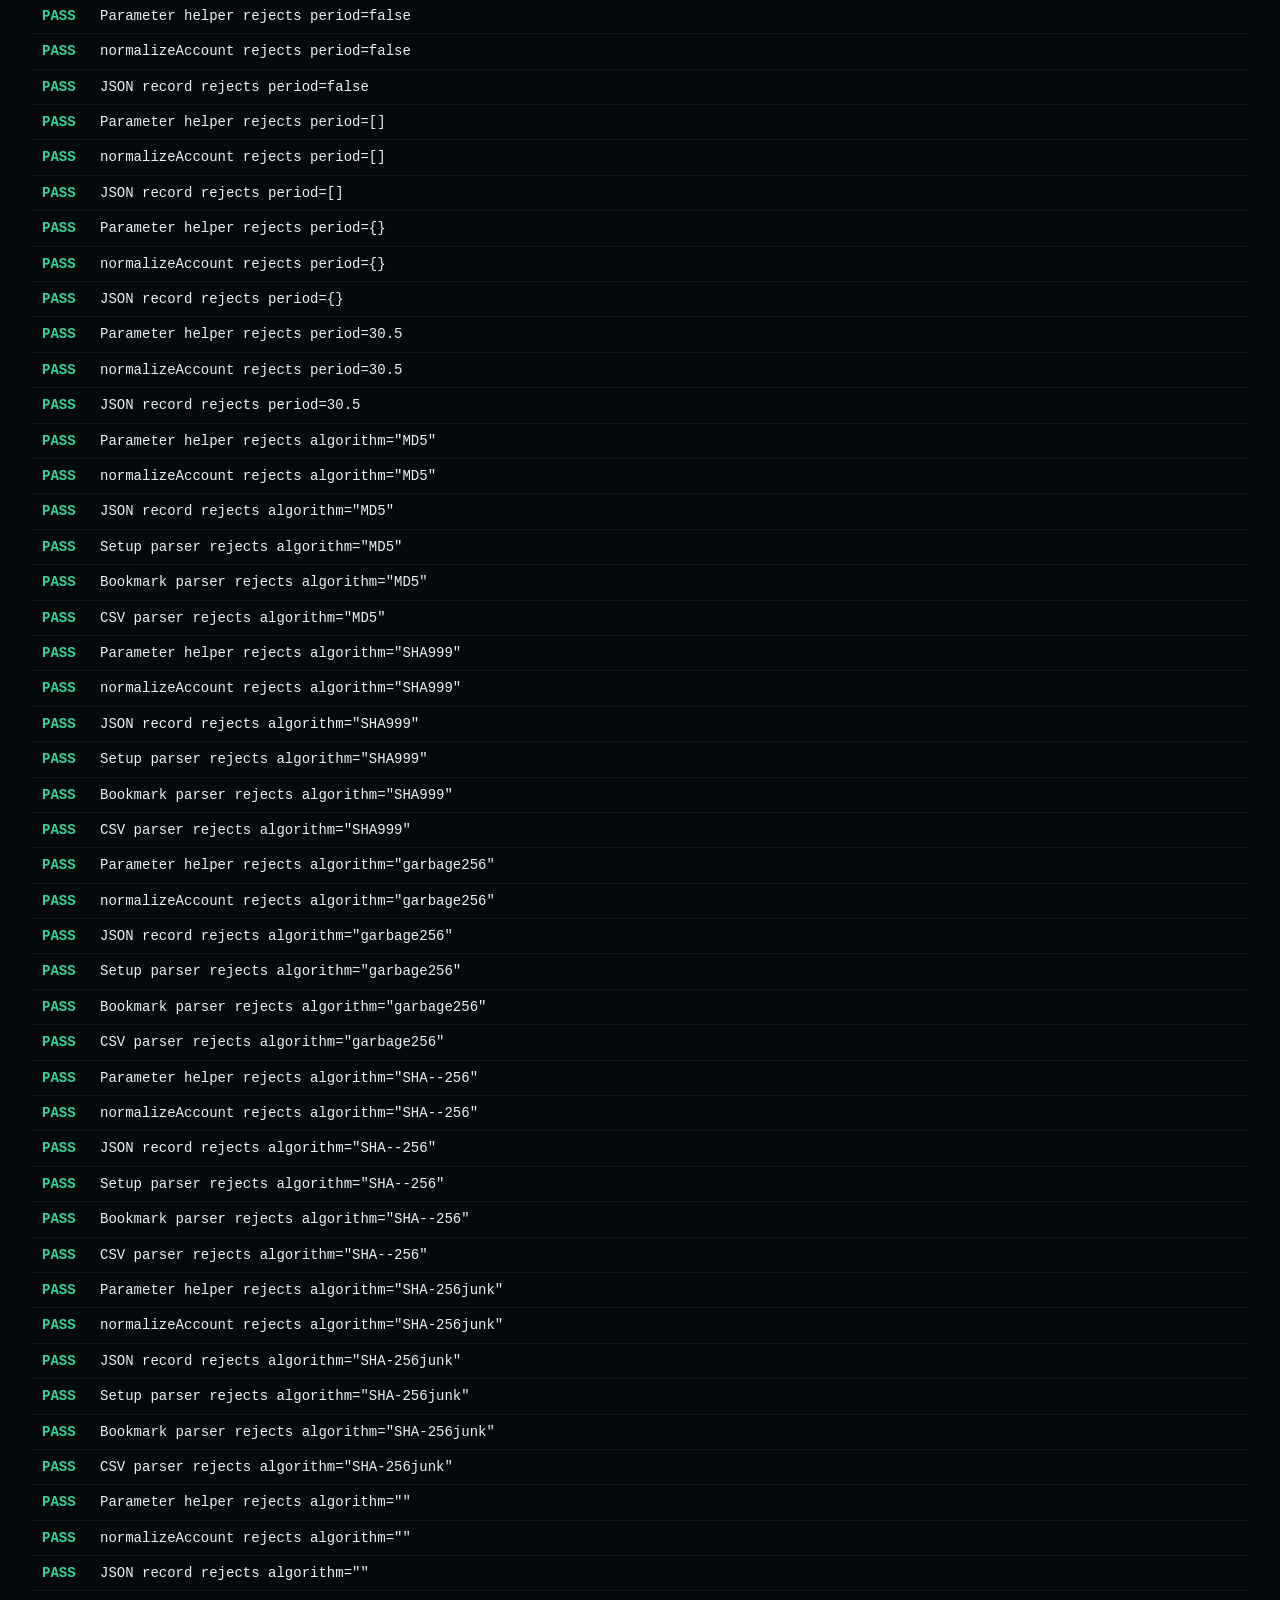
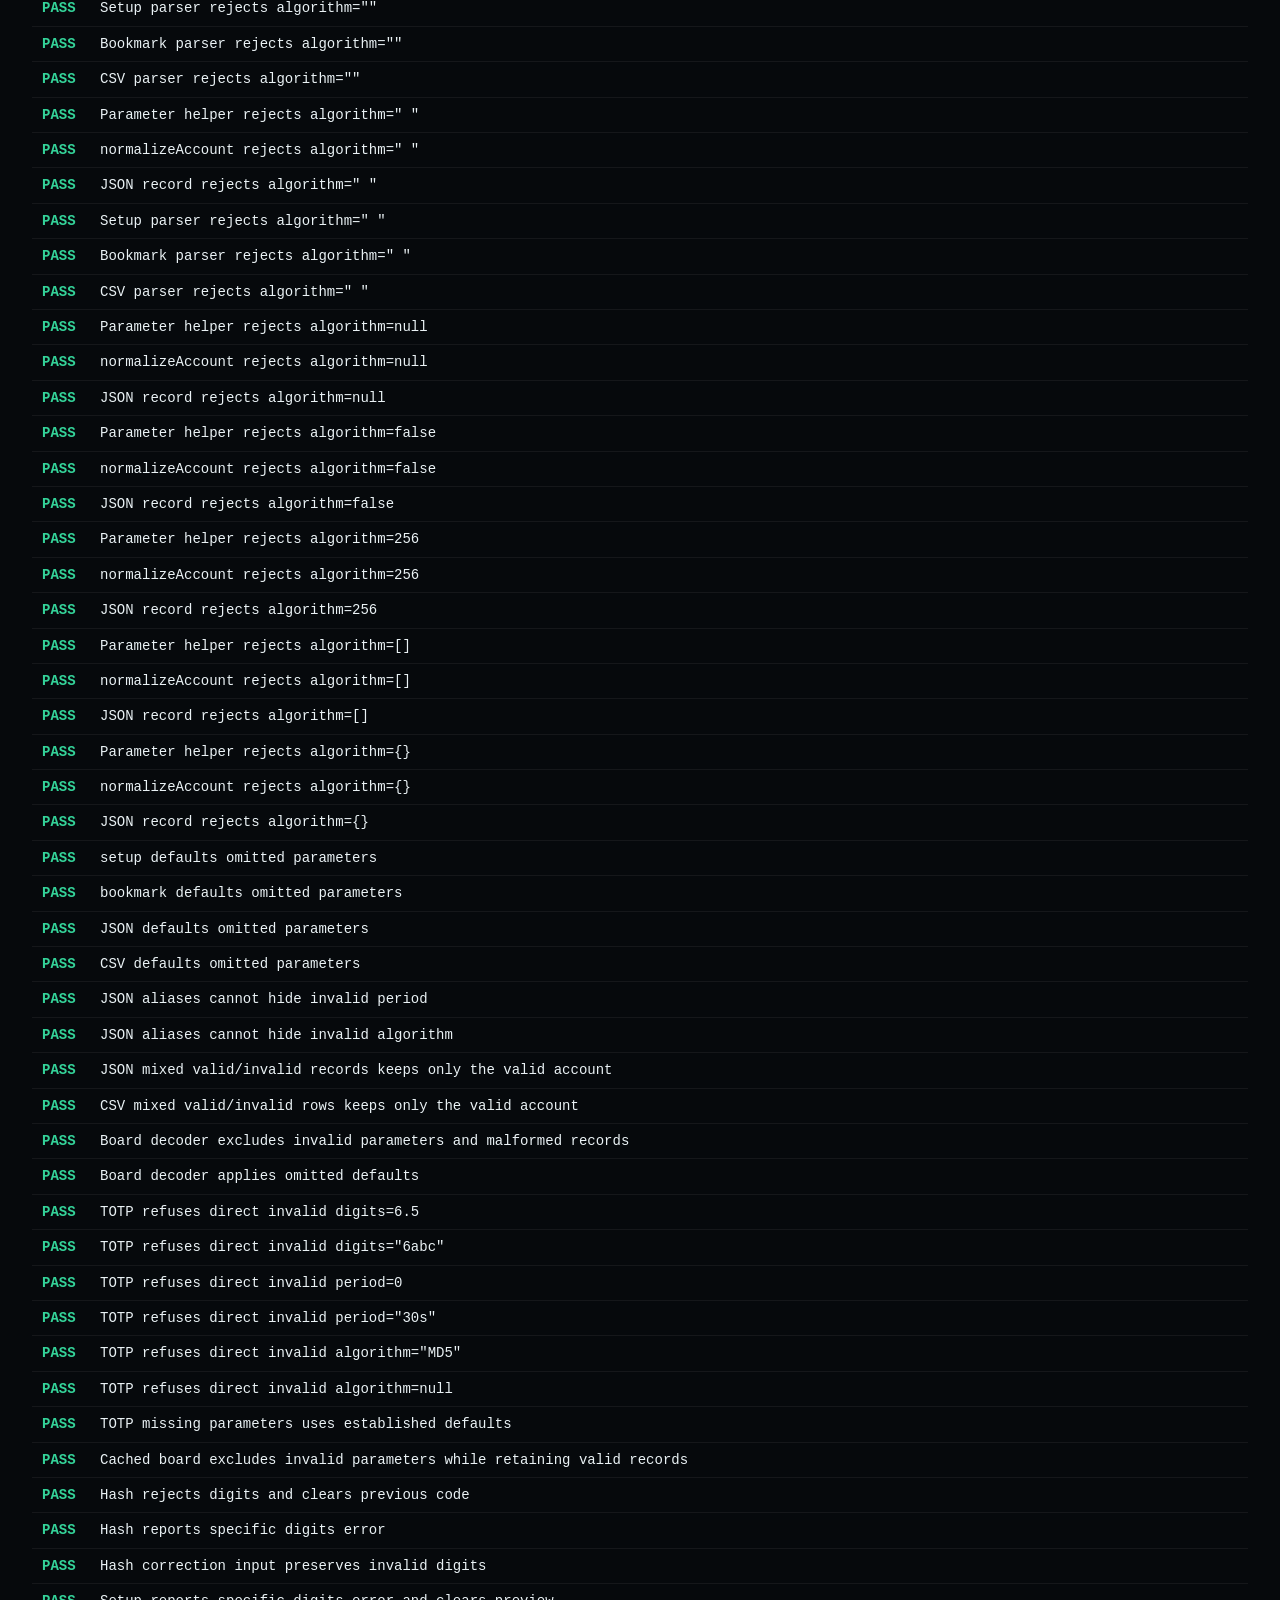
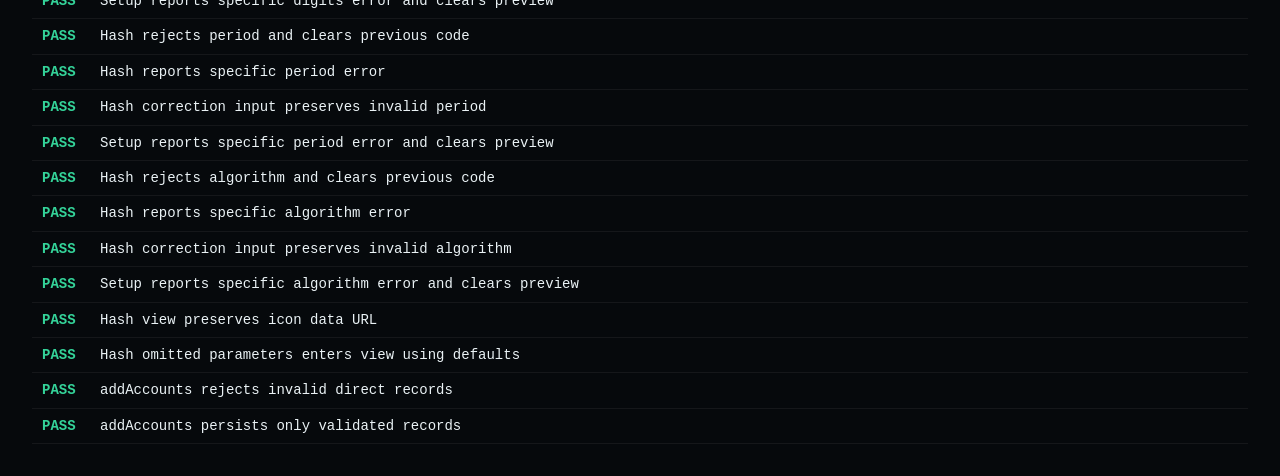
==== commit 11aa4375: "feat: 优化单号页与看板布局并支持 ICO 图标" ====
--- a/tests.html
+++ b/tests.html
@@ -41,7 +41,7 @@
   'parseInput', 'parseAccountUrl', 'parseAccountsFromText',
   'parseStructured', 'accountFromRecord', 'csvSplit',
   'hashStr', 'pickColor', 'normalizeIcon', 'iconFromFile', 'normalizeAccount', 'otpIdentity', 'accountIdentity',
-  'refresh', 'refreshPreview', 'computeBoardCodes', 'invalidateCodeWork', 'addAccounts', 'animateTo', 'goBoard', 'goSetup', 'boardTick', 'tick',
+  'refresh', 'refreshPreview', 'computeBoardCodes', 'invalidateCodeWork', 'addAccounts', 'armOrRemove', 'removeAccount', 'animateTo', 'goBoard', 'goSetup', 'boardTick', 'tick',
   'encodeBoardParam', 'decodeBoardParam', 'buildAccountUrl', 'fmtCode',
 ];
 
@@ -140,9 +140,15 @@
   check('raw base64 defaults to PNG', app.normalizeIcon('QUJDRA==') === ICON);
   check('non-image URL is rejected', app.normalizeIcon('https://example.test/icon.png') === '');
   check('SVG data URL is rejected', app.normalizeIcon('[data-uri]') === '');
+  check('ICO data URL is accepted', app.normalizeIcon('[data-uri]') === '[data-uri]');
   const tinyPng = Uint8Array.from(atob('iVBORw0KGgoAAAANSUhEUgAAAAIAAAACCAYAAABytg0kAAAAFUlEQVR4nGP4z8DwHwQYQDTDf4b/AFu2CfdamG53AAAAAElFTkSuQmCC'), (c) => c.charCodeAt(0));
   const generatedIcon = await app.iconFromFile(new File([tinyPng], 'icon.png', { type: 'image/png' }));
   check('iconFromFile converts an uploaded image to a base64 data URL', /^data:image\/(?:webp|png);base64,/.test(generatedIcon) && generatedIcon.length < 131072);
+  const tinyIco = Uint8Array.from(atob('AAABAAEAAQEAAAEAIABOAAAAFgAAAIlQTkcNChoKAAAADUlIRFIAAAACAAAAAggGAAAAcrYNJAAAABVJREFUeJxj+M/A8B8EGEA0w3+G/wBbtgn3WphudwAAAABJRU5ErkJggg=='), (c) => c.charCodeAt(0));
+  const generatedIco = await app.iconFromFile(new File([tinyIco], 'favicon.ico', { type: 'image/x-icon' }));
+  check('iconFromFile converts an ICO image to a base64 data URL', /^data:image\/(?:webp|png);base64,/.test(generatedIco) && generatedIco.length < 131072);
+  const generatedIcoNoMime = await app.iconFromFile(new File([tinyIco], 'favicon.ico', { type: '' }));
+  check('iconFromFile accepts ICO when the browser omits its MIME type', /^data:image\/(?:webp|png);base64,/.test(generatedIcoNoMime));
   check('normAlgo("MD5")→null（拒绝未知算法）', app.normAlgo('MD5') === null);
 
   // ---- parseInput（setup 输入解析）----
@@ -455,6 +461,24 @@
     xi.addAccounts([{ secret: 'JBSWY3DPEHPK3PXP', label: 'icon', icon: ICON }]);
     xi.addAccounts([{ secret: 'JBSWY3DPEHPK3PXP', label: 'icon', icon: ICON2 }]);
     check('addAccounts merges a new icon without duplicating the account', xi.state.accounts.length === 1 && xi.state.accounts[0].icon === ICON2);
+    const rx = {
+      state: { accounts: [{ label: 'user@example.com', issuer: 'Example' }], boardLive: [{}], removeArmedIdx: null },
+      t: () => ({
+        cardRemoveArmed: (label) => 'armed:' + label,
+        removedMsg: (label) => 'removed:' + label,
+        accountFallback: (i) => 'account:' + i,
+      }),
+      invalidateCodeWork() {},
+      saveBoard(accounts) { rx.saved = accounts; },
+      refreshBoardAll() {},
+      setState(update) { rx.state = { ...rx.state, ...update }; },
+    };
+    rx.armOrRemove = app.armOrRemove;
+    rx.removeAccount = app.removeAccount;
+    app.armOrRemove.call(rx, 0);
+    check('remove needs a first confirmation click', rx.state.removeArmedIdx === 0 && rx.state.accounts.length === 1);
+    app.armOrRemove.call(rx, 0);
+    check('remove only deletes on the second click', rx.state.accounts.length === 0 && rx.state.removeArmedIdx === null && rx.saved.length === 0);
     check('实际加入看板保留四种配置并跳过规范化重复',x.state.accounts.length===4);
   } finally { Date.now=originalNow; }
 
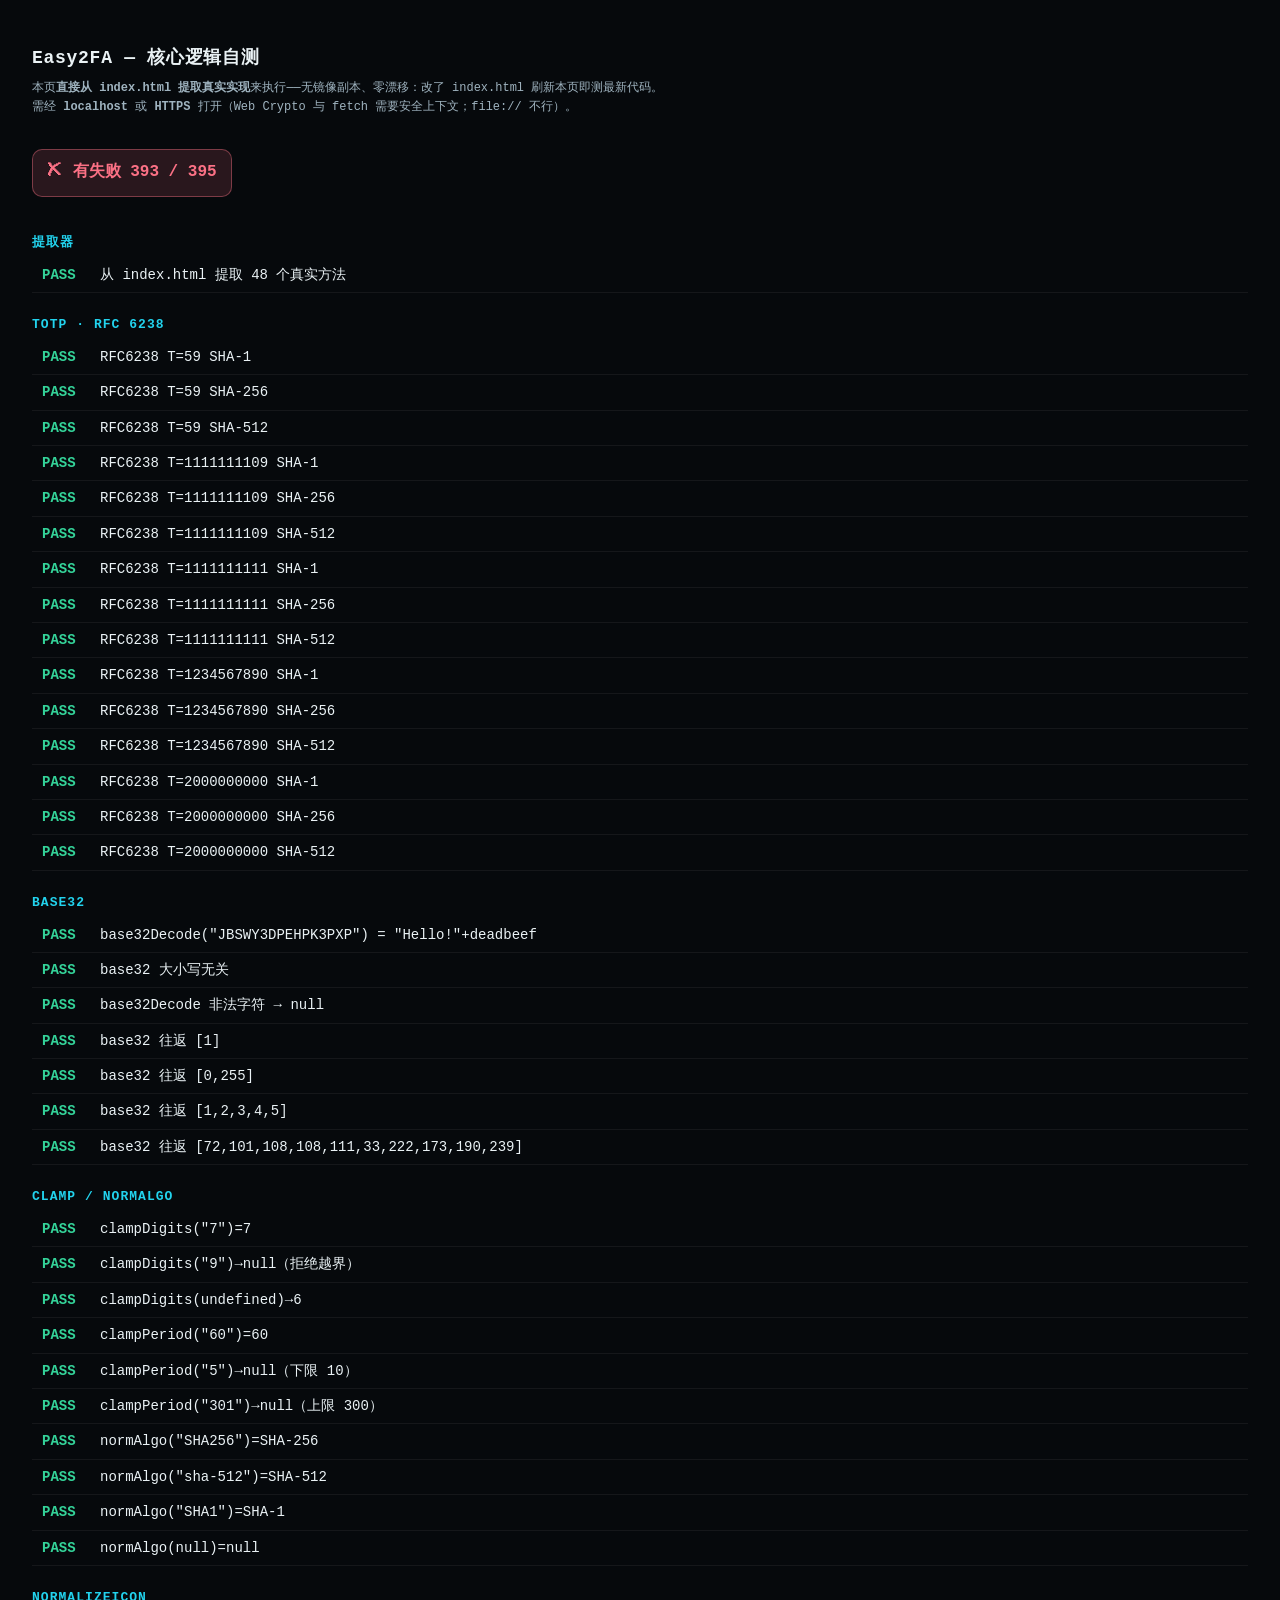
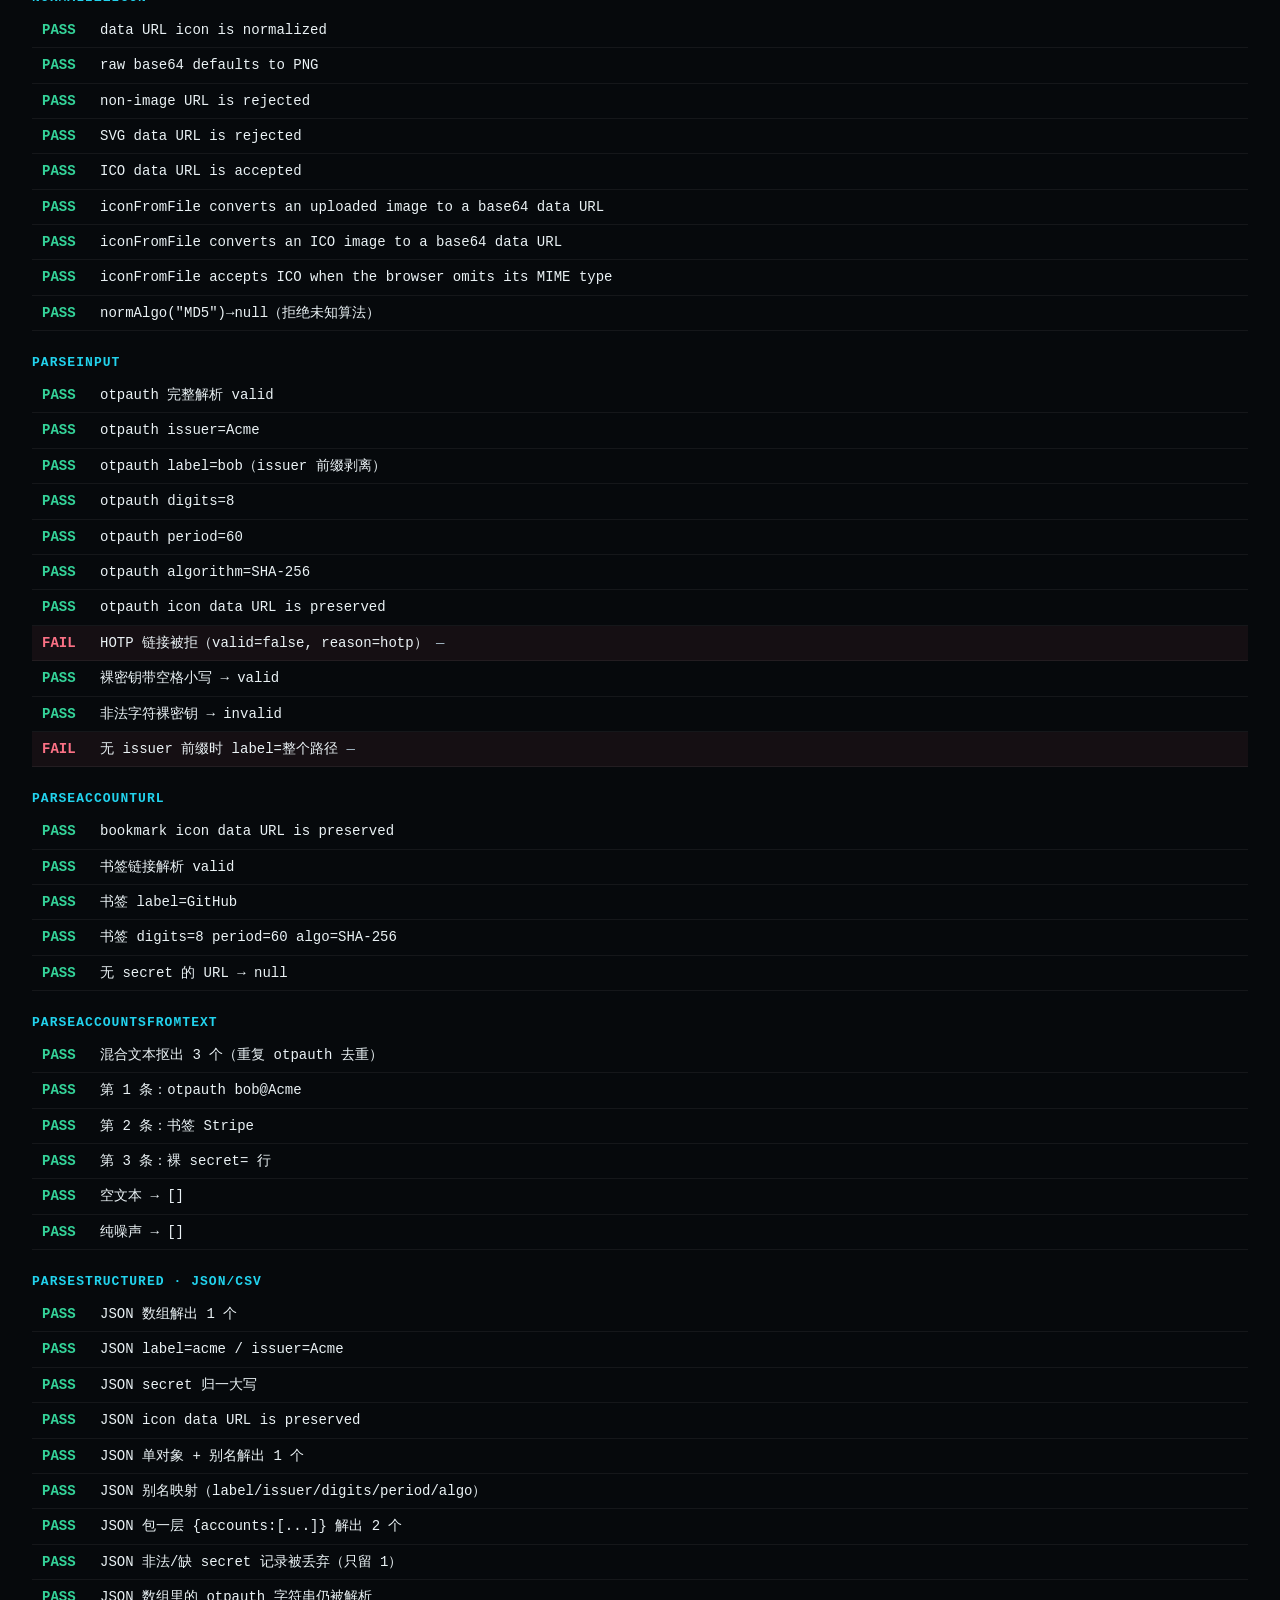
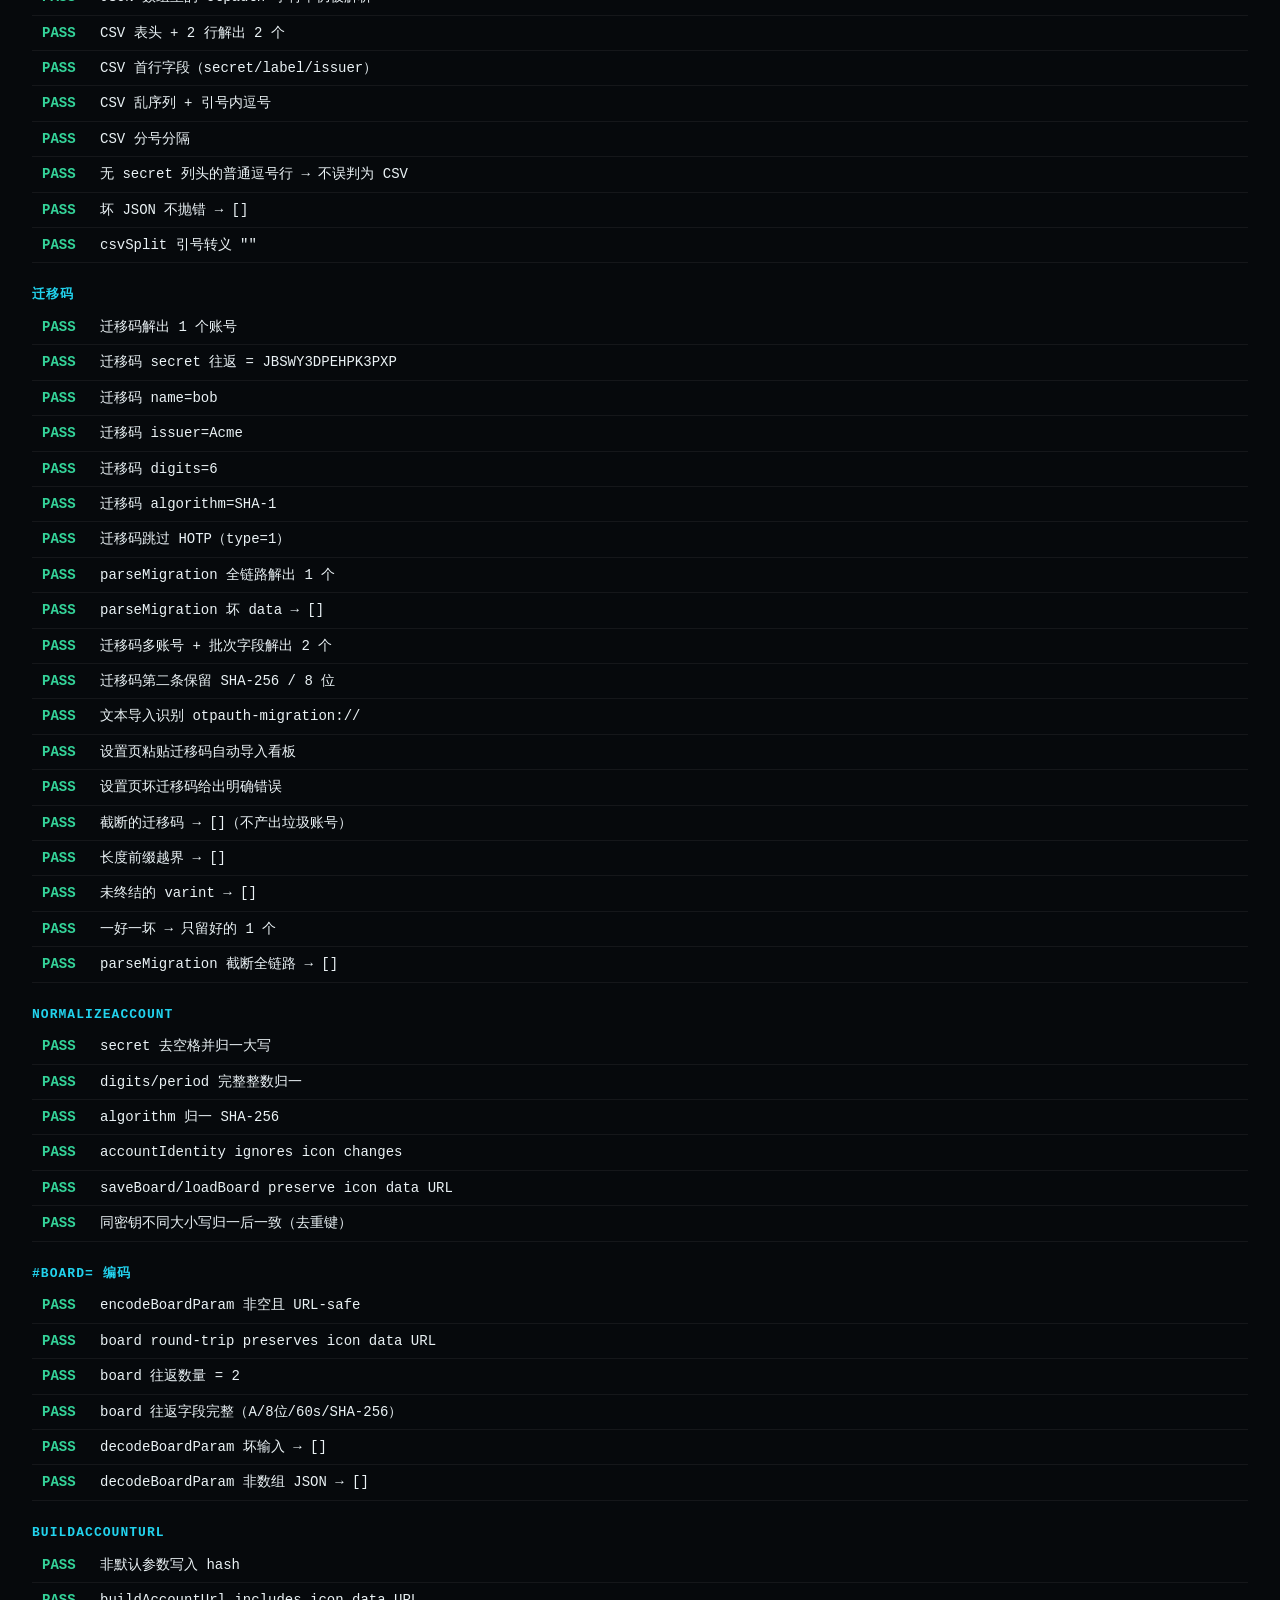
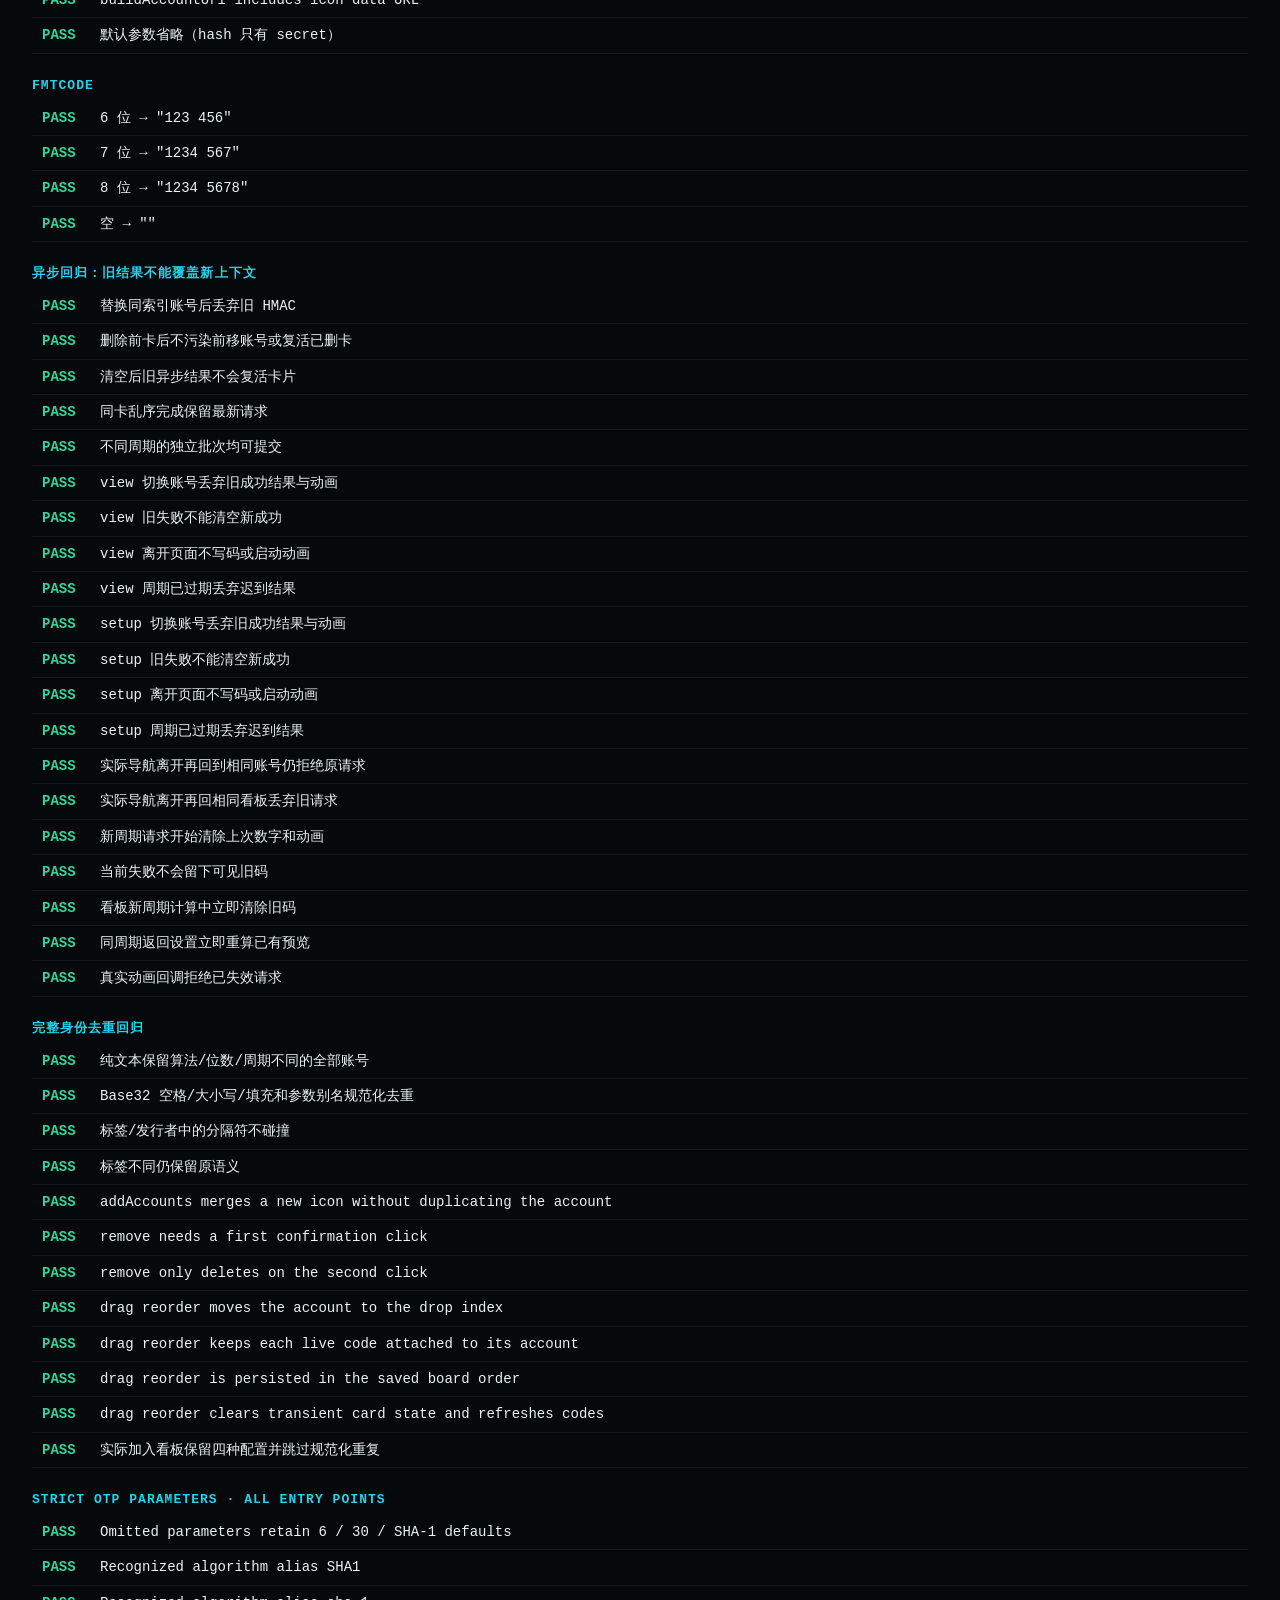
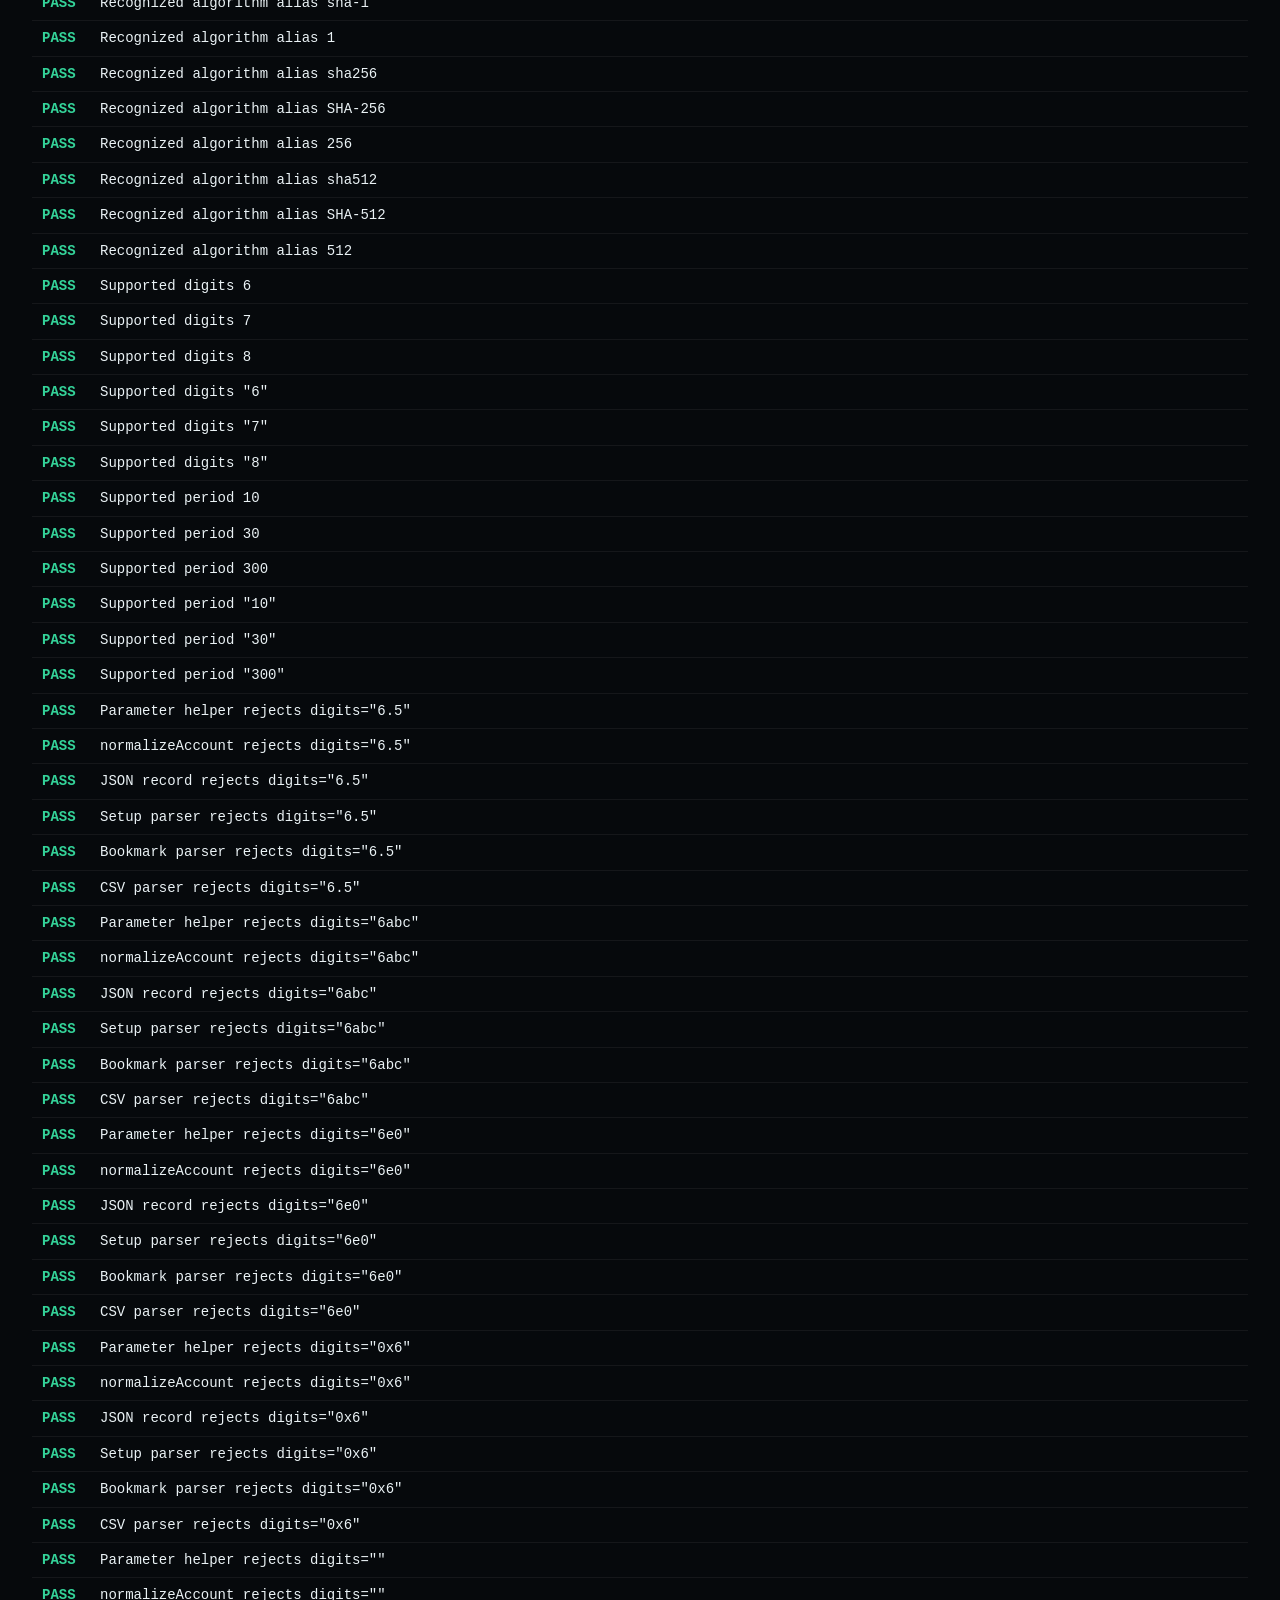
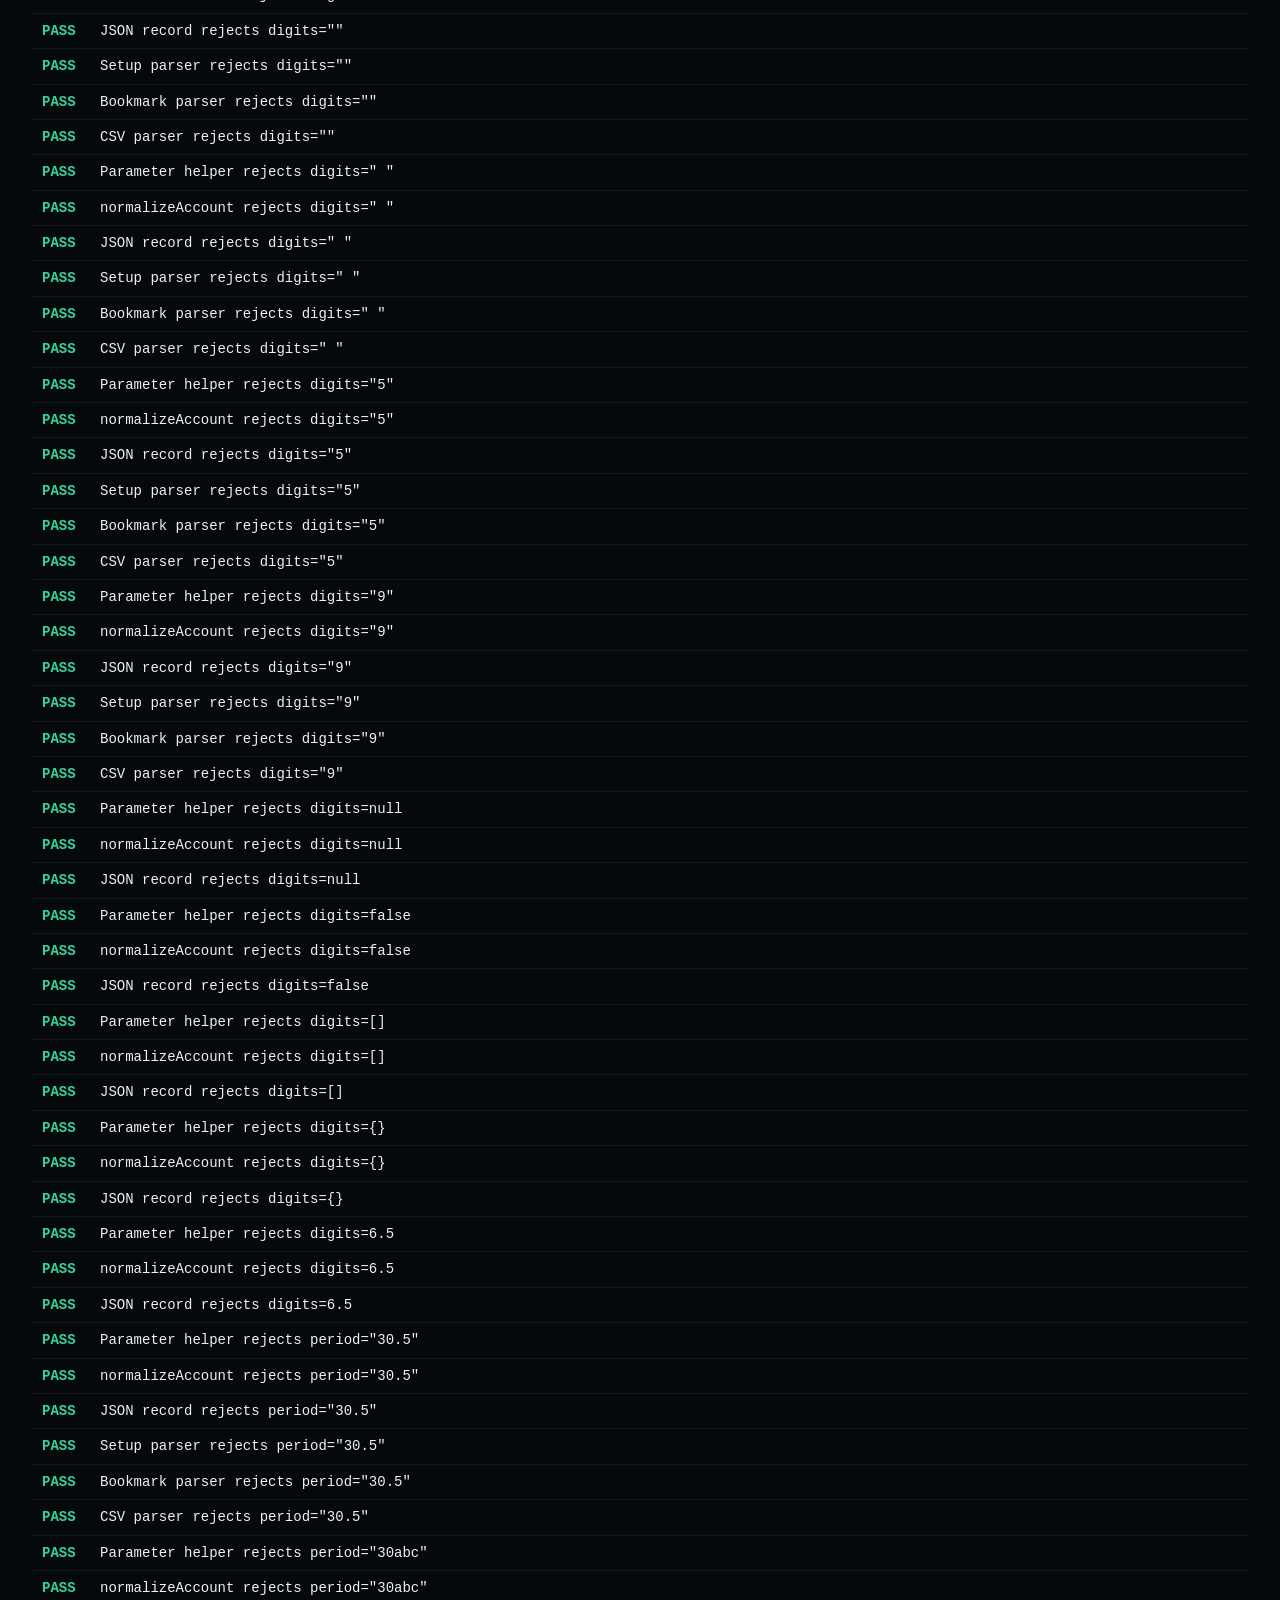
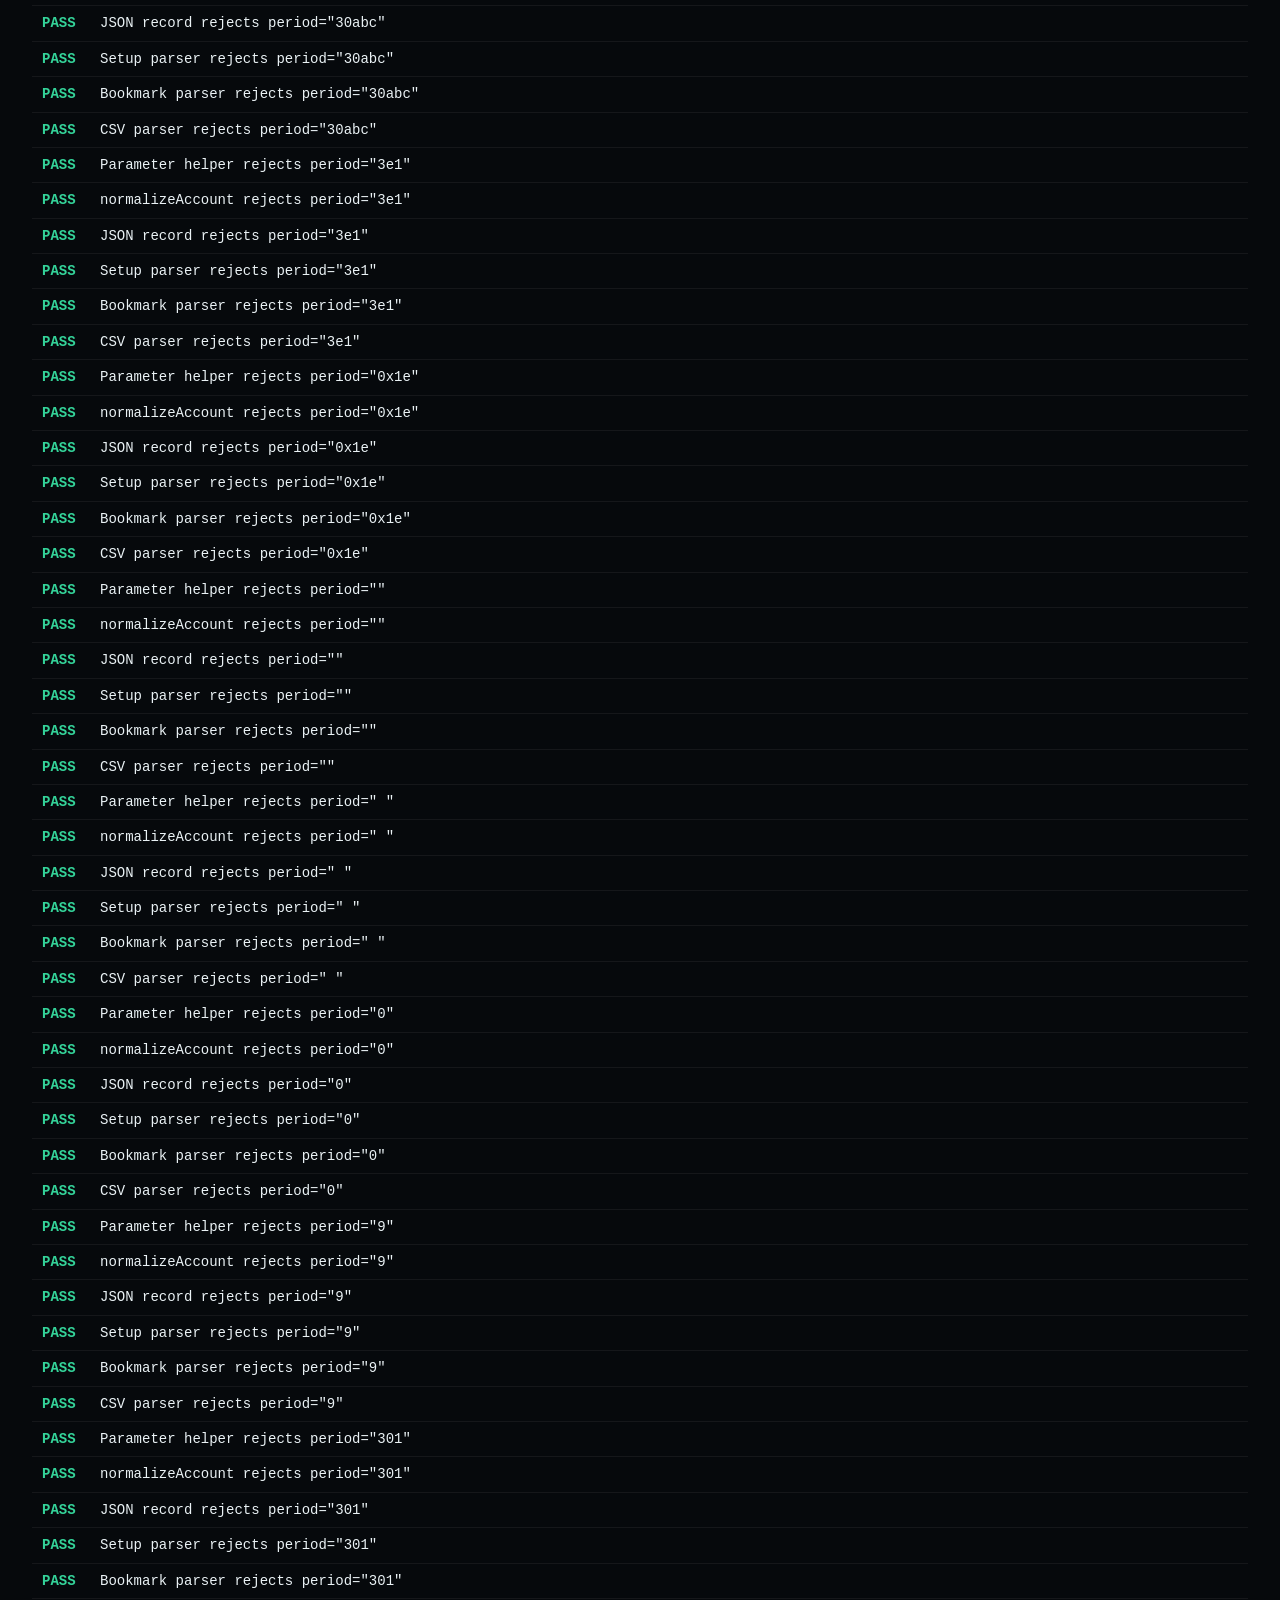
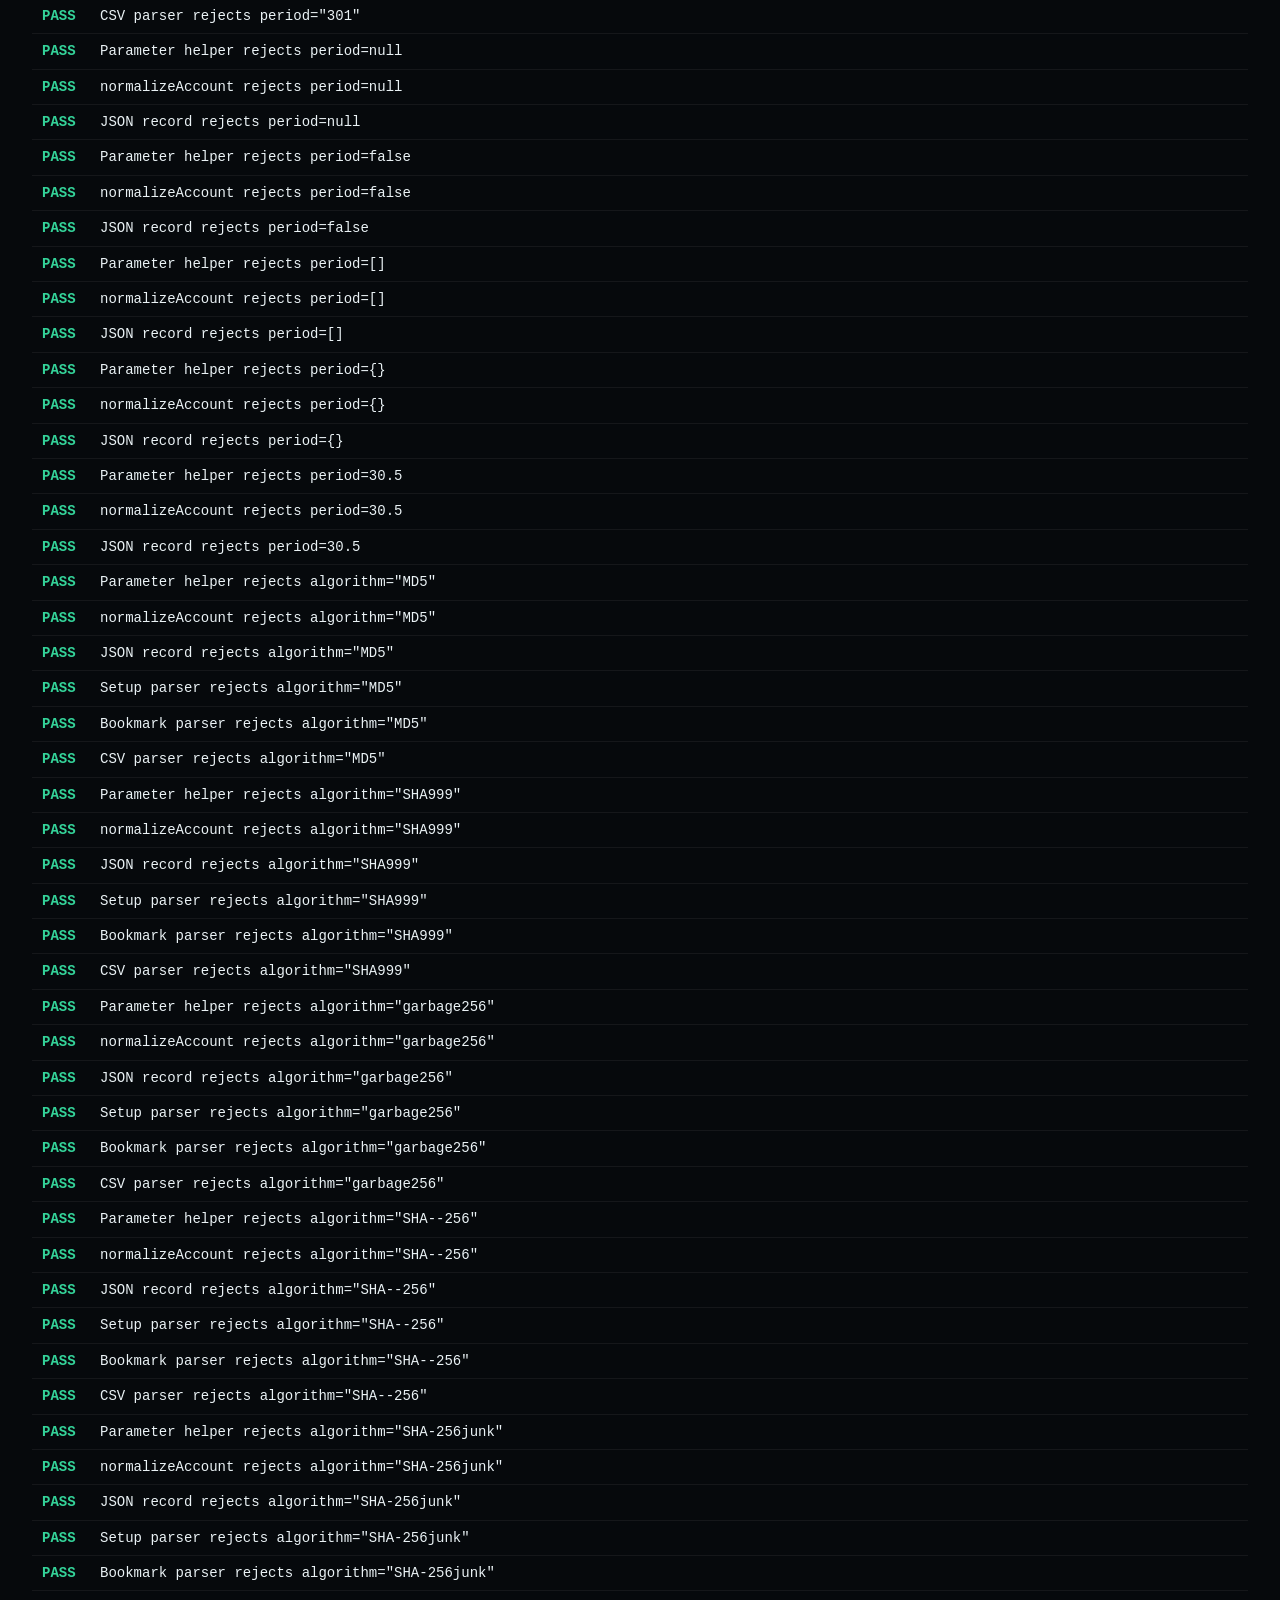
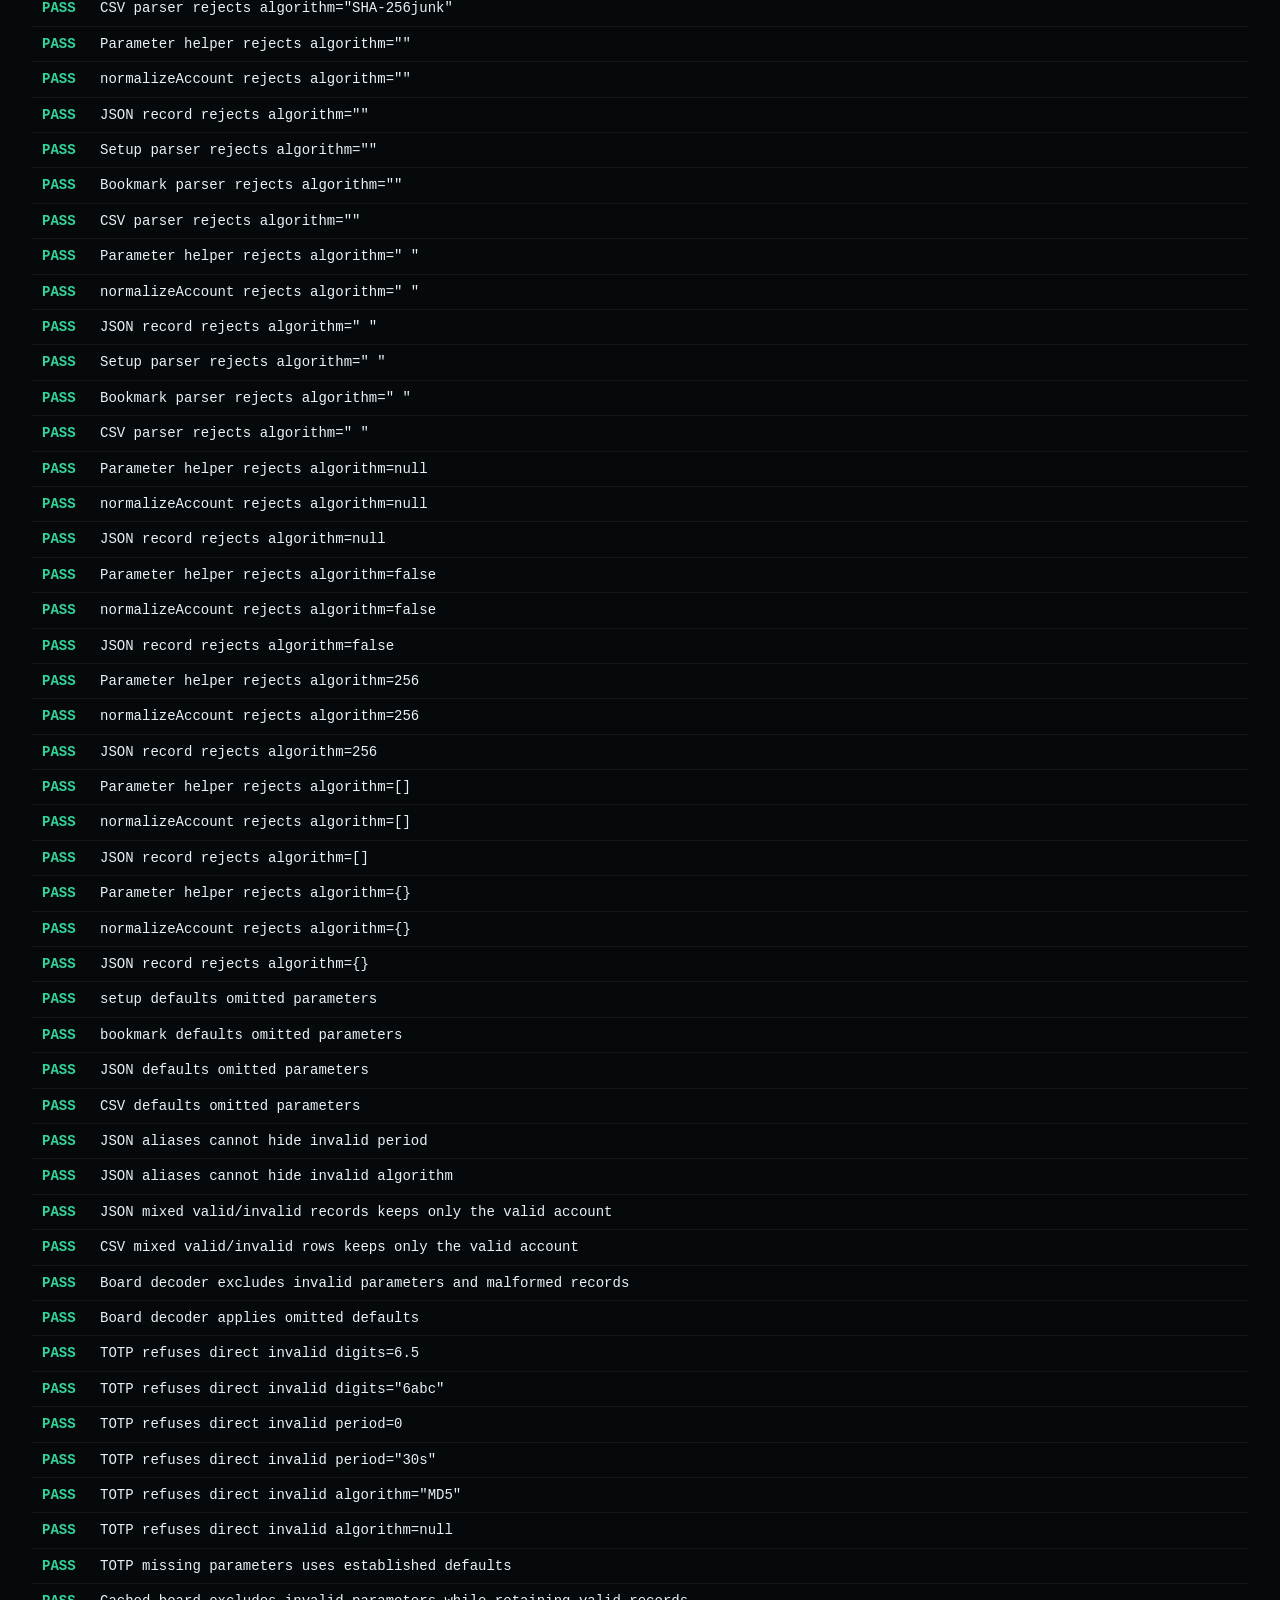
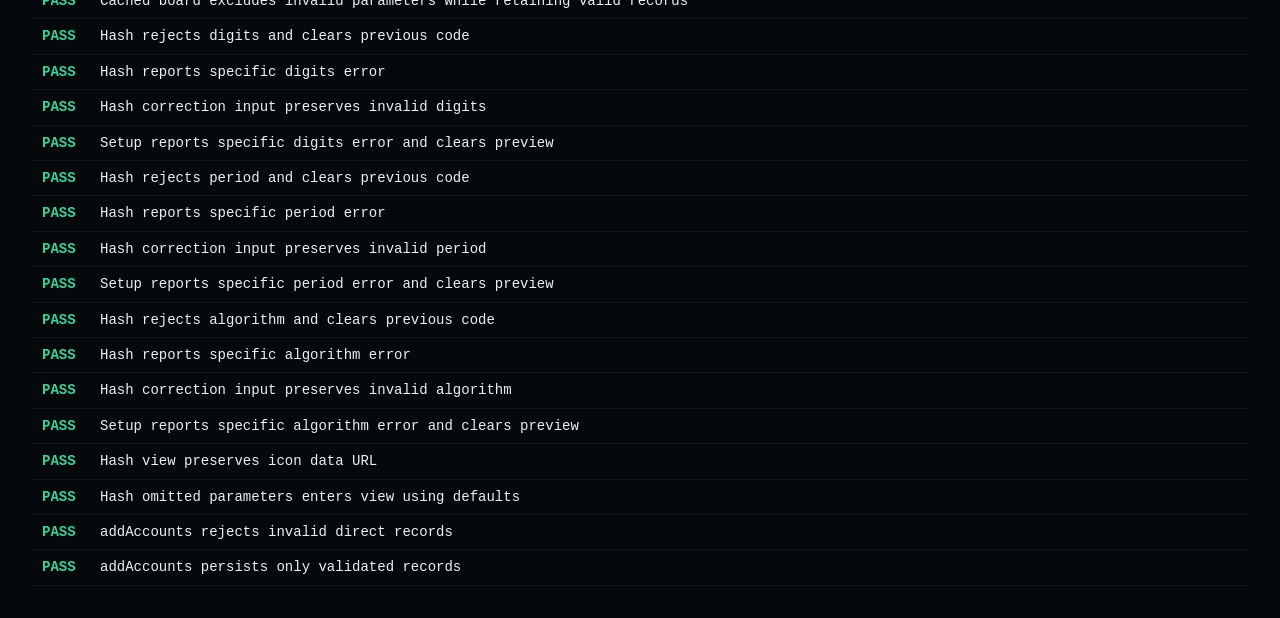
==== commit 81d7be83: "feat: add persisted drag reordering for board accounts" ====
--- a/tests.html
+++ b/tests.html
@@ -41,7 +41,7 @@
   'parseInput', 'parseAccountUrl', 'parseAccountsFromText',
   'parseStructured', 'accountFromRecord', 'csvSplit',
   'hashStr', 'pickColor', 'normalizeIcon', 'iconFromFile', 'normalizeAccount', 'otpIdentity', 'accountIdentity',
-  'refresh', 'refreshPreview', 'computeBoardCodes', 'invalidateCodeWork', 'addAccounts', 'armOrRemove', 'removeAccount', 'animateTo', 'goBoard', 'goSetup', 'boardTick', 'tick',
+  'refresh', 'refreshPreview', 'computeBoardCodes', 'invalidateCodeWork', 'addAccounts', 'armOrRemove', 'removeAccount', 'moveAccount', 'animateTo', 'goBoard', 'goSetup', 'boardTick', 'tick',
   'encodeBoardParam', 'decodeBoardParam', 'buildAccountUrl', 'fmtCode',
 ];
 
@@ -479,6 +479,28 @@
     check('remove needs a first confirmation click', rx.state.removeArmedIdx === 0 && rx.state.accounts.length === 1);
     app.armOrRemove.call(rx, 0);
     check('remove only deletes on the second click', rx.state.accounts.length === 0 && rx.state.removeArmedIdx === null && rx.saved.length === 0);
+    const mx = {
+      state: {
+        accounts: [{ label: 'A' }, { label: 'B' }, { label: 'C' }],
+        boardLive: [{ code: '111111' }, { code: '222222' }, { code: '333333' }],
+        dragFromIdx: 0,
+        dragOverIdx: 2,
+        removeArmedIdx: 0,
+        copiedIdx: 1,
+      },
+      t: () => ({ orderSaved: 'saved' }),
+      invalidateCodeWork() {},
+      saveBoard(accounts) { mx.saved = accounts.slice(); },
+      syncBoardHash(accounts) { mx.synced = accounts.slice(); },
+      refreshBoardAll() { mx.refreshed = true; },
+      setState(update, callback) { mx.state = { ...mx.state, ...update }; if (callback) callback(); },
+    };
+    mx.moveAccount = app.moveAccount;
+    app.moveAccount.call(mx, 0, 2);
+    check('drag reorder moves the account to the drop index', mx.state.accounts.map((a) => a.label).join('') === 'BCA');
+    check('drag reorder keeps each live code attached to its account', mx.state.boardLive.map((x) => x.code).join(',') === '222222,333333,111111');
+    check('drag reorder is persisted in the saved board order', mx.saved.map((a) => a.label).join('') === 'BCA' && mx.synced.map((a) => a.label).join('') === 'BCA');
+    check('drag reorder clears transient card state and refreshes codes', mx.state.dragFromIdx === null && mx.state.dragOverIdx === null && mx.state.removeArmedIdx === null && mx.state.copiedIdx === null && mx.refreshed === true);
     check('实际加入看板保留四种配置并跳过规范化重复',x.state.accounts.length===4);
   } finally { Date.now=originalNow; }
 
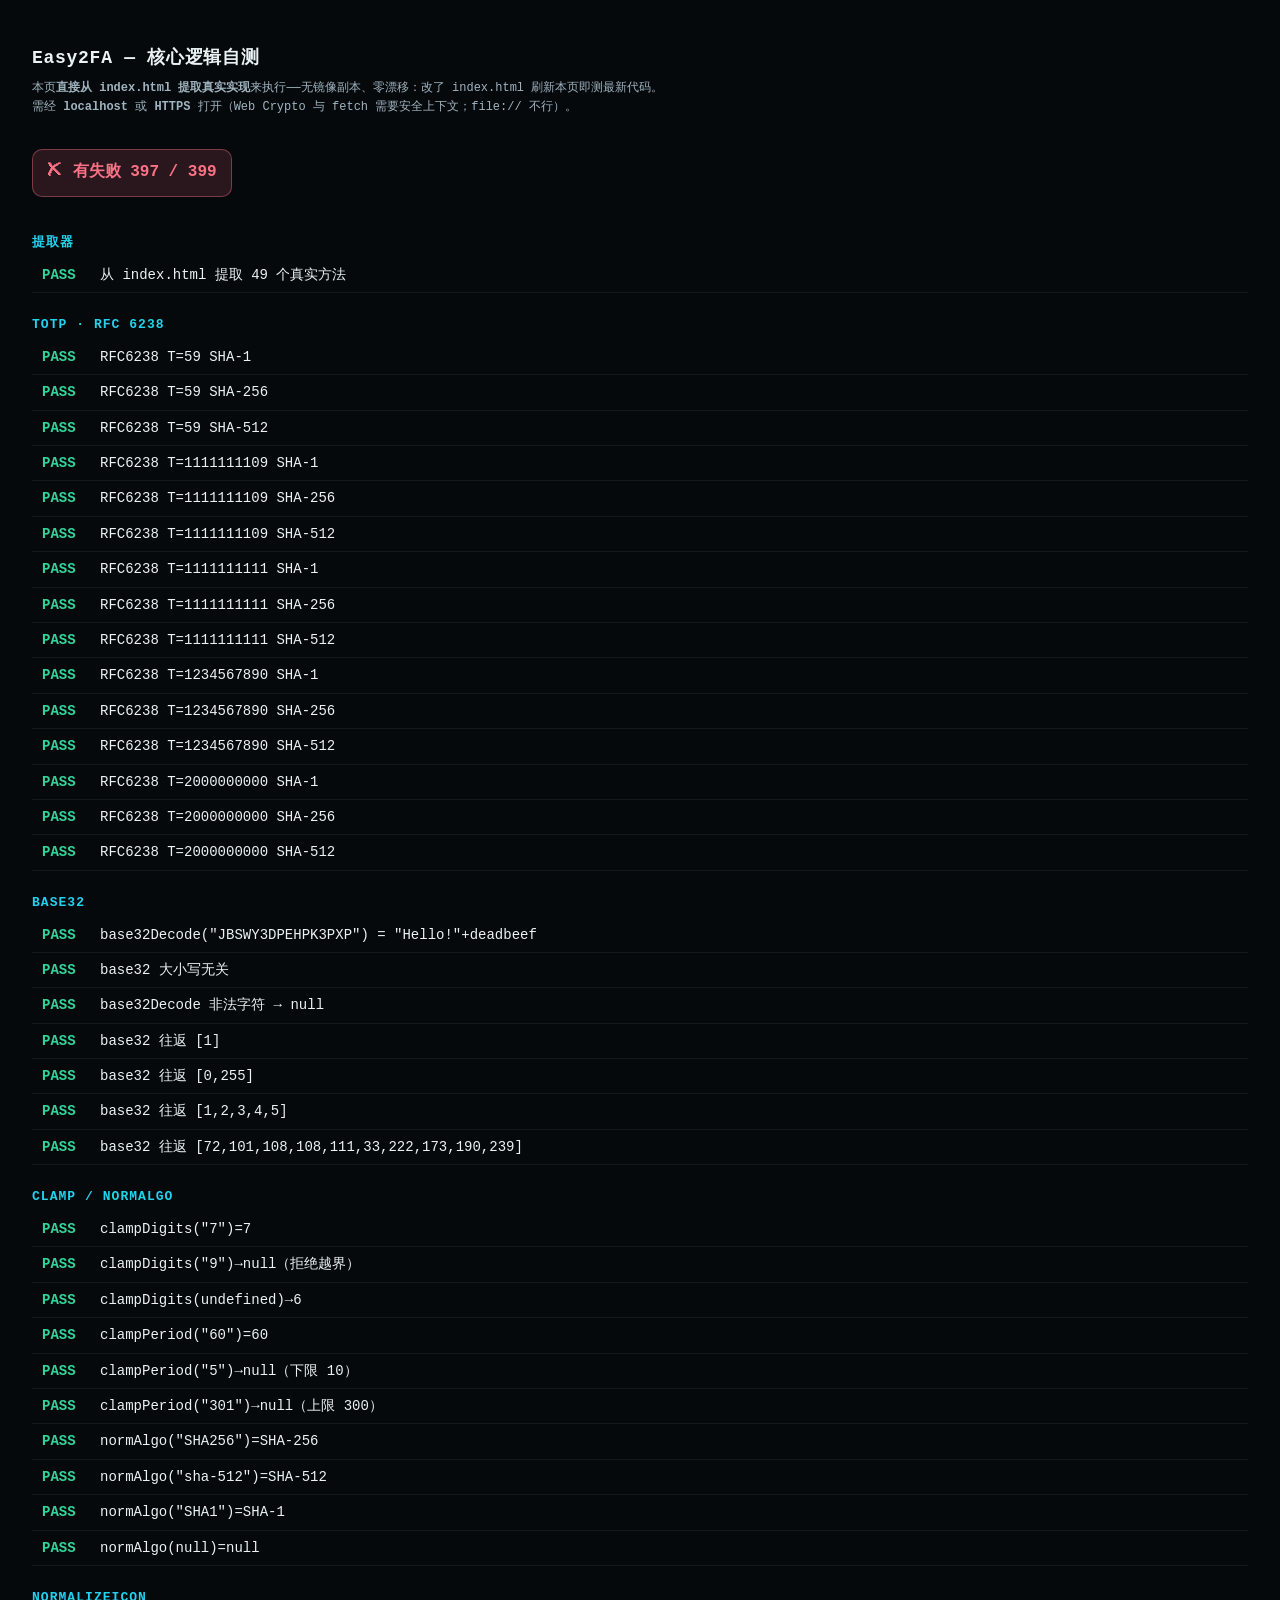
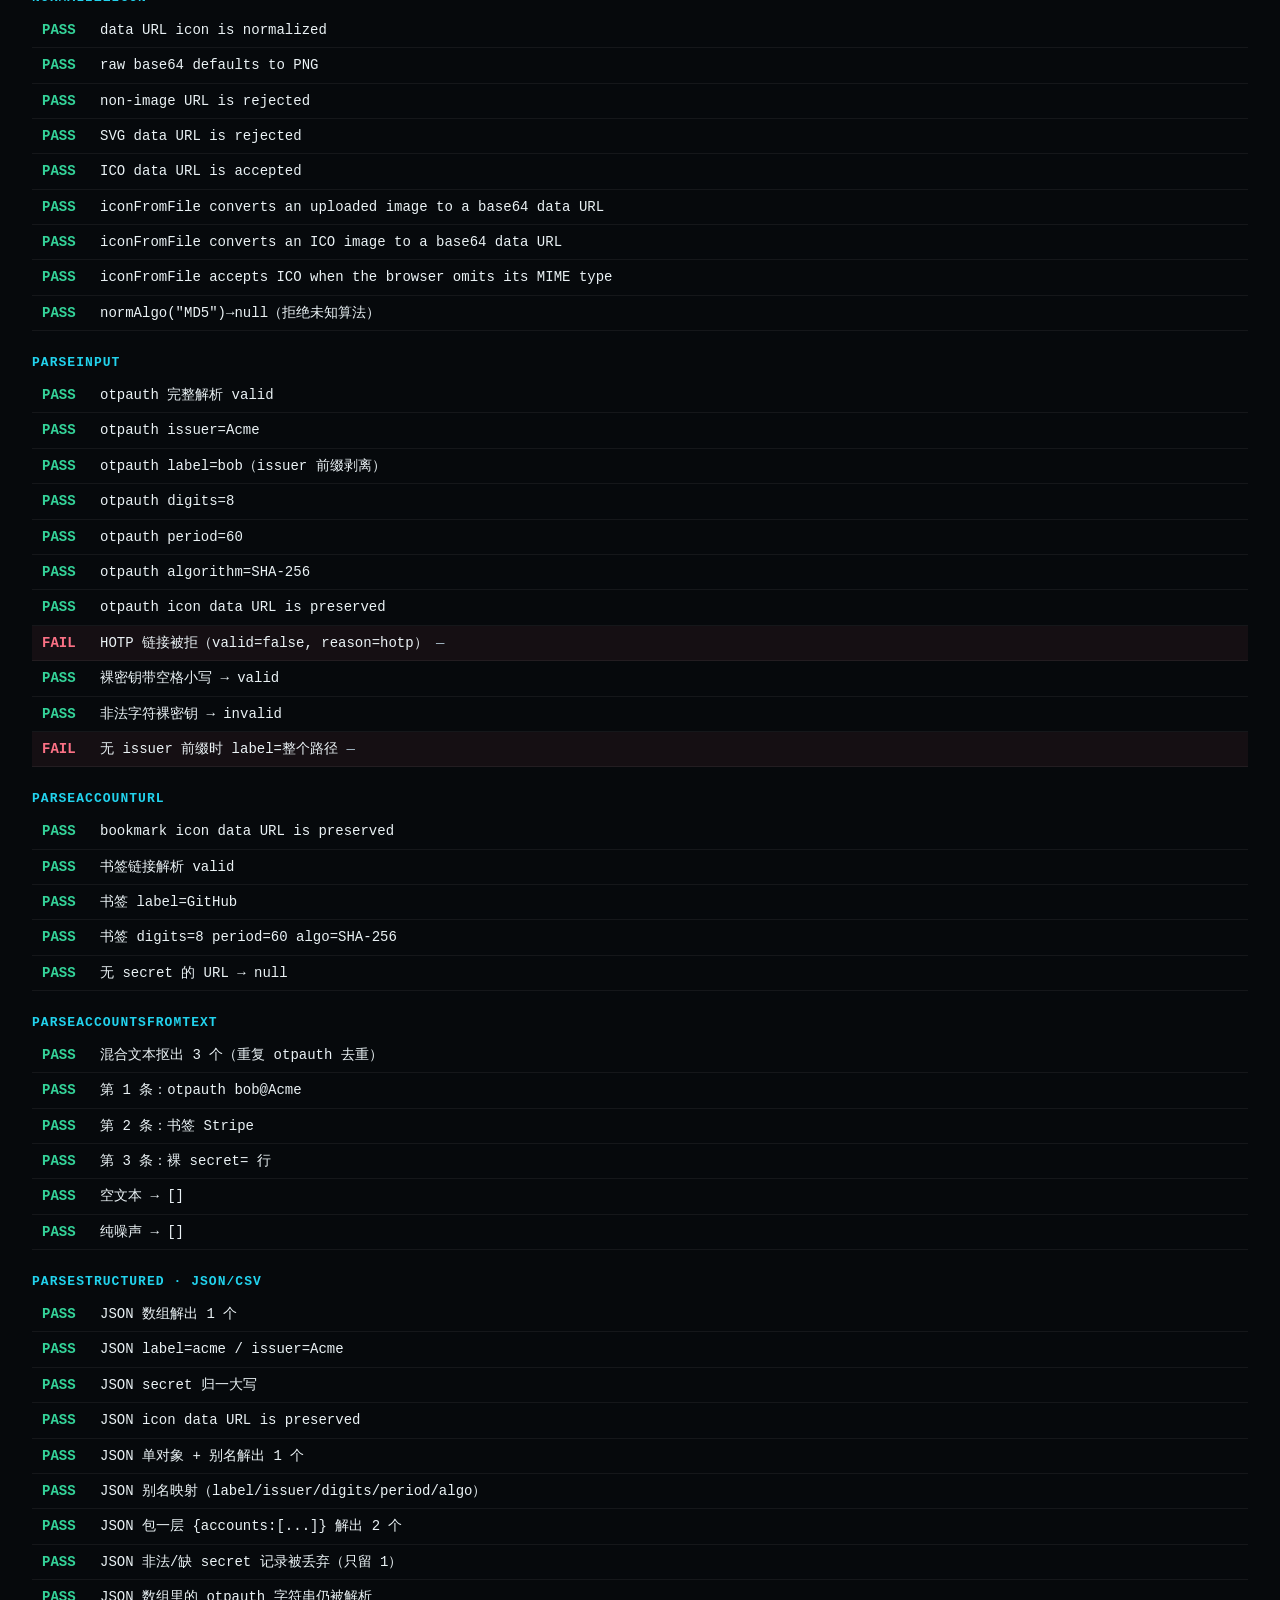
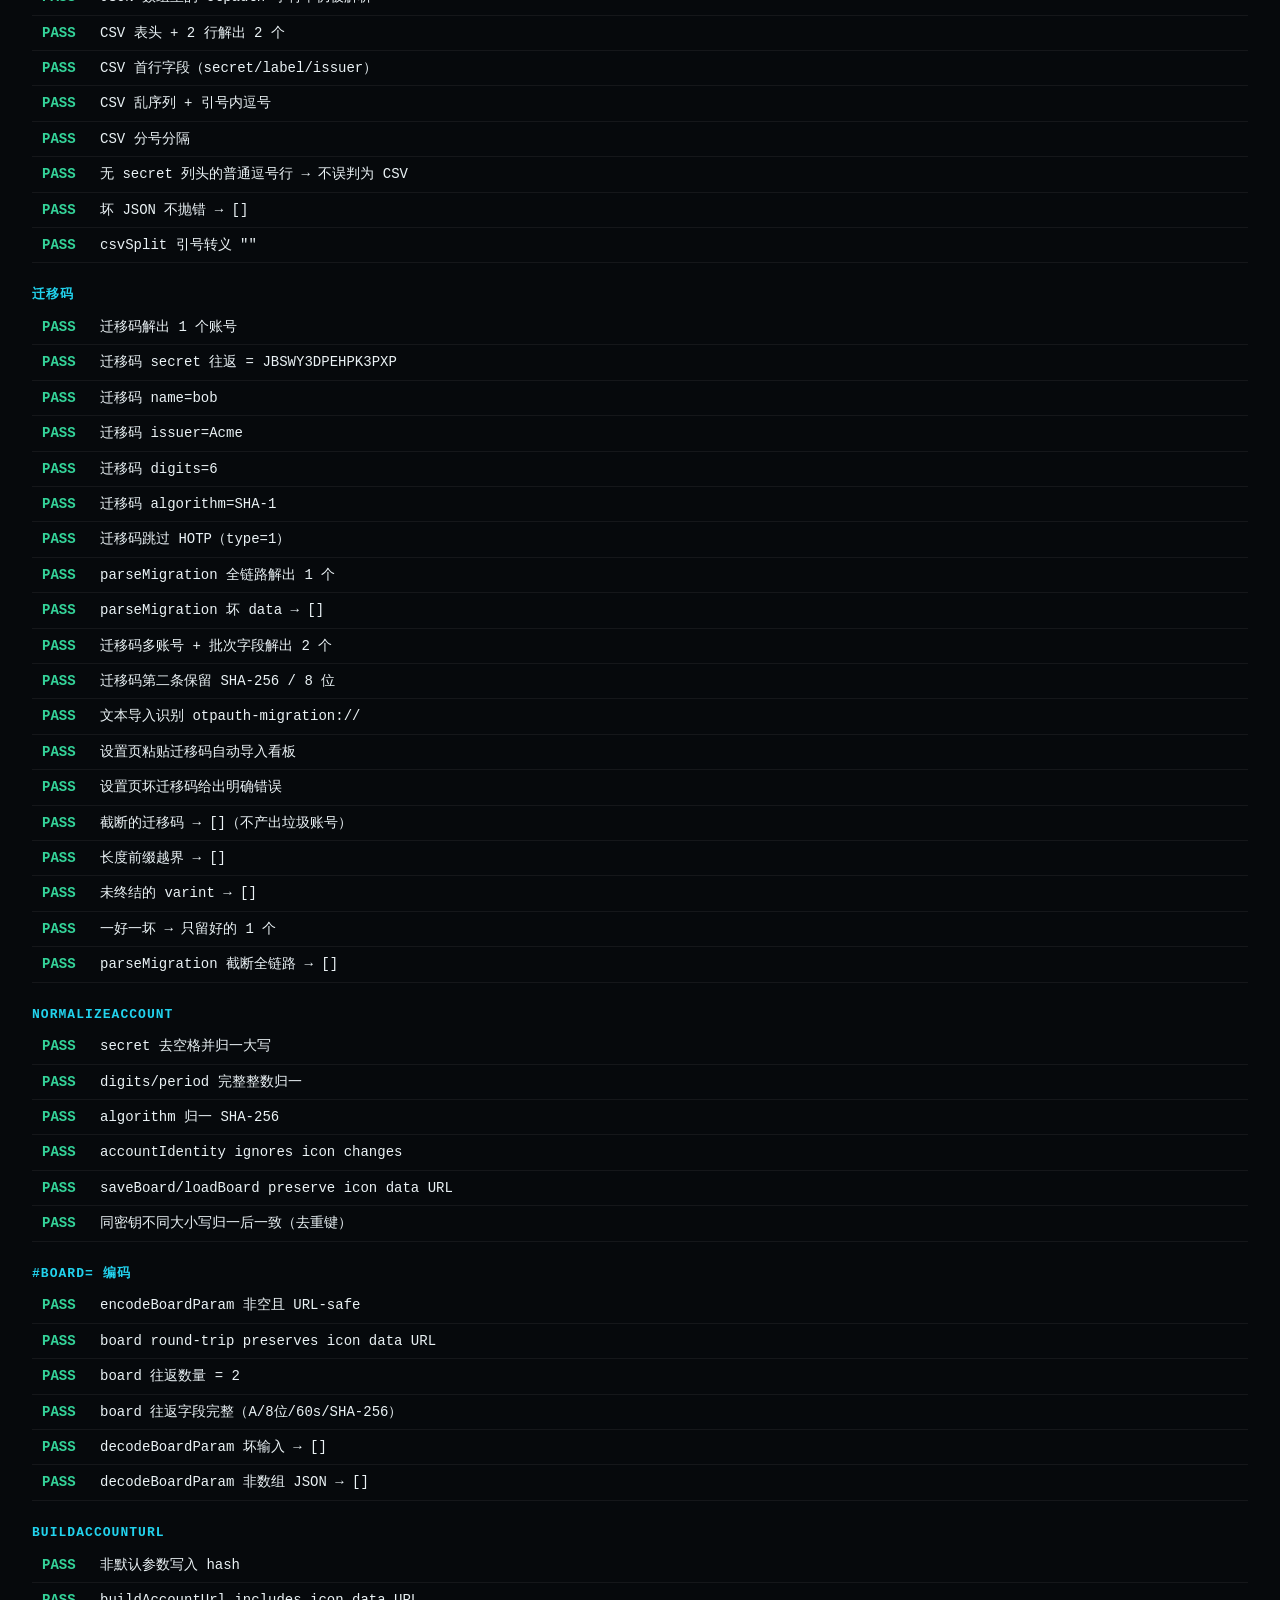
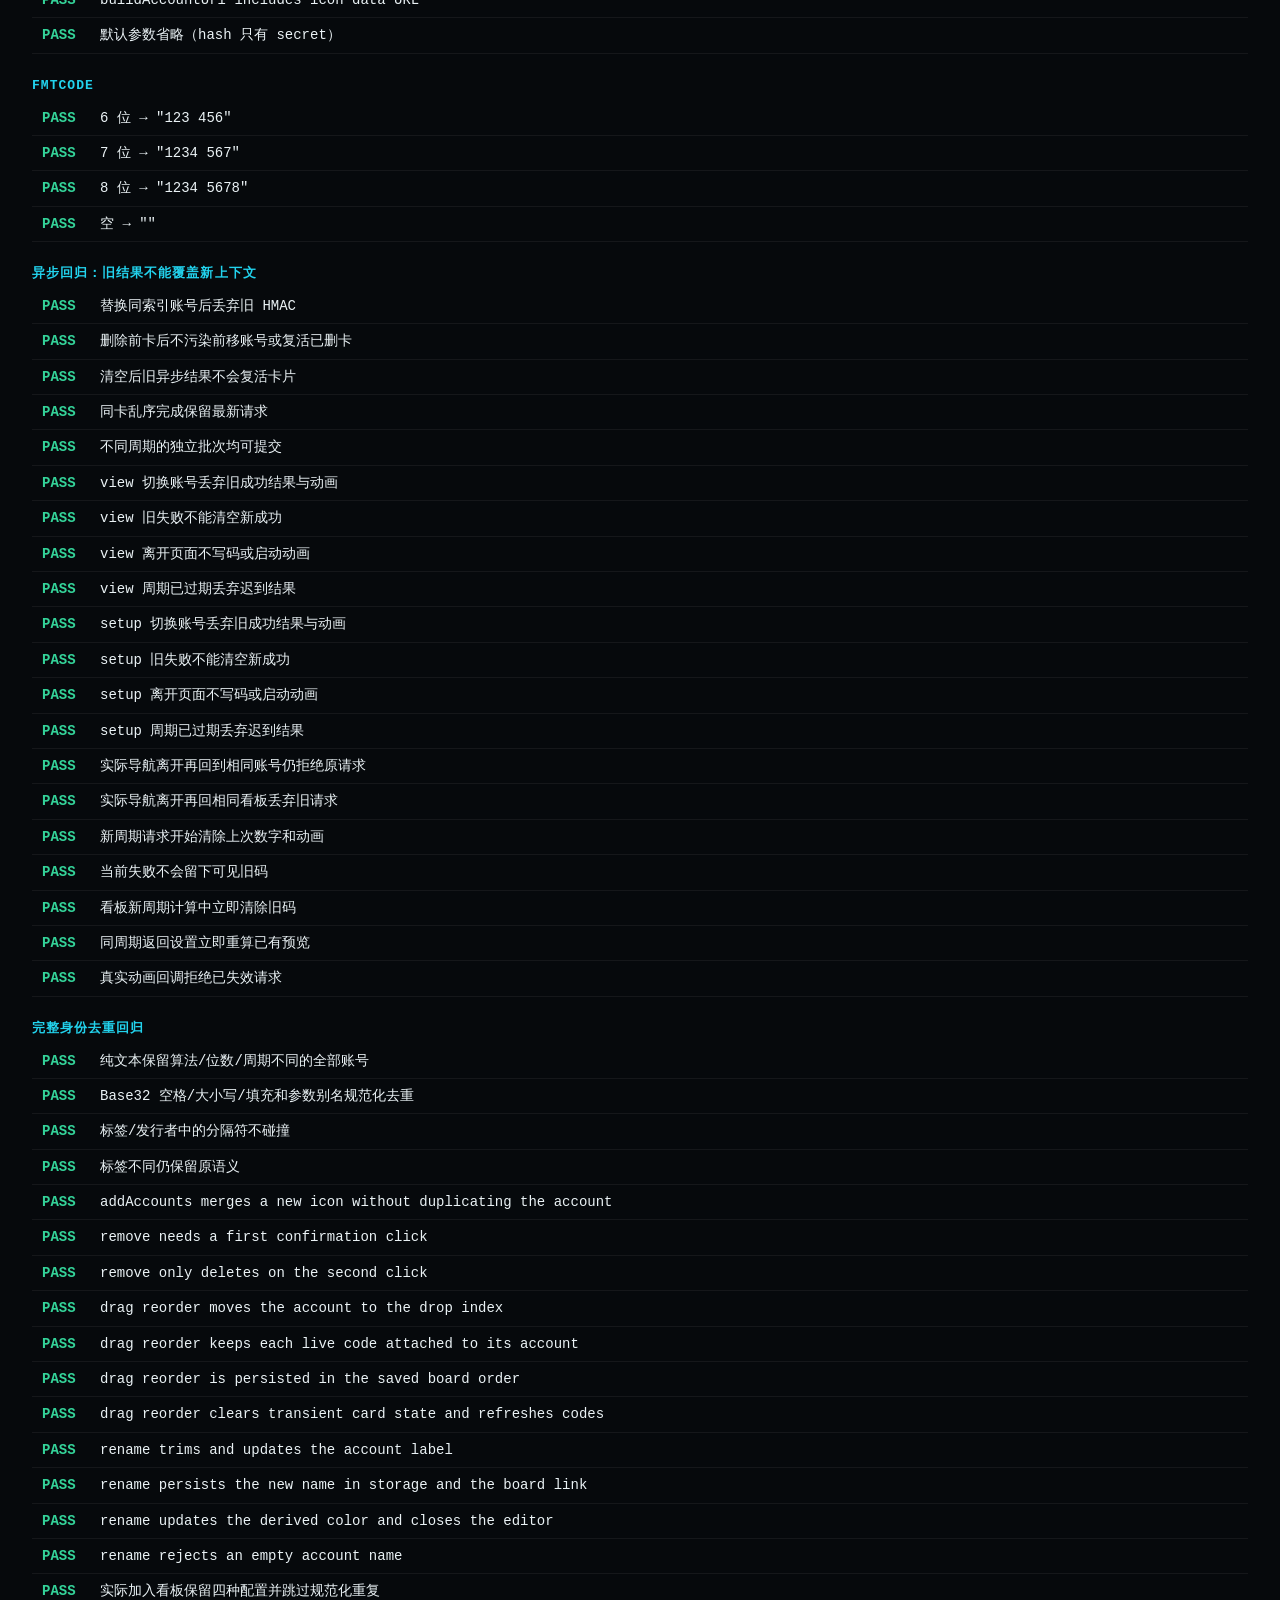
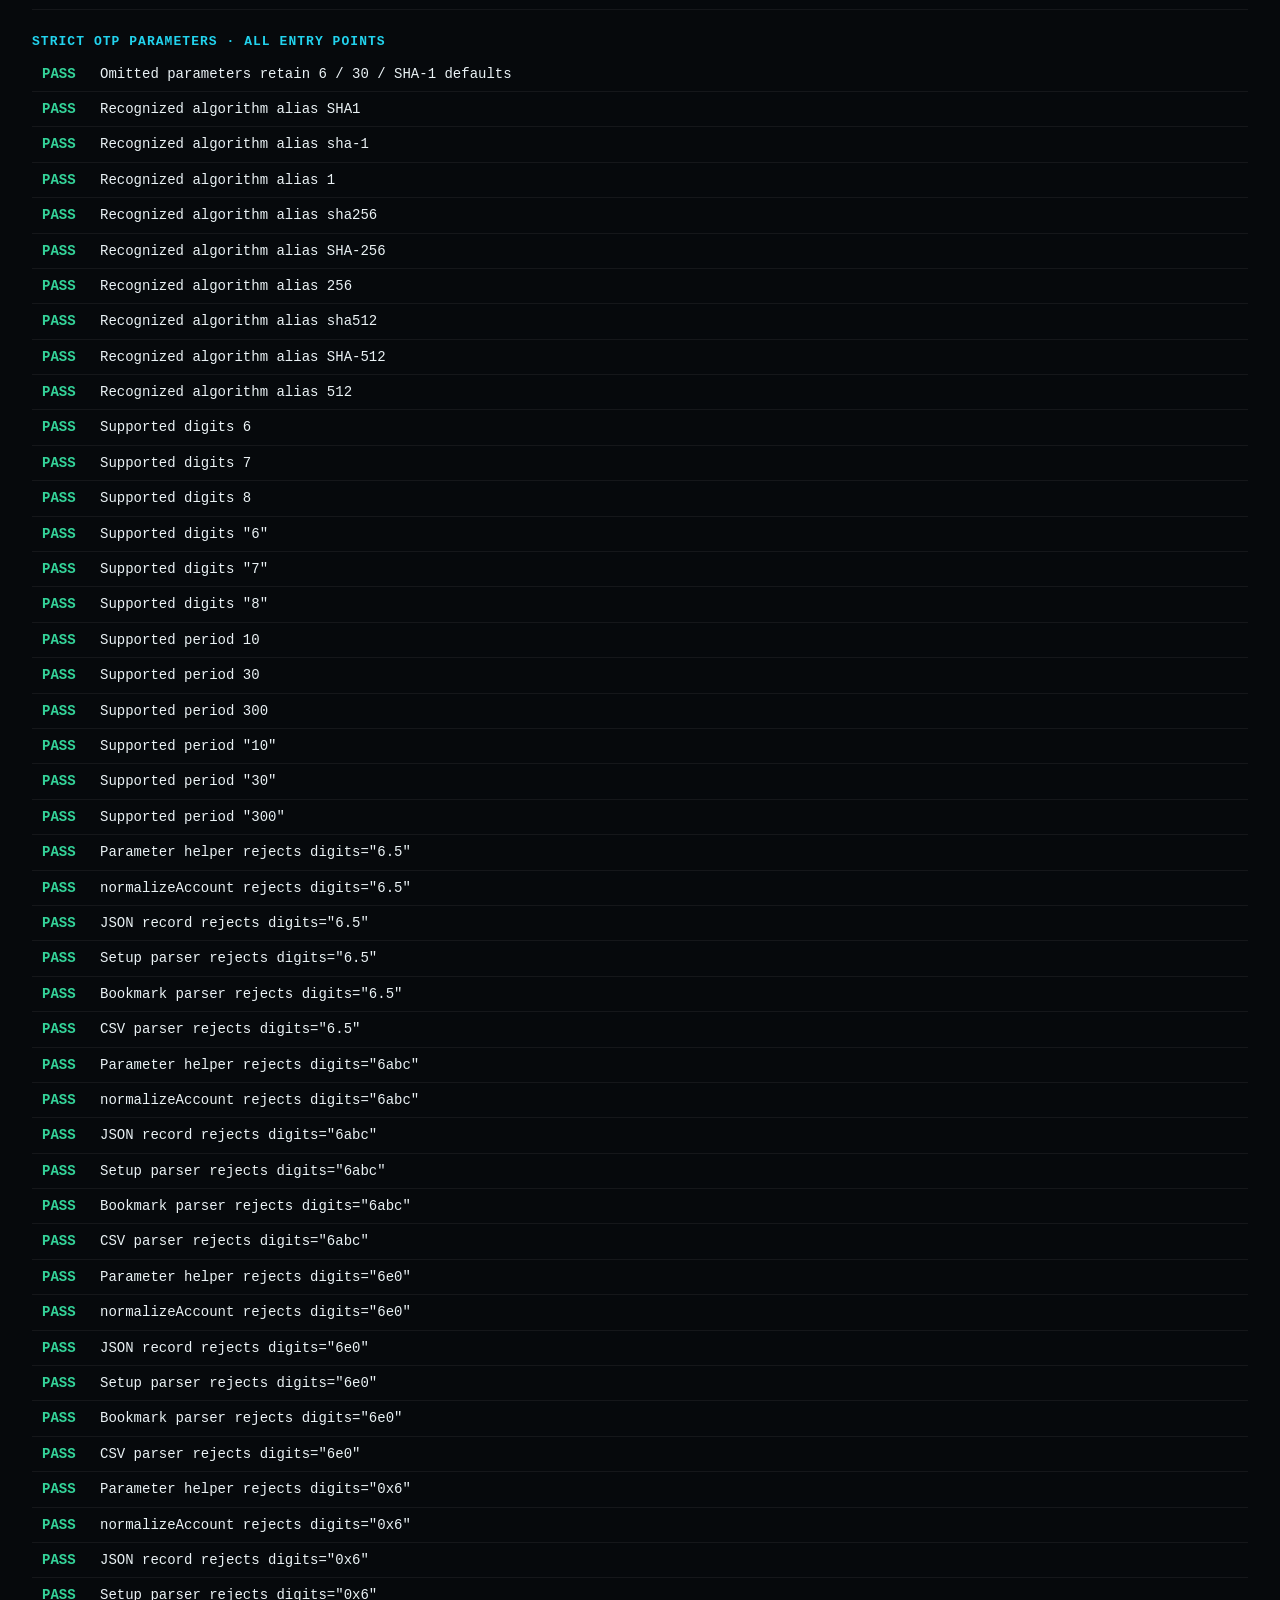
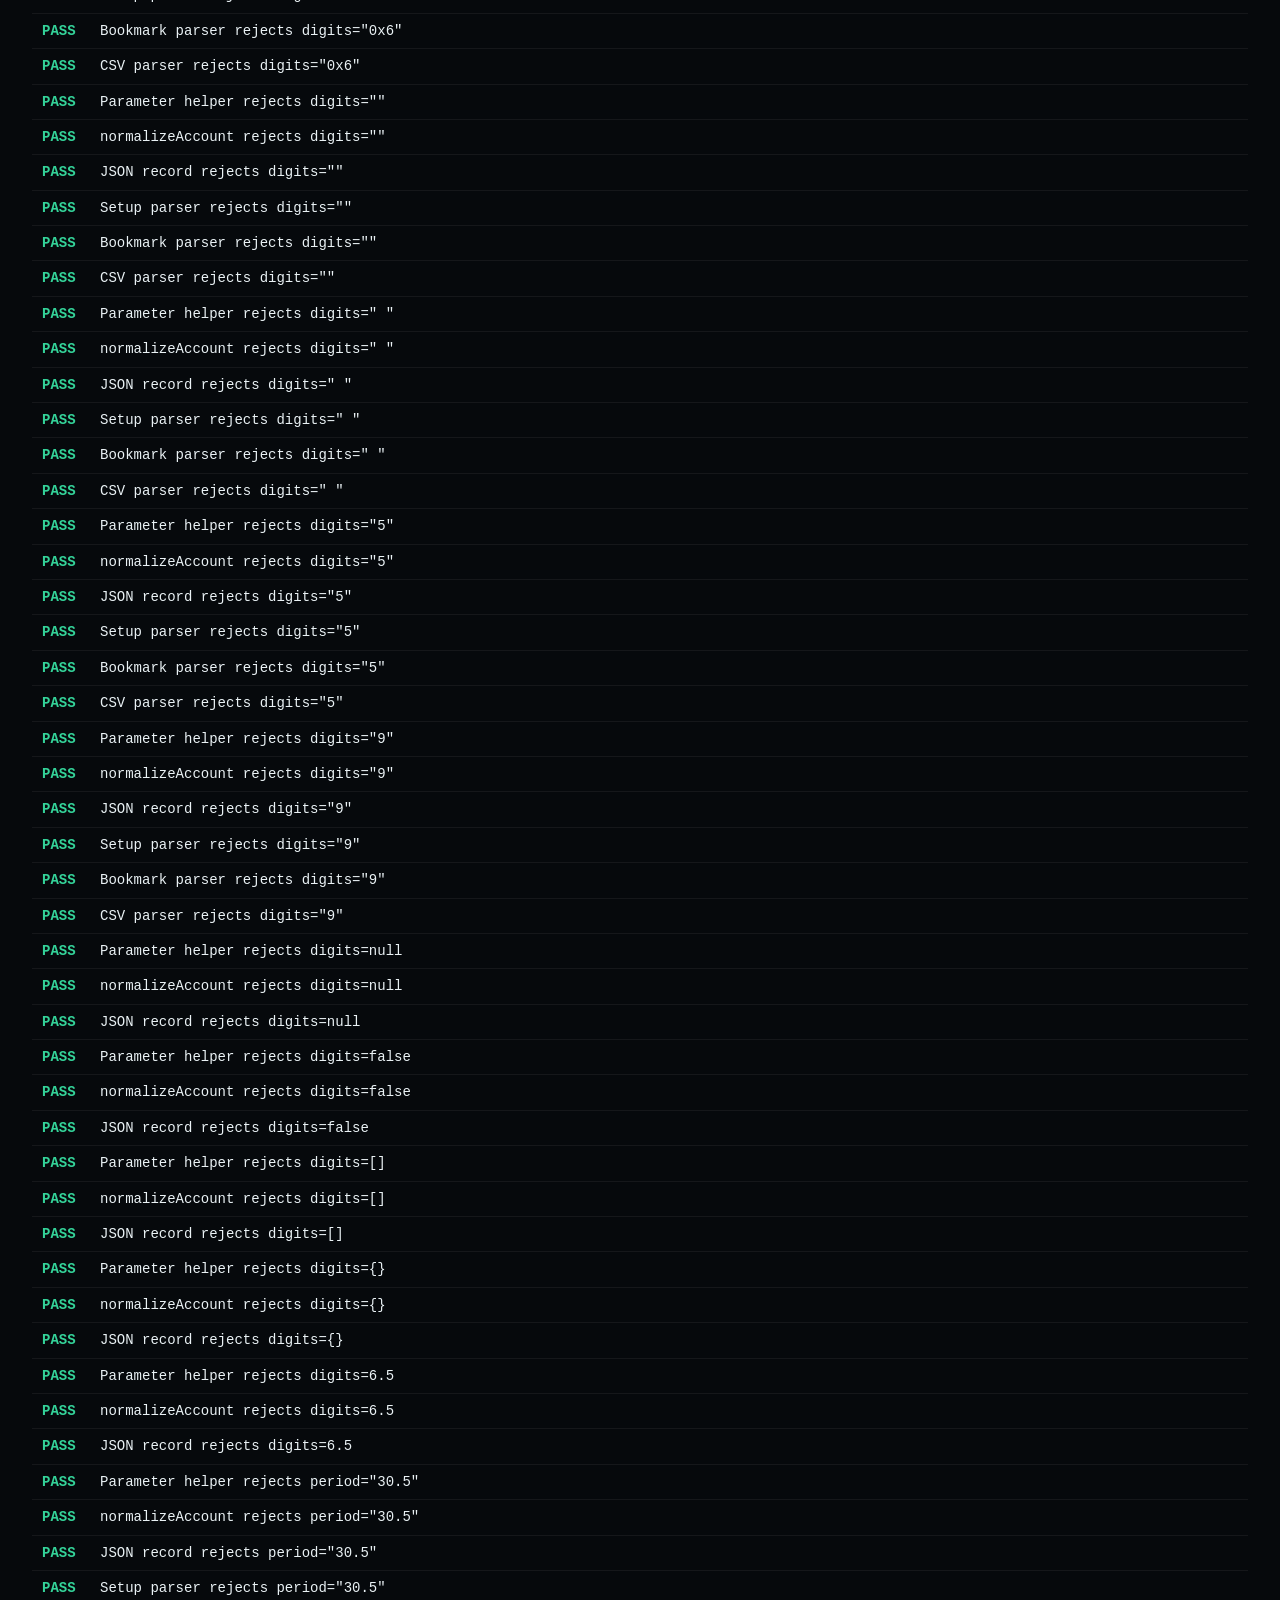
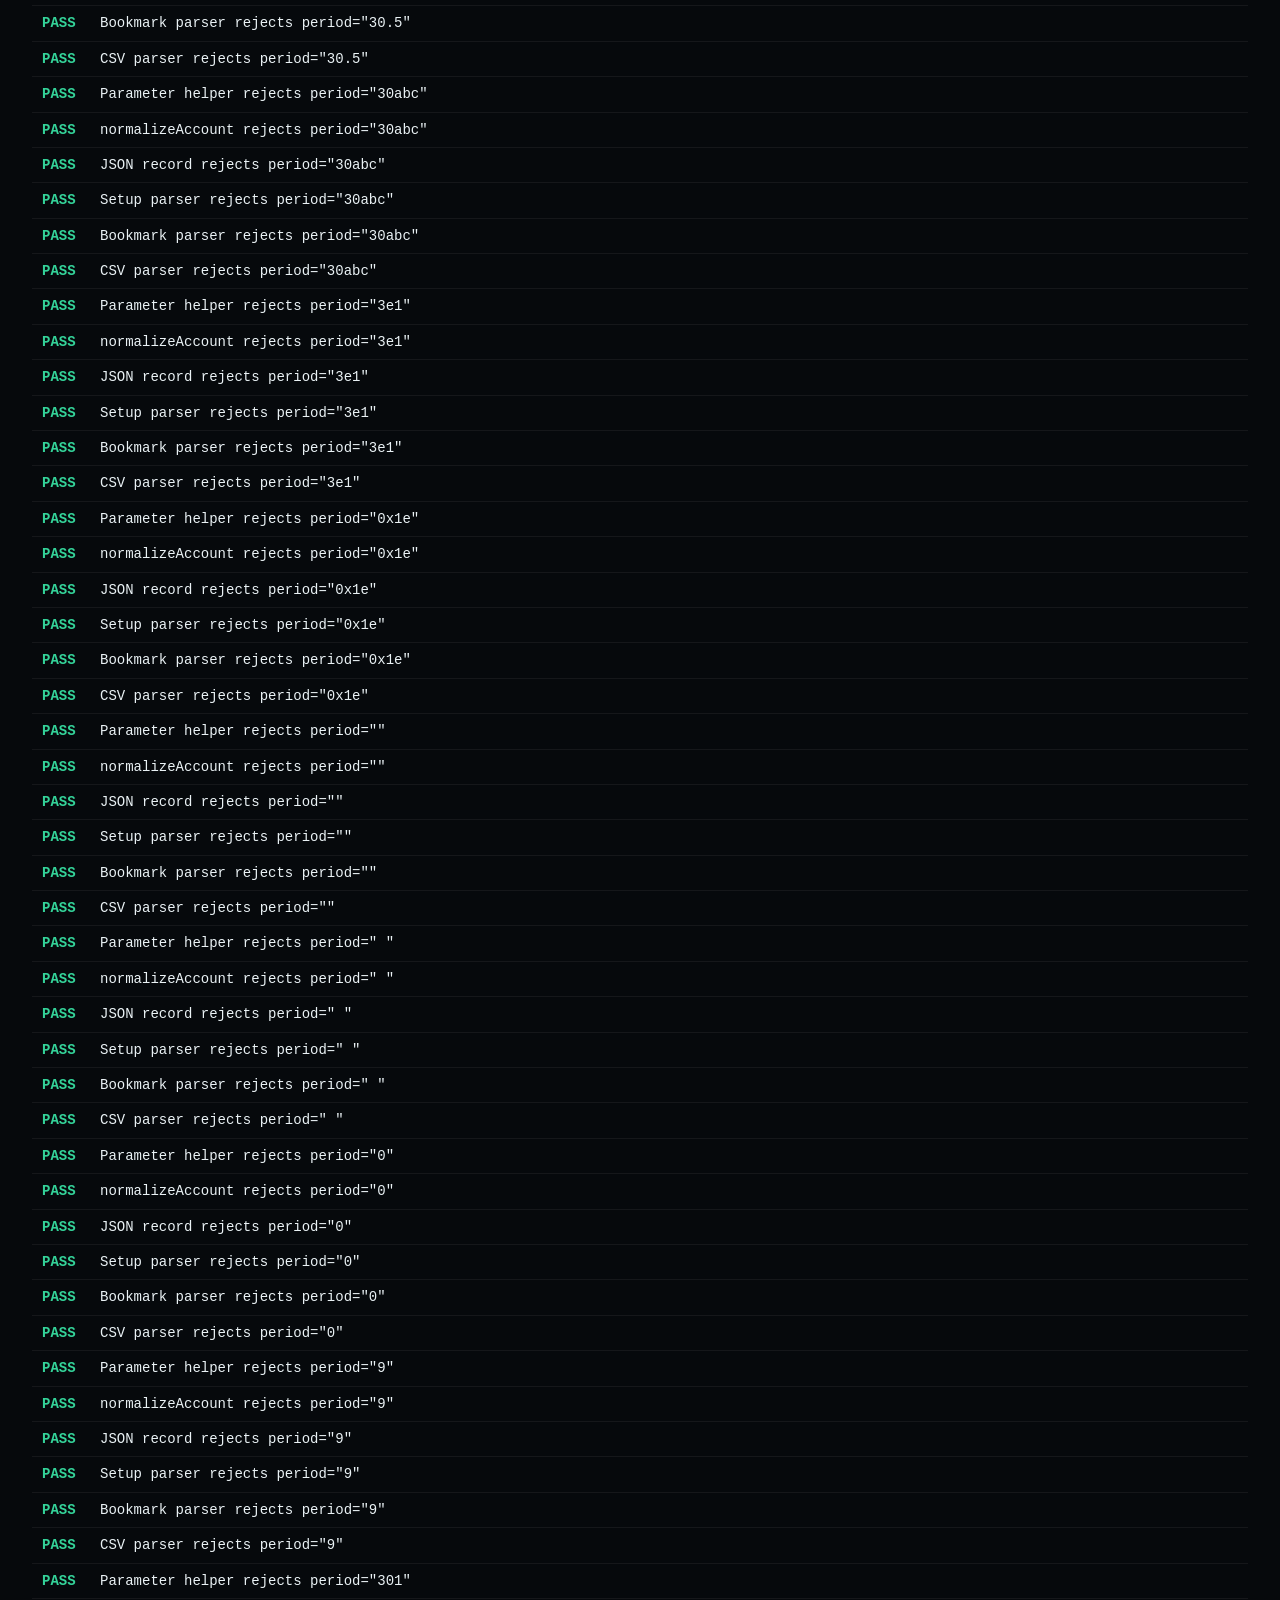
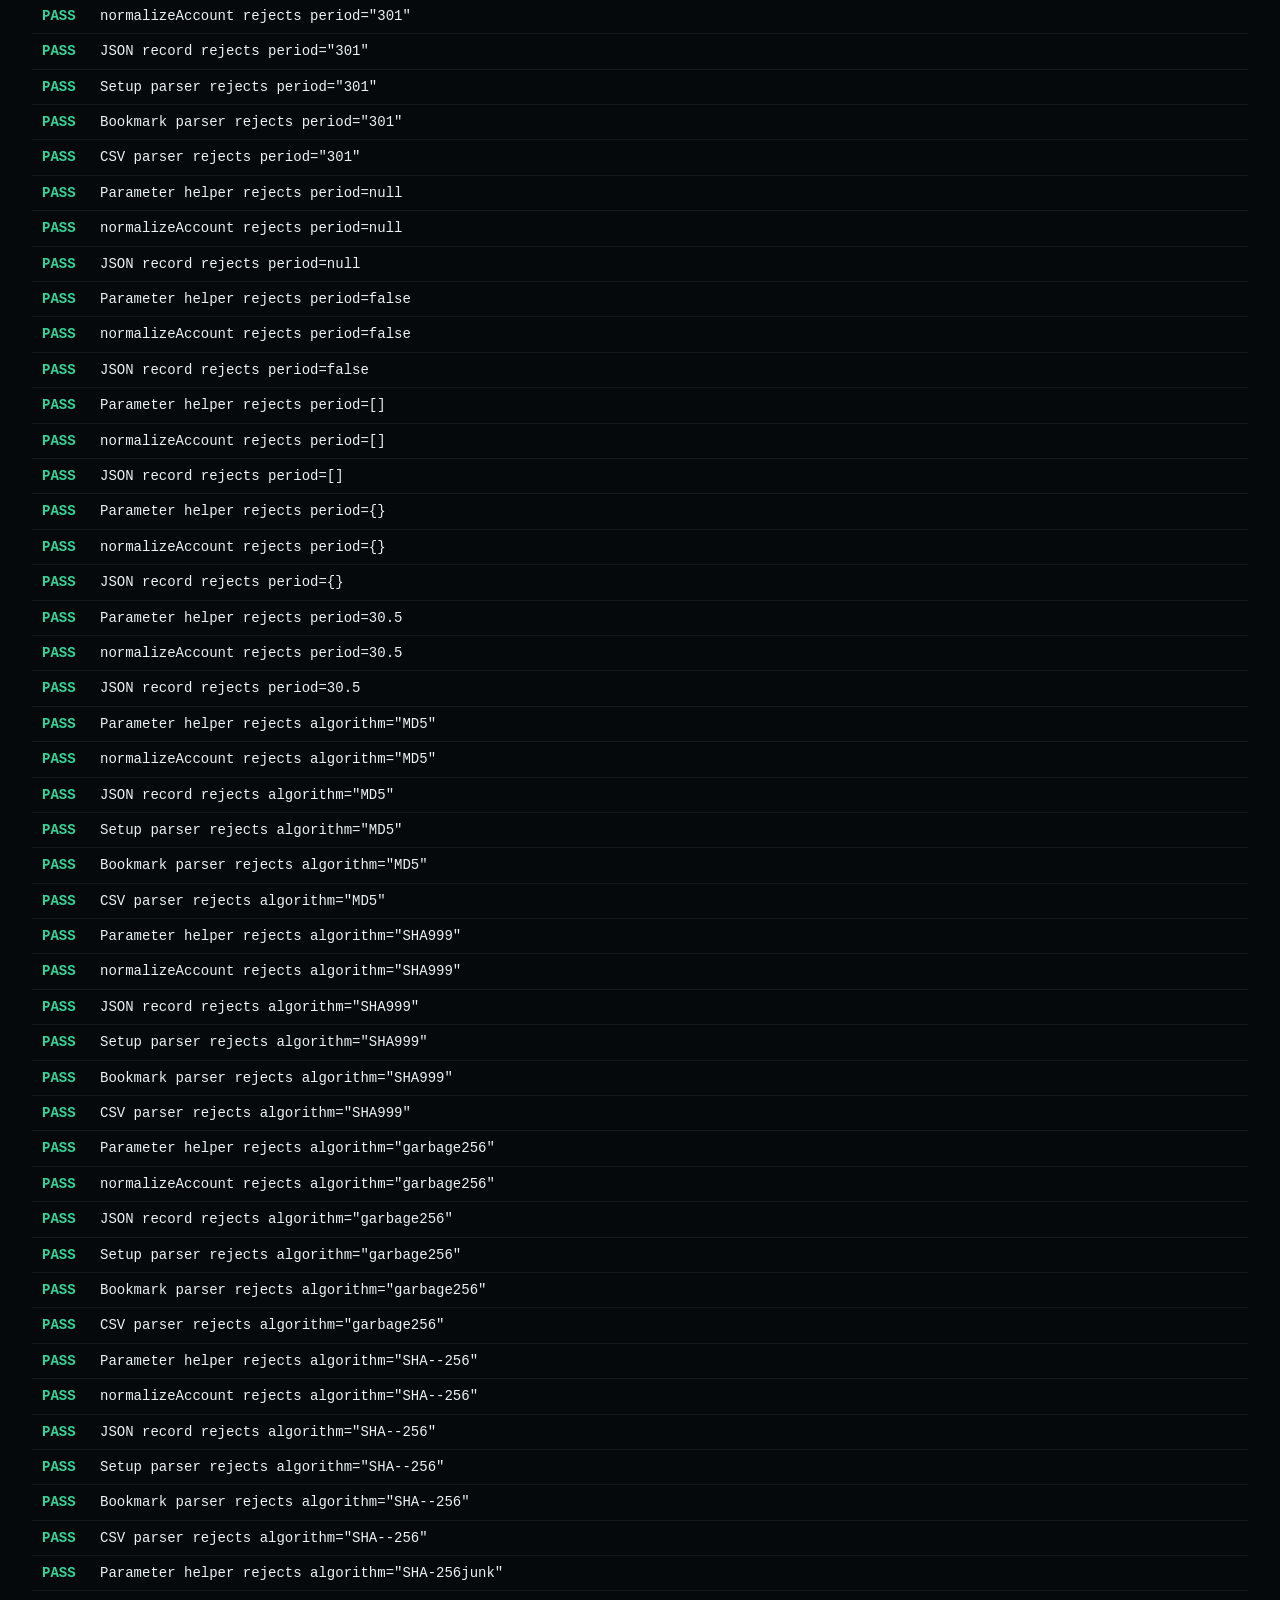
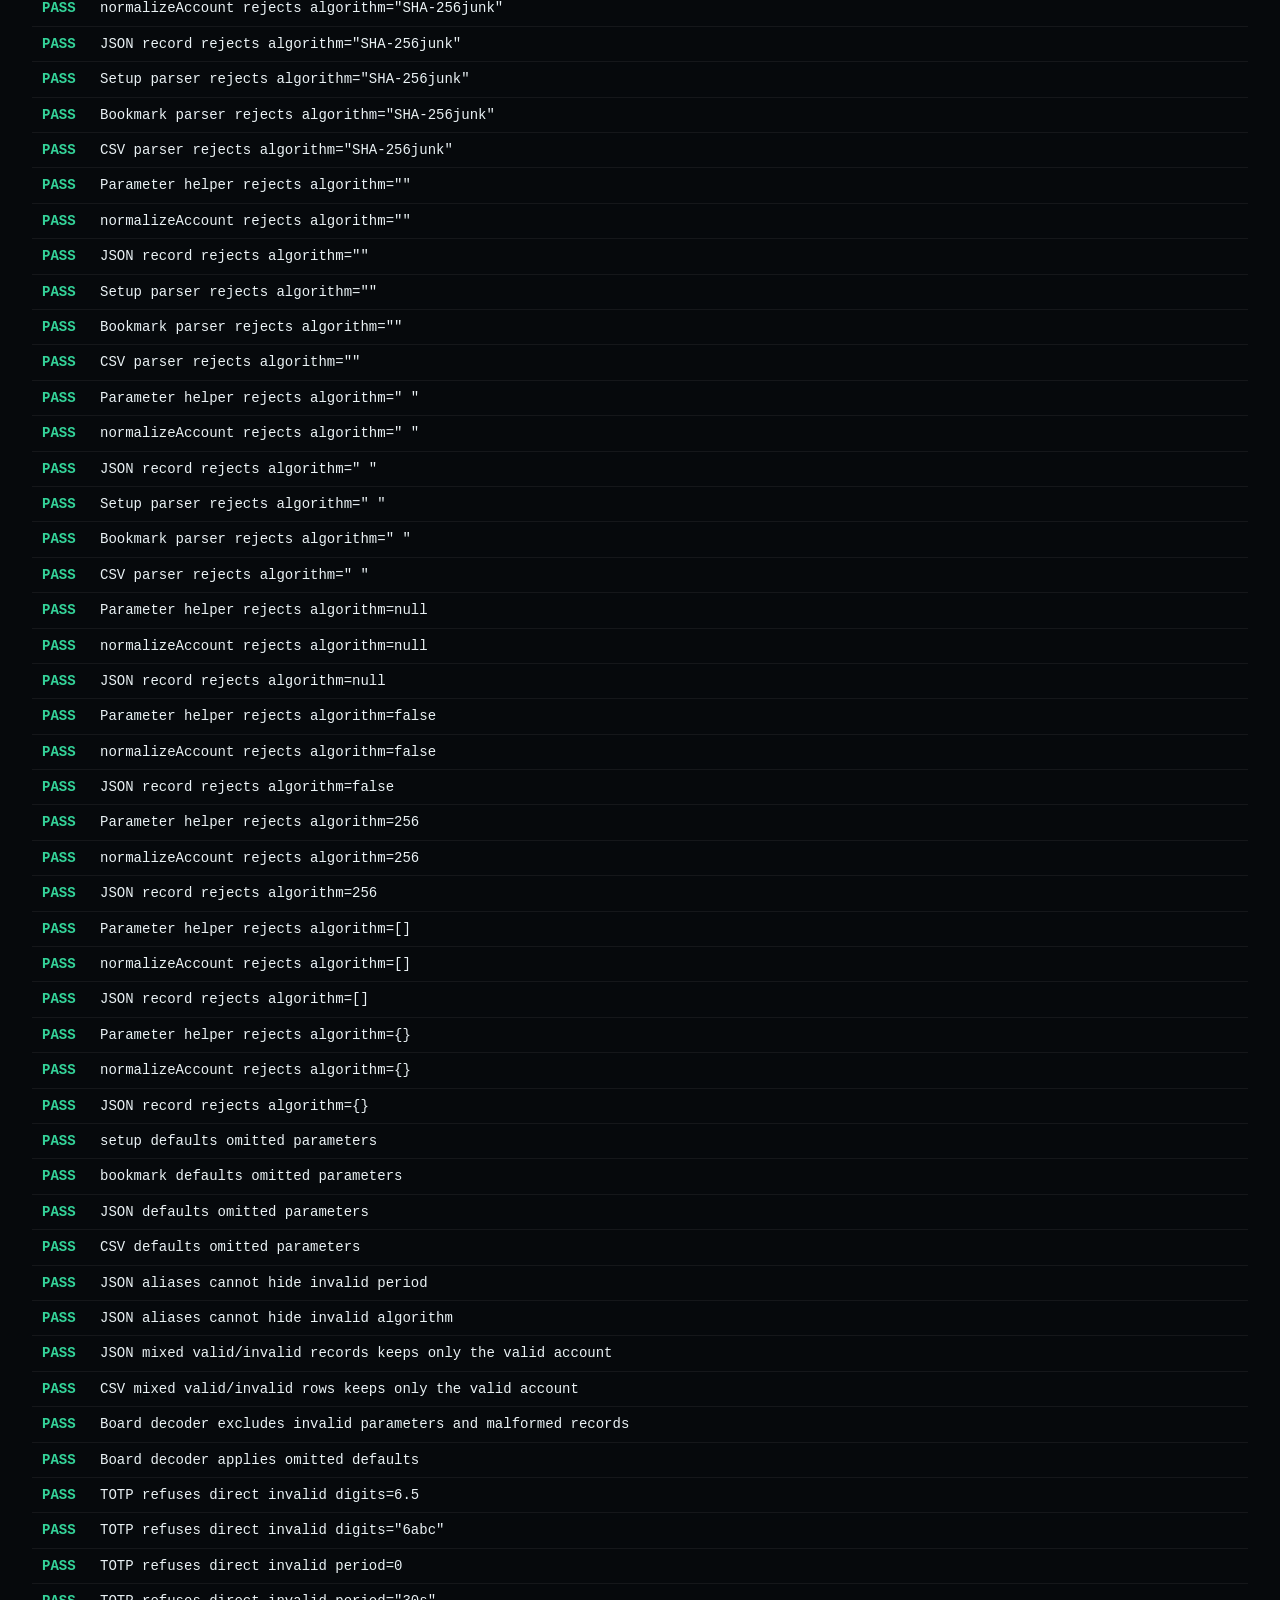
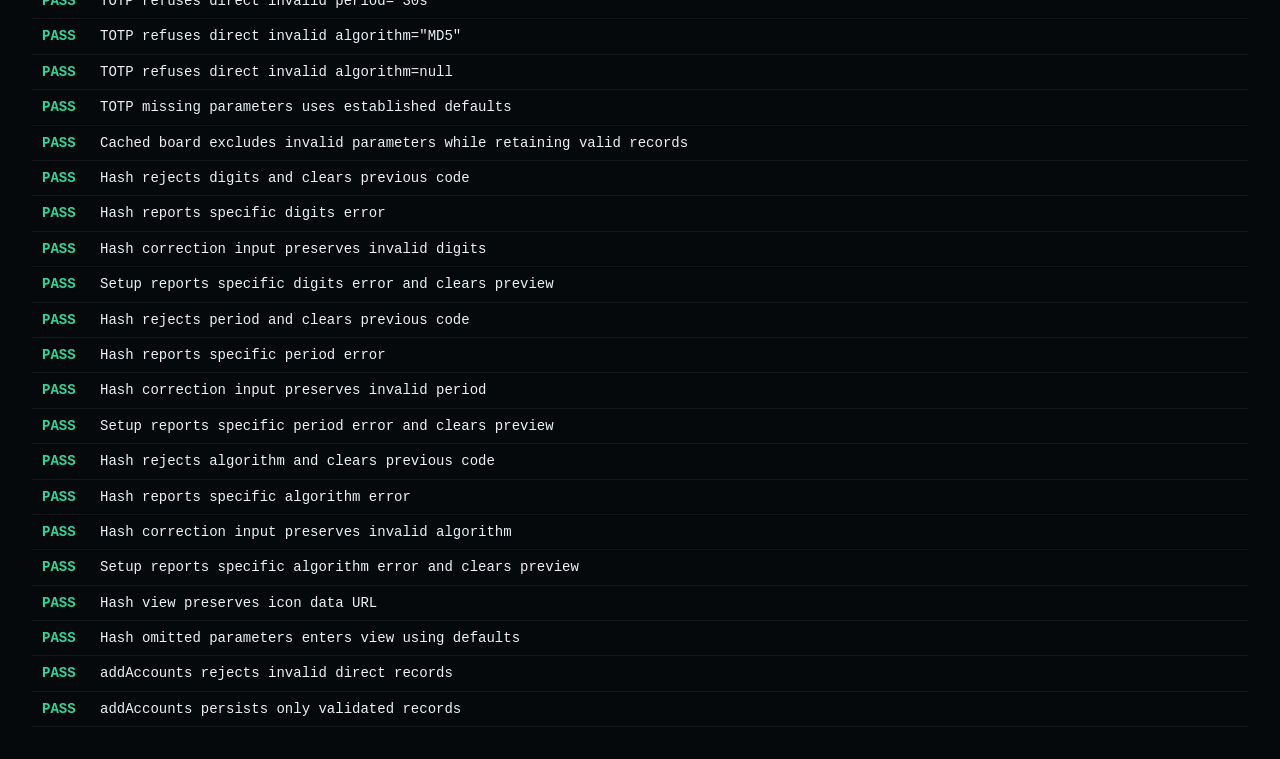
==== commit 4df5be7b: "feat: allow renaming accounts from the board" ====
--- a/tests.html
+++ b/tests.html
@@ -41,7 +41,7 @@
   'parseInput', 'parseAccountUrl', 'parseAccountsFromText',
   'parseStructured', 'accountFromRecord', 'csvSplit',
   'hashStr', 'pickColor', 'normalizeIcon', 'iconFromFile', 'normalizeAccount', 'otpIdentity', 'accountIdentity',
-  'refresh', 'refreshPreview', 'computeBoardCodes', 'invalidateCodeWork', 'addAccounts', 'armOrRemove', 'removeAccount', 'moveAccount', 'animateTo', 'goBoard', 'goSetup', 'boardTick', 'tick',
+  'refresh', 'refreshPreview', 'computeBoardCodes', 'invalidateCodeWork', 'addAccounts', 'armOrRemove', 'removeAccount', 'moveAccount', 'renameAccount', 'animateTo', 'goBoard', 'goSetup', 'boardTick', 'tick',
   'encodeBoardParam', 'decodeBoardParam', 'buildAccountUrl', 'fmtCode',
 ];
 
@@ -501,6 +501,27 @@
     check('drag reorder keeps each live code attached to its account', mx.state.boardLive.map((x) => x.code).join(',') === '222222,333333,111111');
     check('drag reorder is persisted in the saved board order', mx.saved.map((a) => a.label).join('') === 'BCA' && mx.synced.map((a) => a.label).join('') === 'BCA');
     check('drag reorder clears transient card state and refreshes codes', mx.state.dragFromIdx === null && mx.state.dragOverIdx === null && mx.state.removeArmedIdx === null && mx.state.copiedIdx === null && mx.refreshed === true);
+    const nx = {
+      state: {
+        accounts: [{ secret: 'JBSWY3DPEHPK3PXP', label: 'Old name', issuer: 'App', digits: 6, period: 30, algorithm: 'SHA-1', color: '#old' }],
+        editingAccountIdx: 0,
+        editingAccountName: ' New name ',
+        removeArmedIdx: 0,
+        copiedIdx: 1,
+      },
+      t: () => ({ renamedMsg: (label) => 'renamed:' + label }),
+      pickColor(account) { nx.colorSource = account; return '#new'; },
+      saveBoard(accounts) { nx.saved = accounts.slice(); },
+      syncBoardHash(accounts) { nx.synced = accounts.slice(); },
+      setState(update) { nx.state = { ...nx.state, ...update }; },
+    };
+    nx.renameAccount = app.renameAccount;
+    const renamed = app.renameAccount.call(nx, 0, '  New name  ');
+    check('rename trims and updates the account label', renamed === true && nx.state.accounts[0].label === 'New name');
+    check('rename persists the new name in storage and the board link', nx.saved[0].label === 'New name' && nx.synced[0].label === 'New name');
+    check('rename updates the derived color and closes the editor', nx.state.accounts[0].color === '#new' && nx.colorSource.label === 'New name' && nx.state.editingAccountIdx === null && nx.state.editingAccountName === '' && nx.state.removeArmedIdx === null && nx.state.copiedIdx === null);
+    const emptyRename = app.renameAccount.call(nx, 0, '   ');
+    check('rename rejects an empty account name', emptyRename === false && nx.state.accounts[0].label === 'New name');
     check('实际加入看板保留四种配置并跳过规范化重复',x.state.accounts.length===4);
   } finally { Date.now=originalNow; }
 
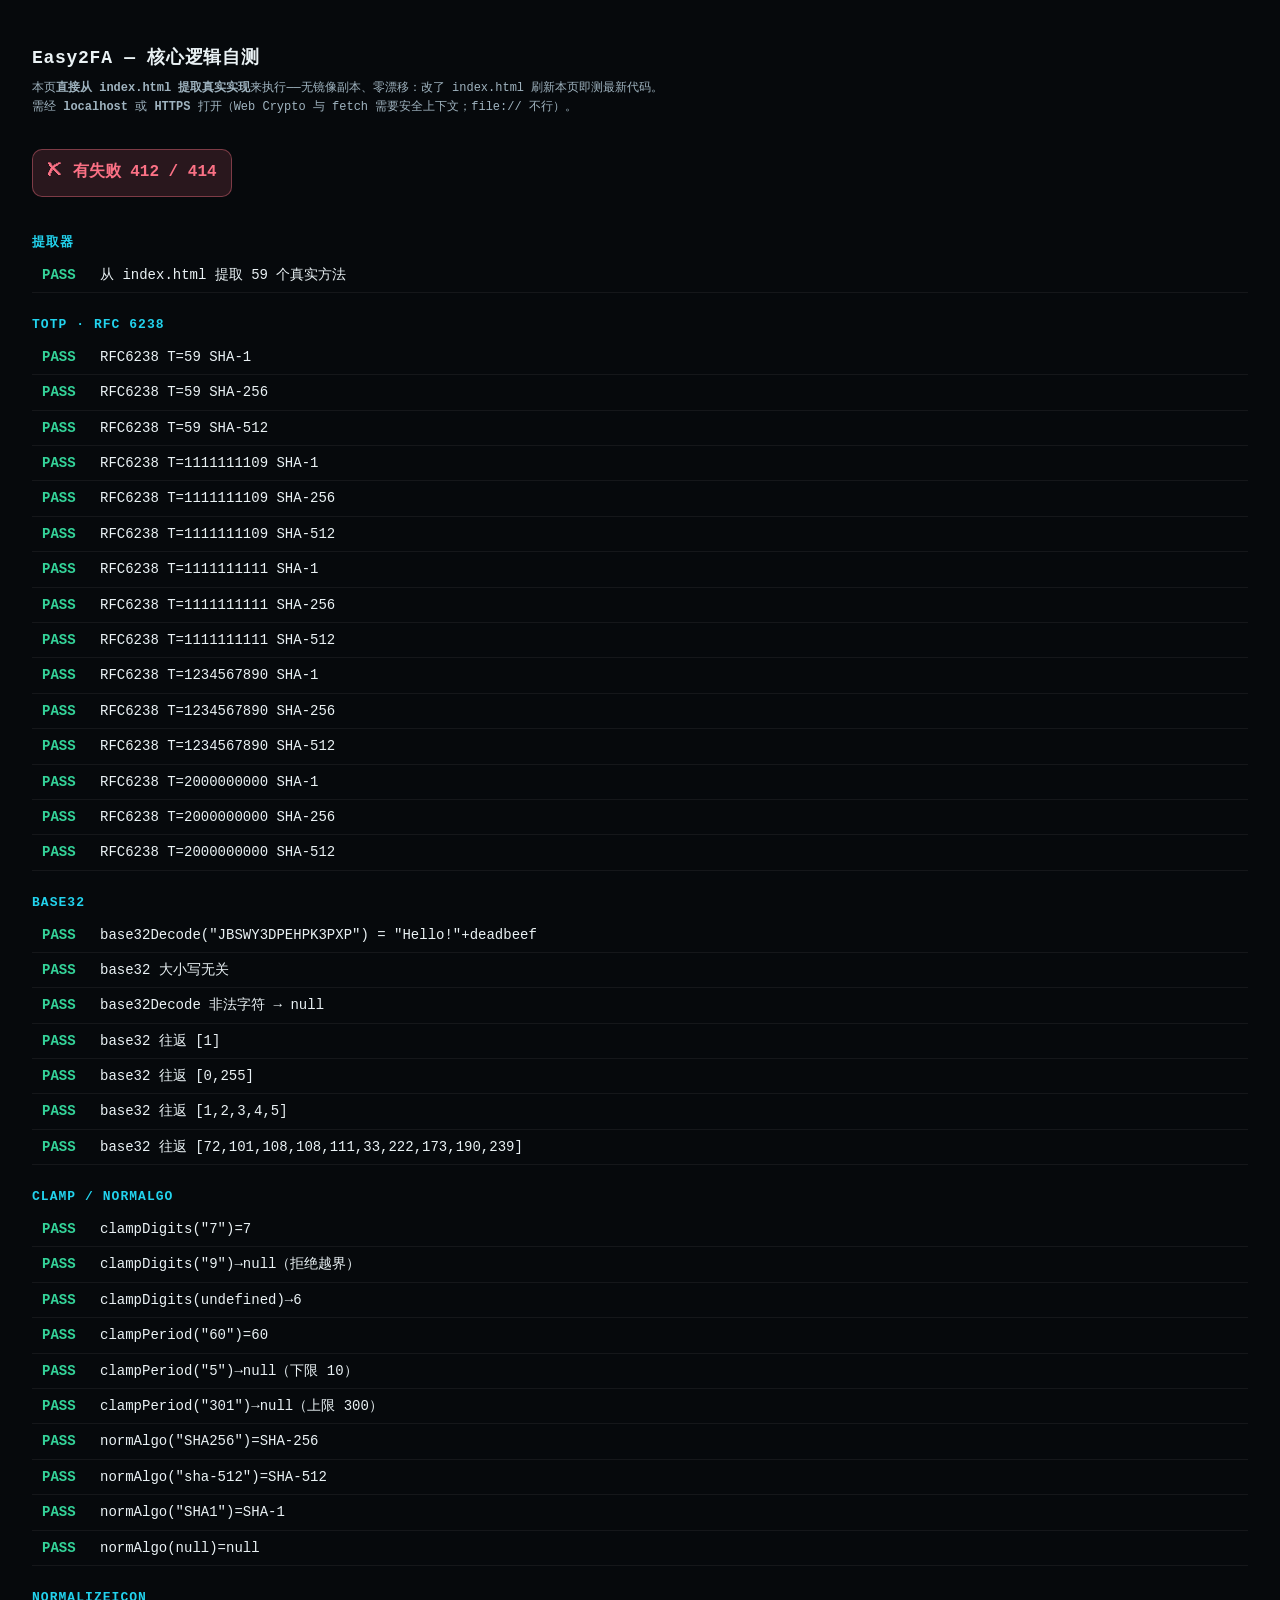
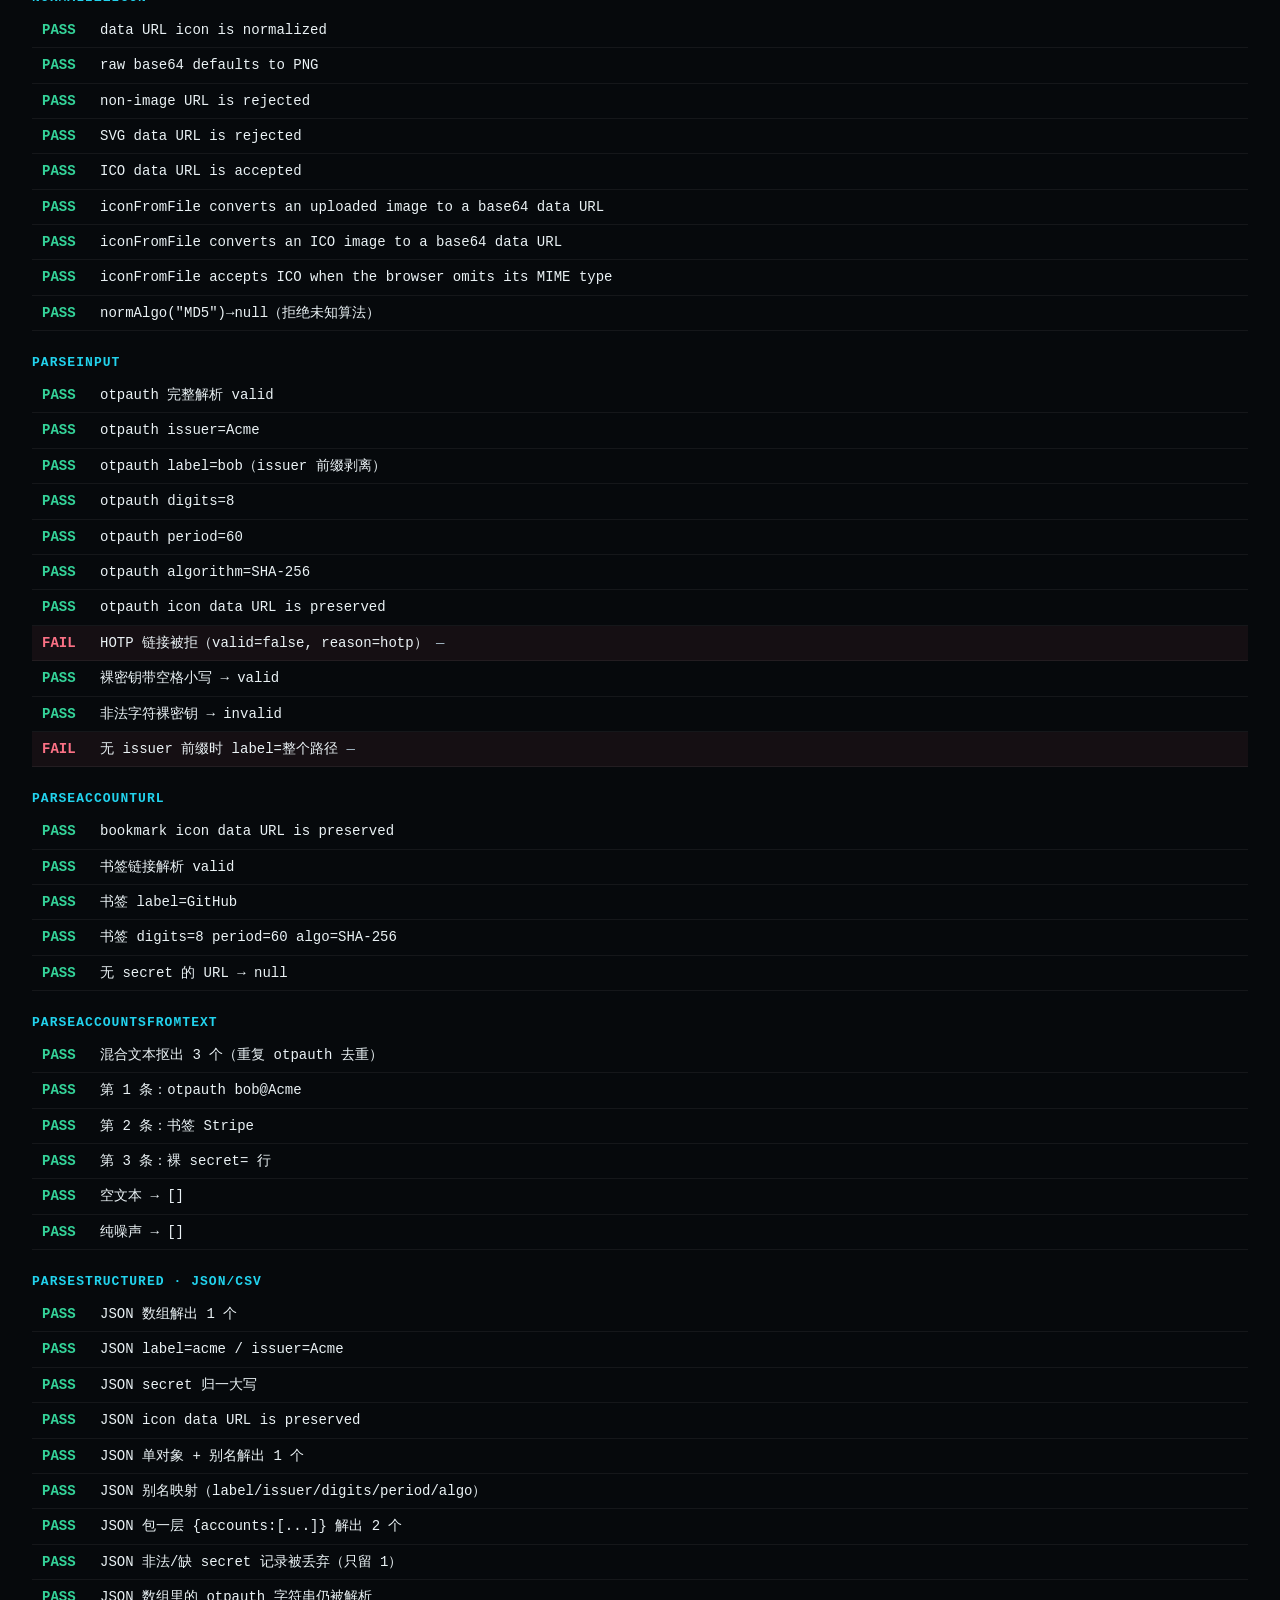
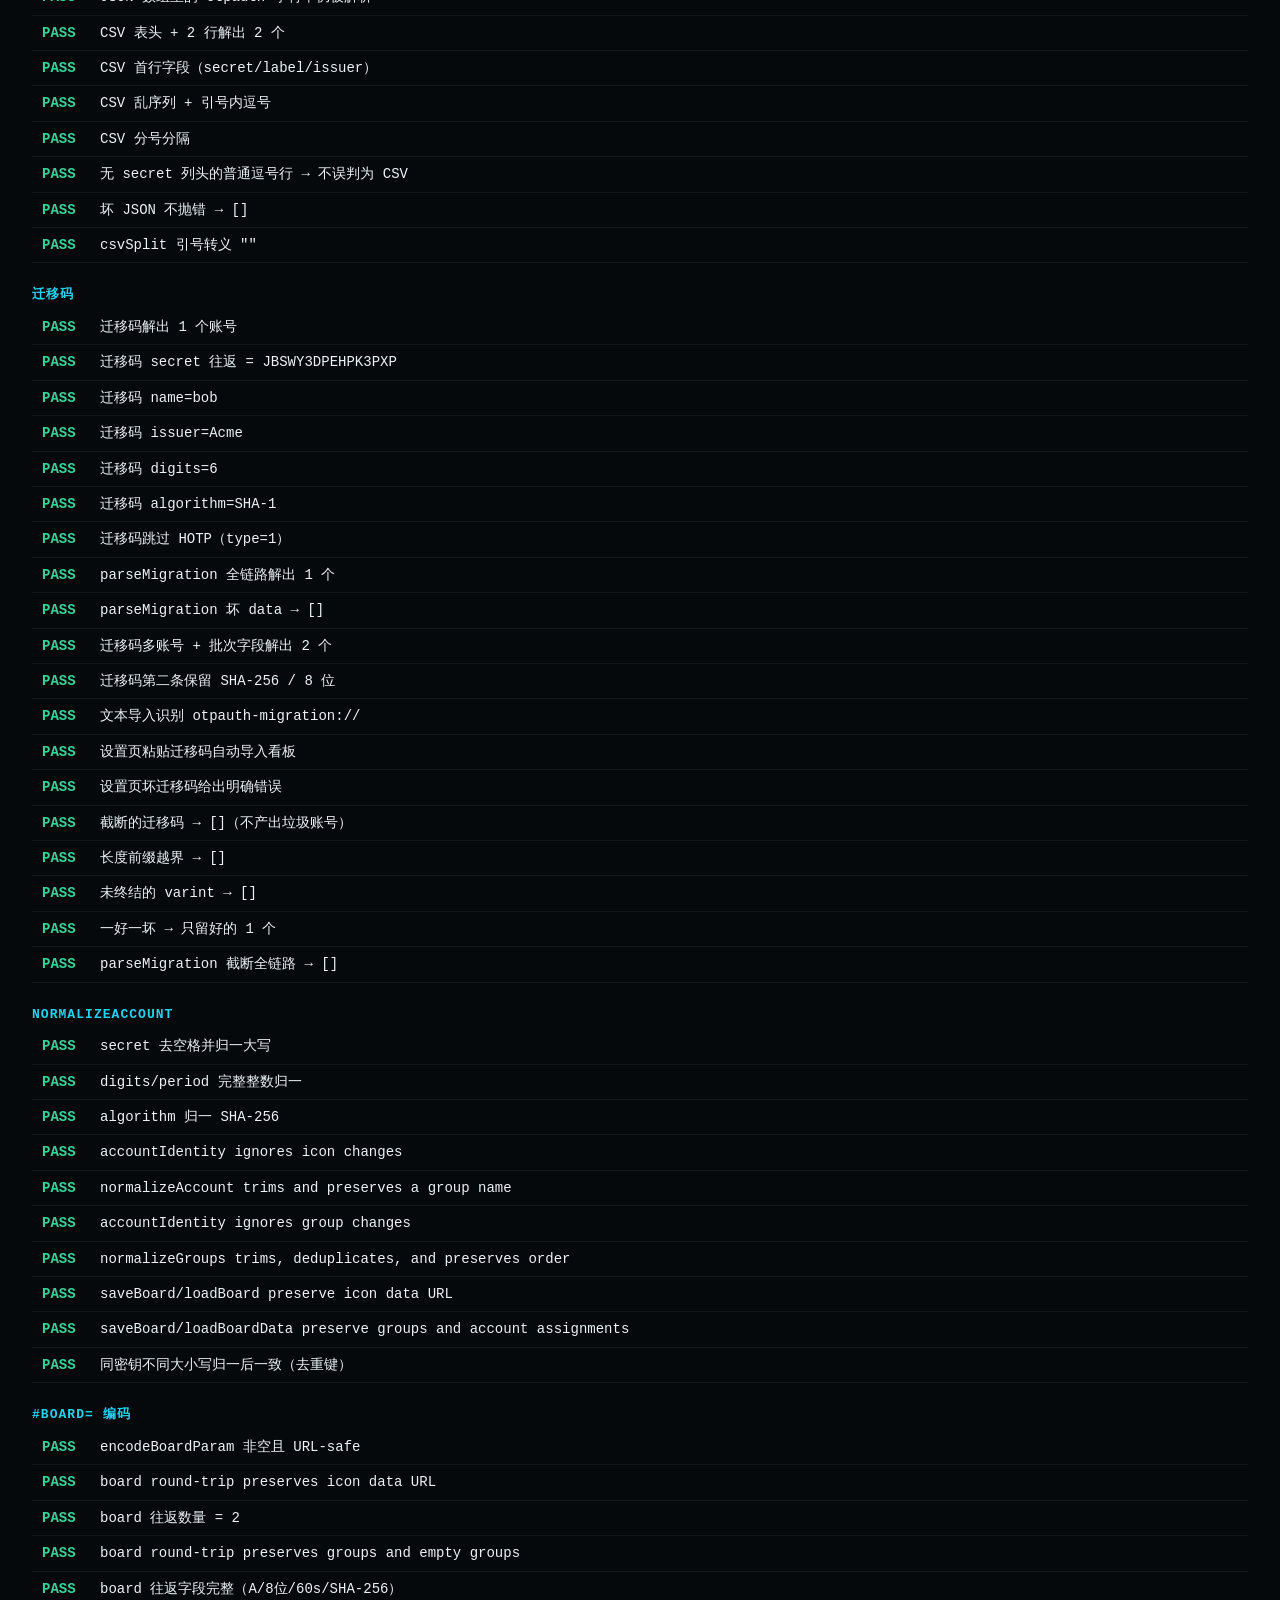
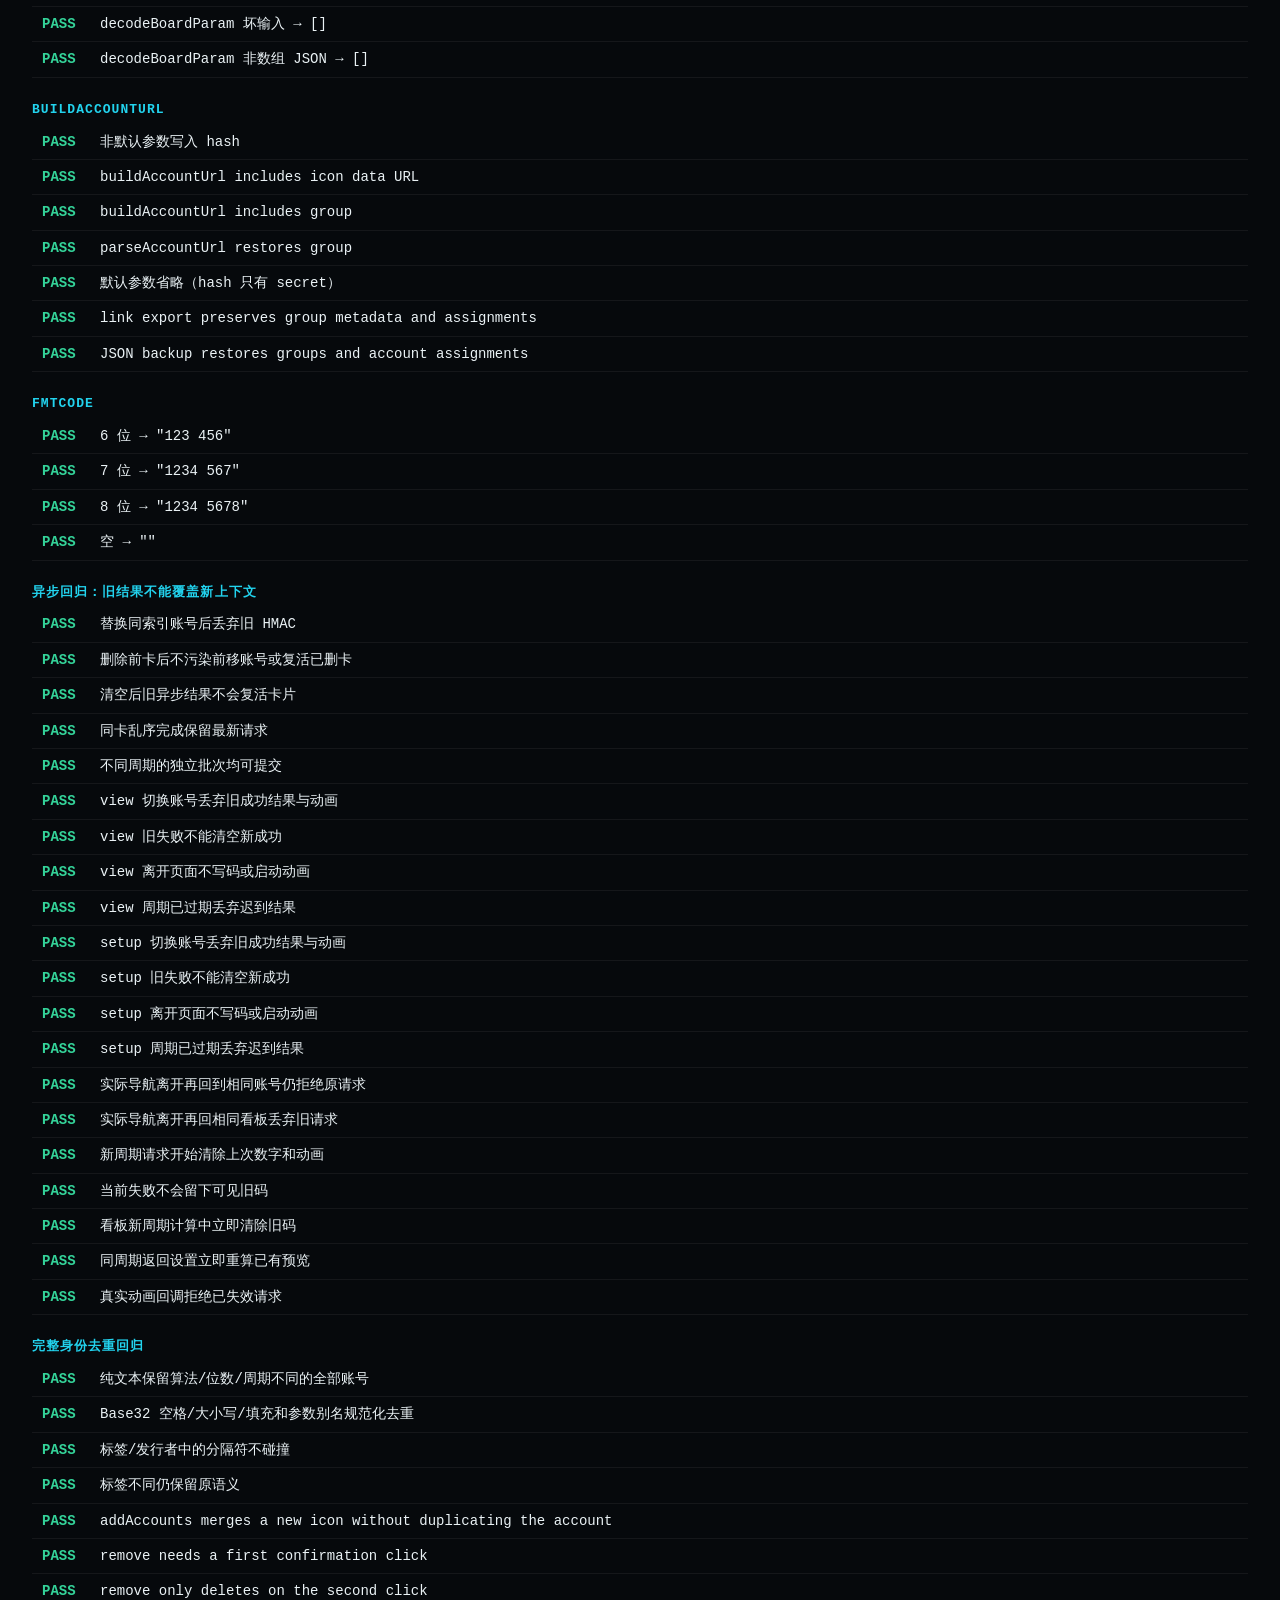
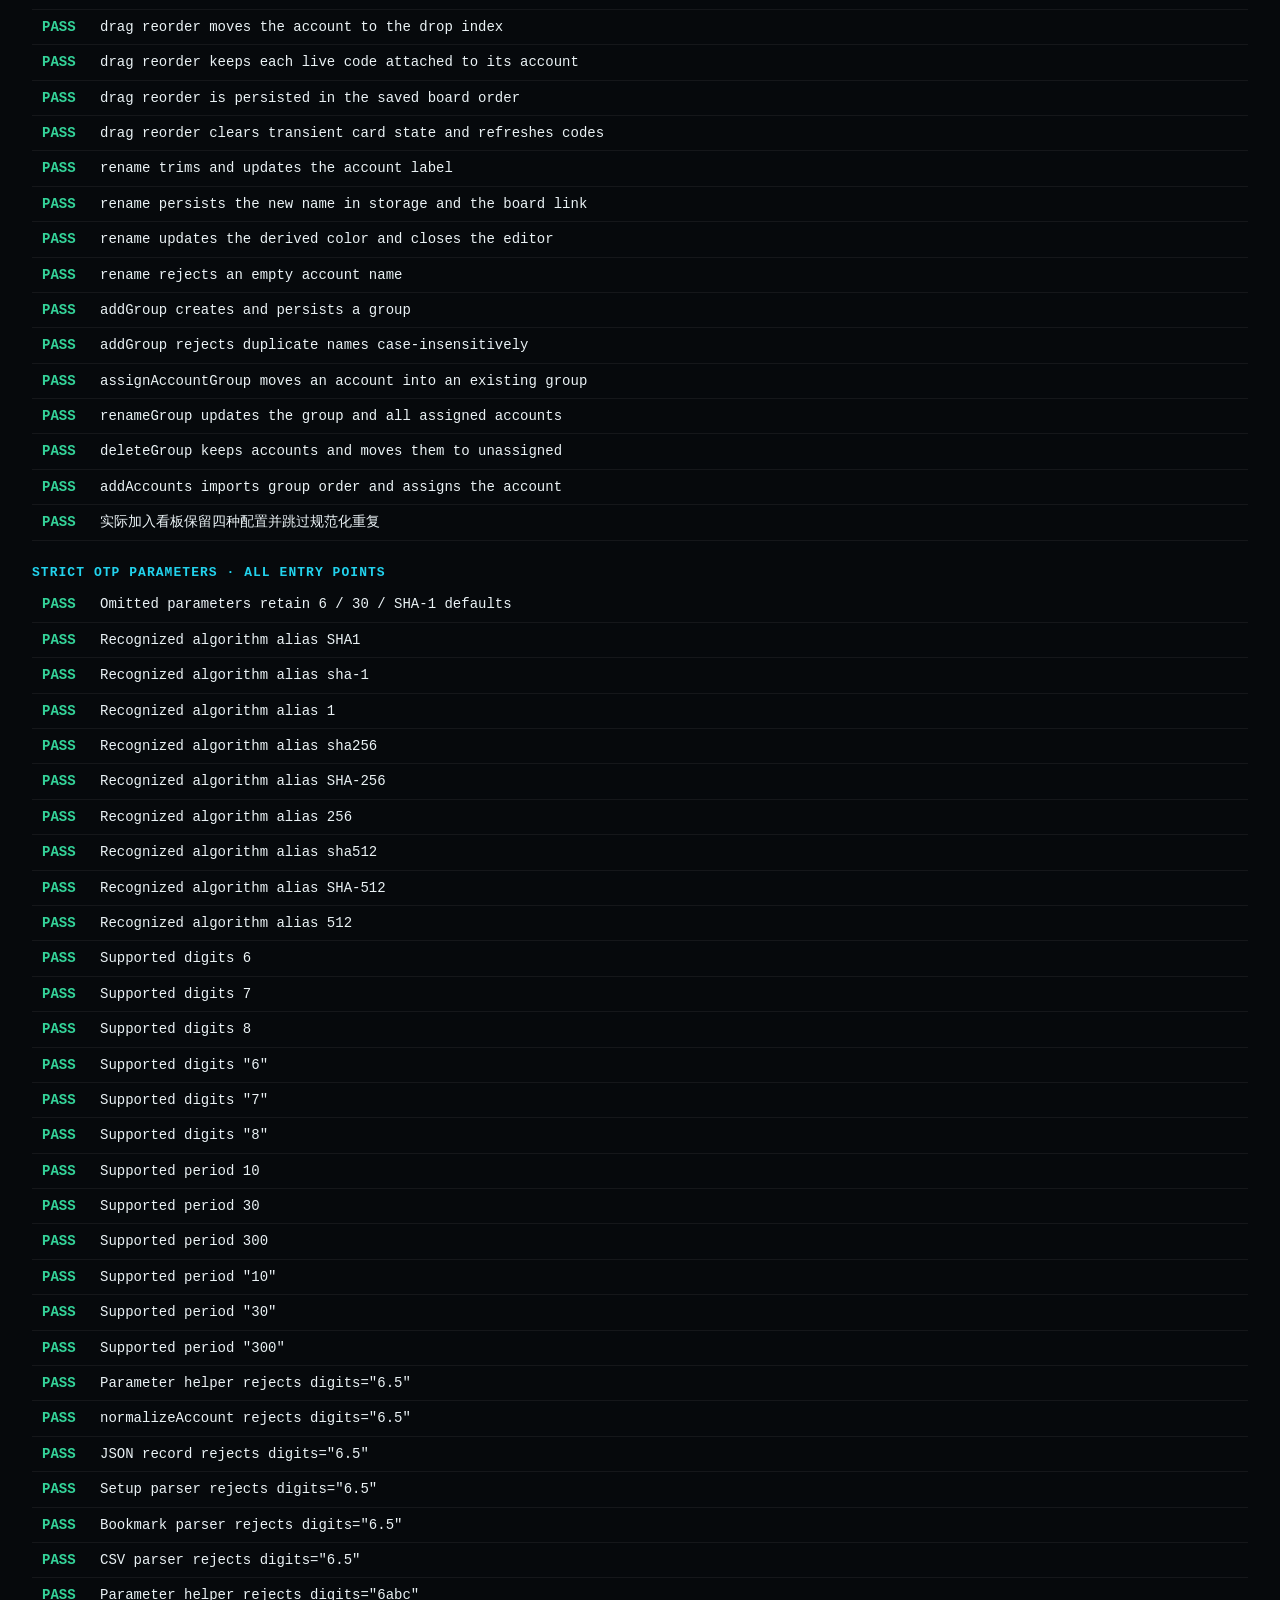
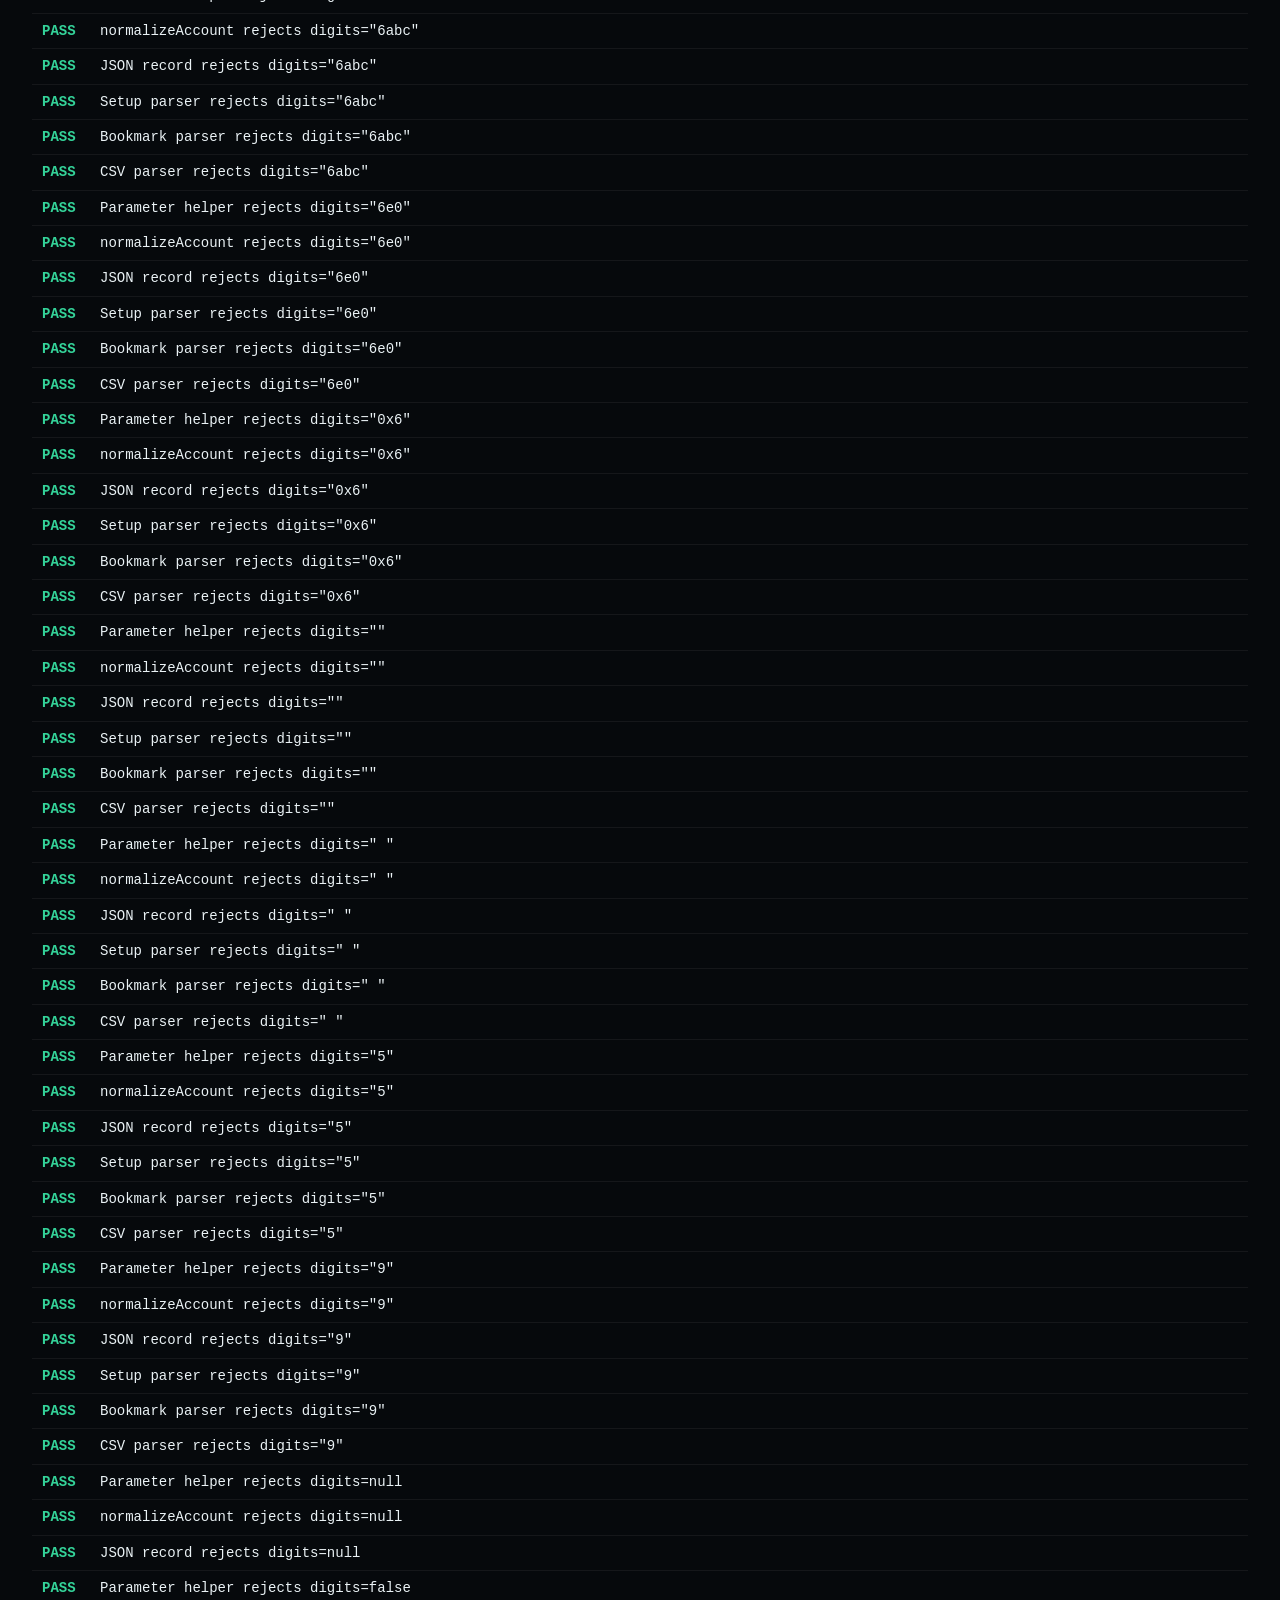
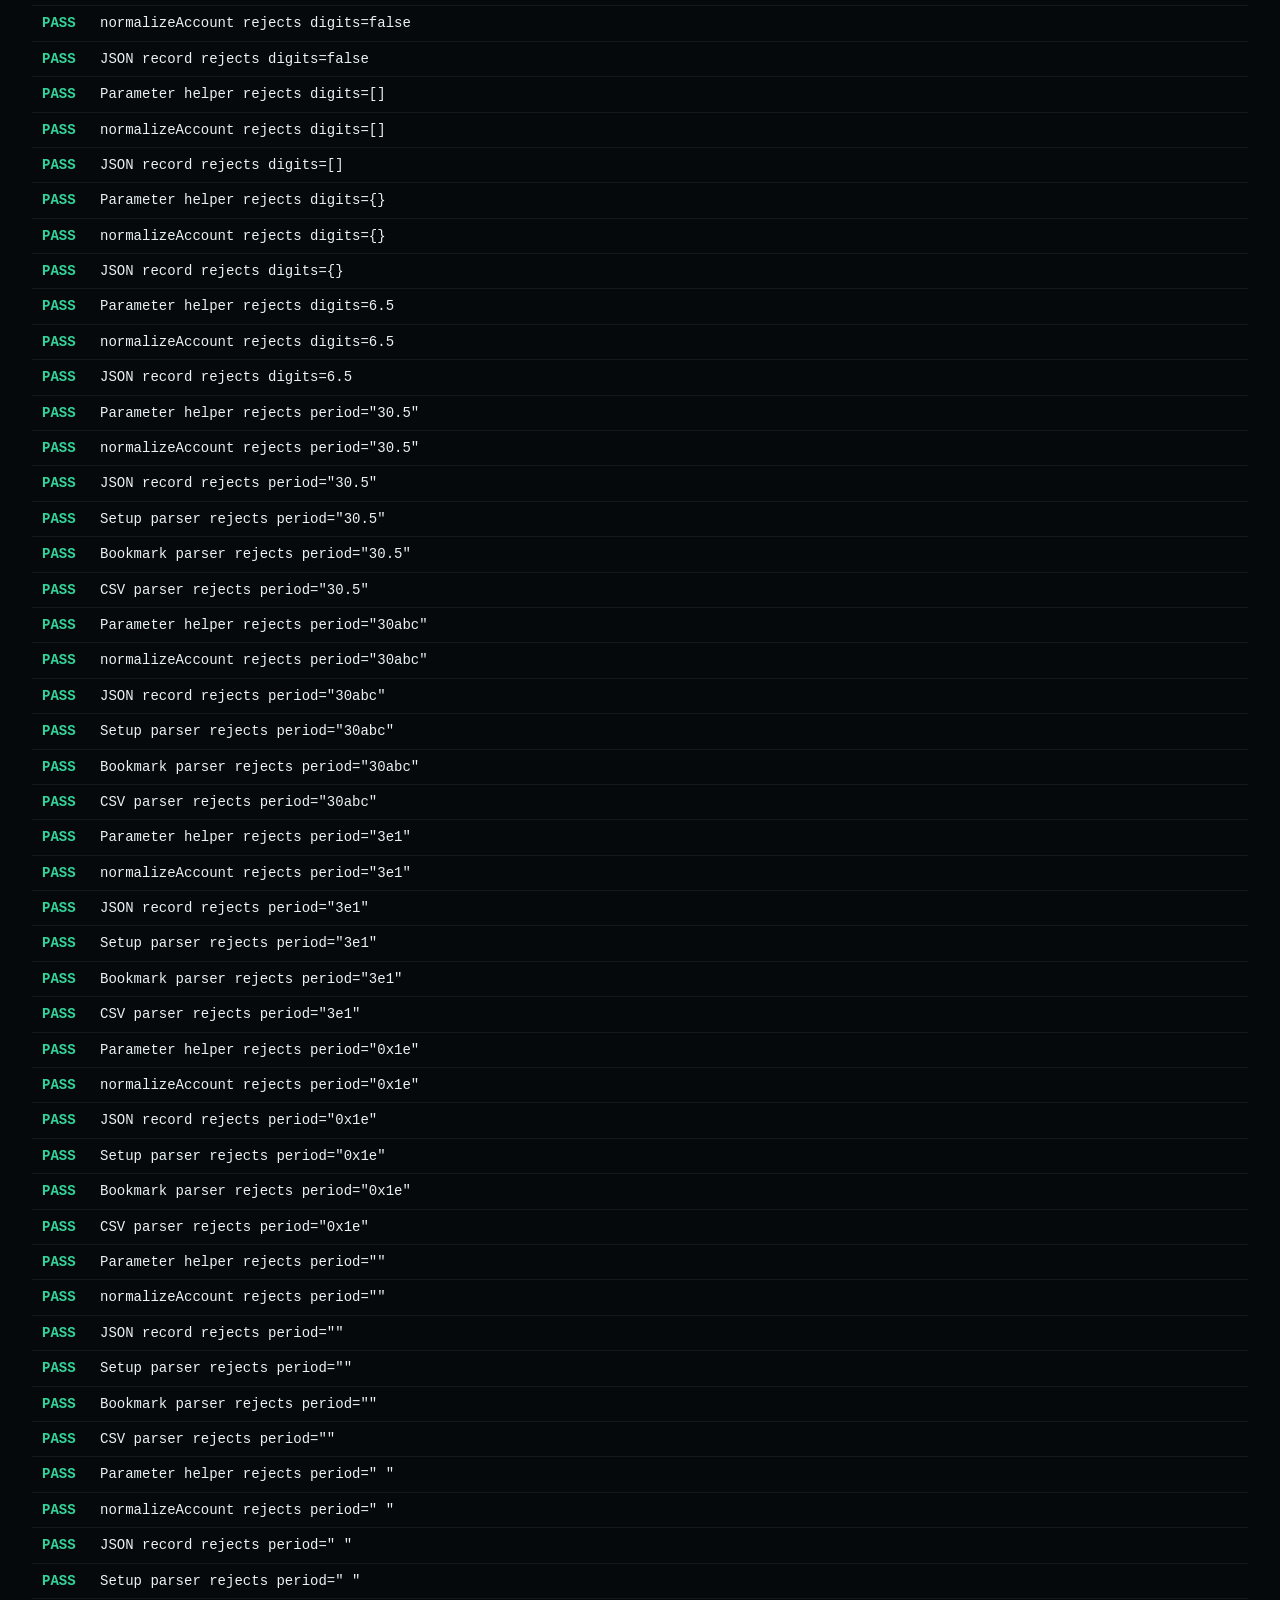
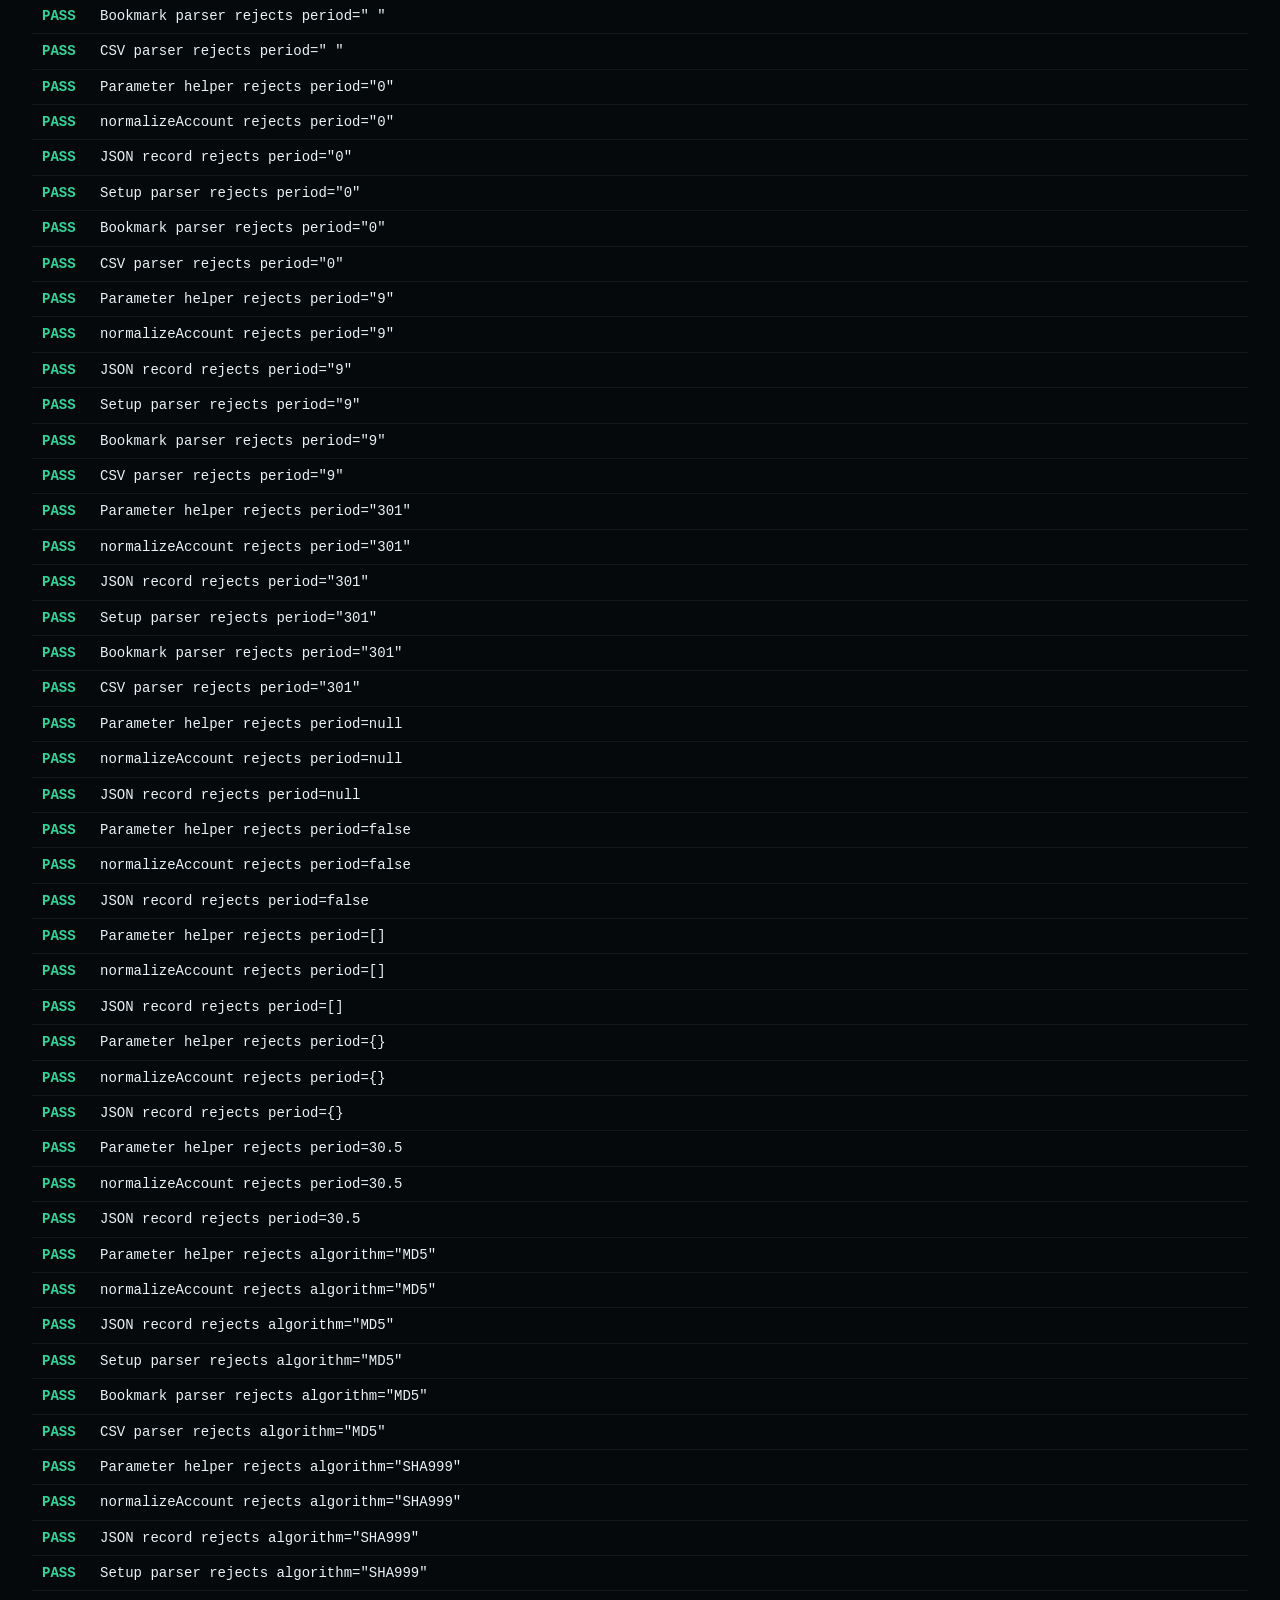
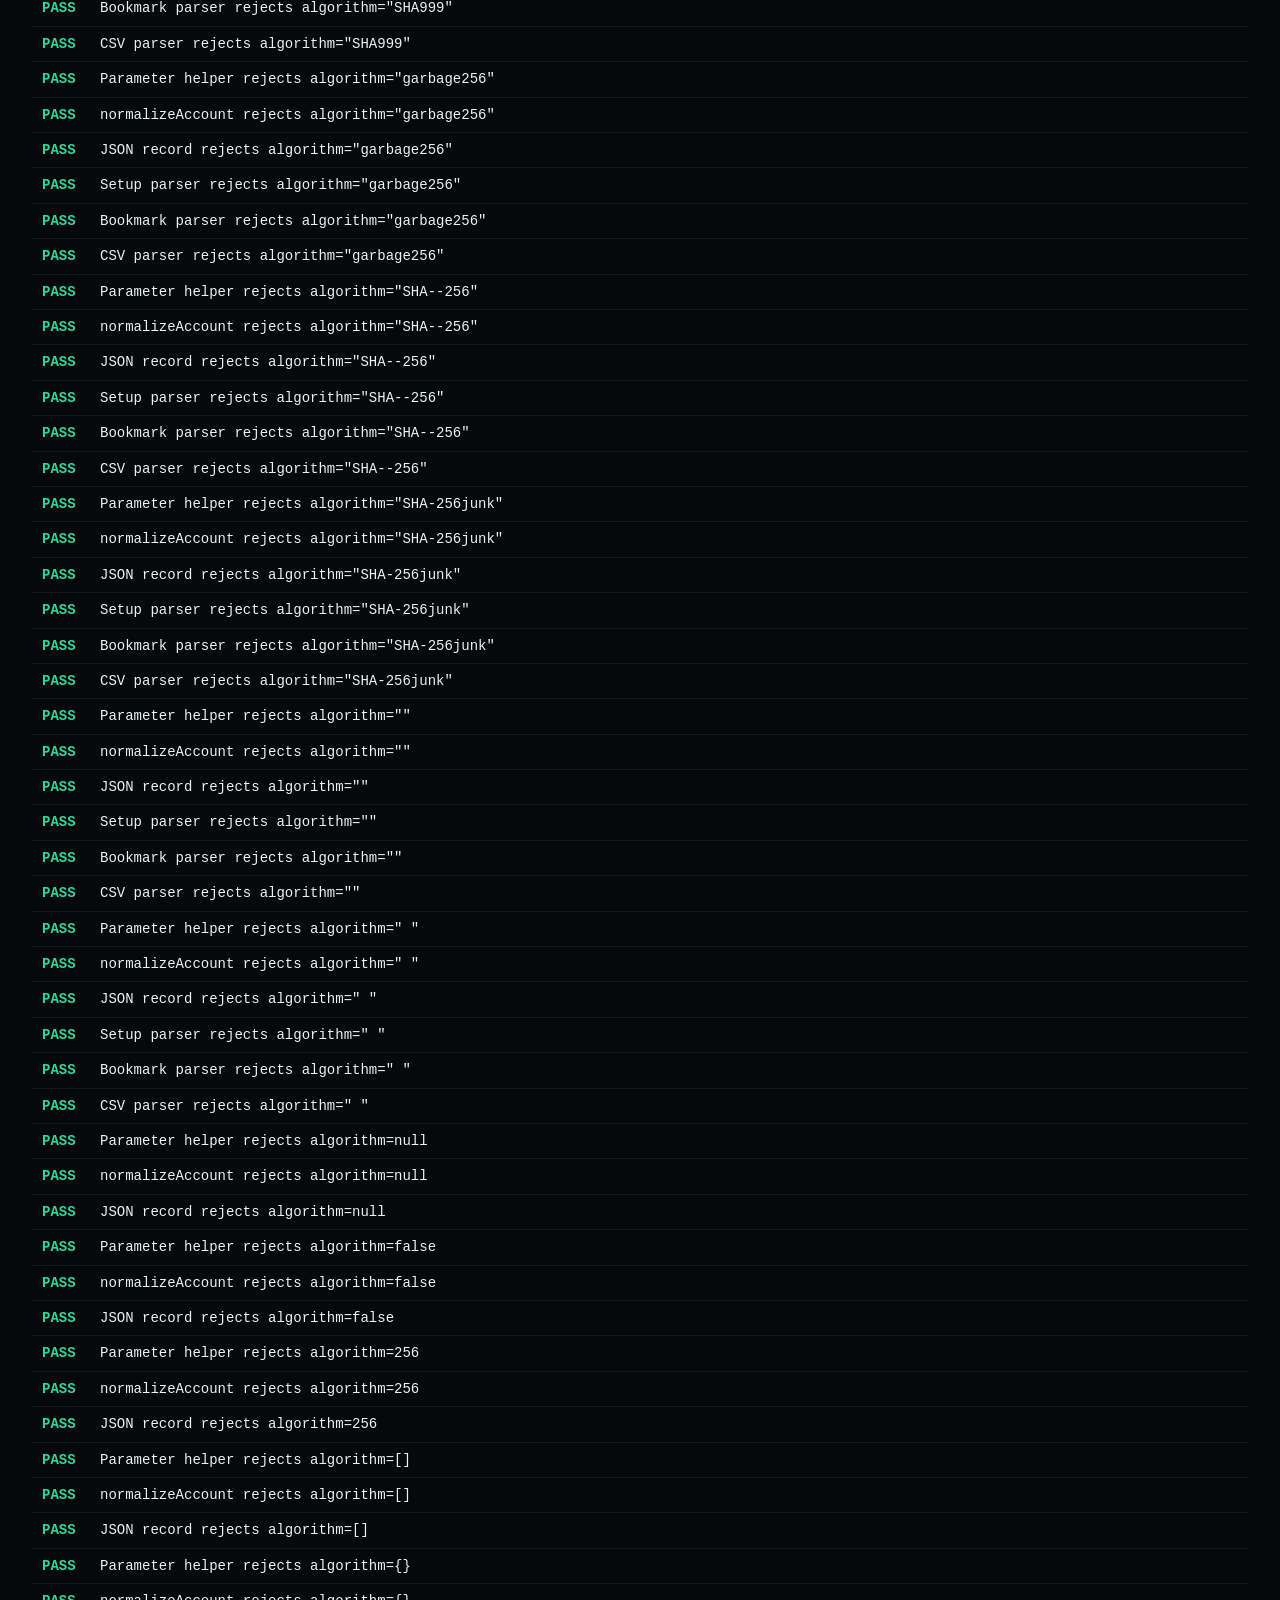
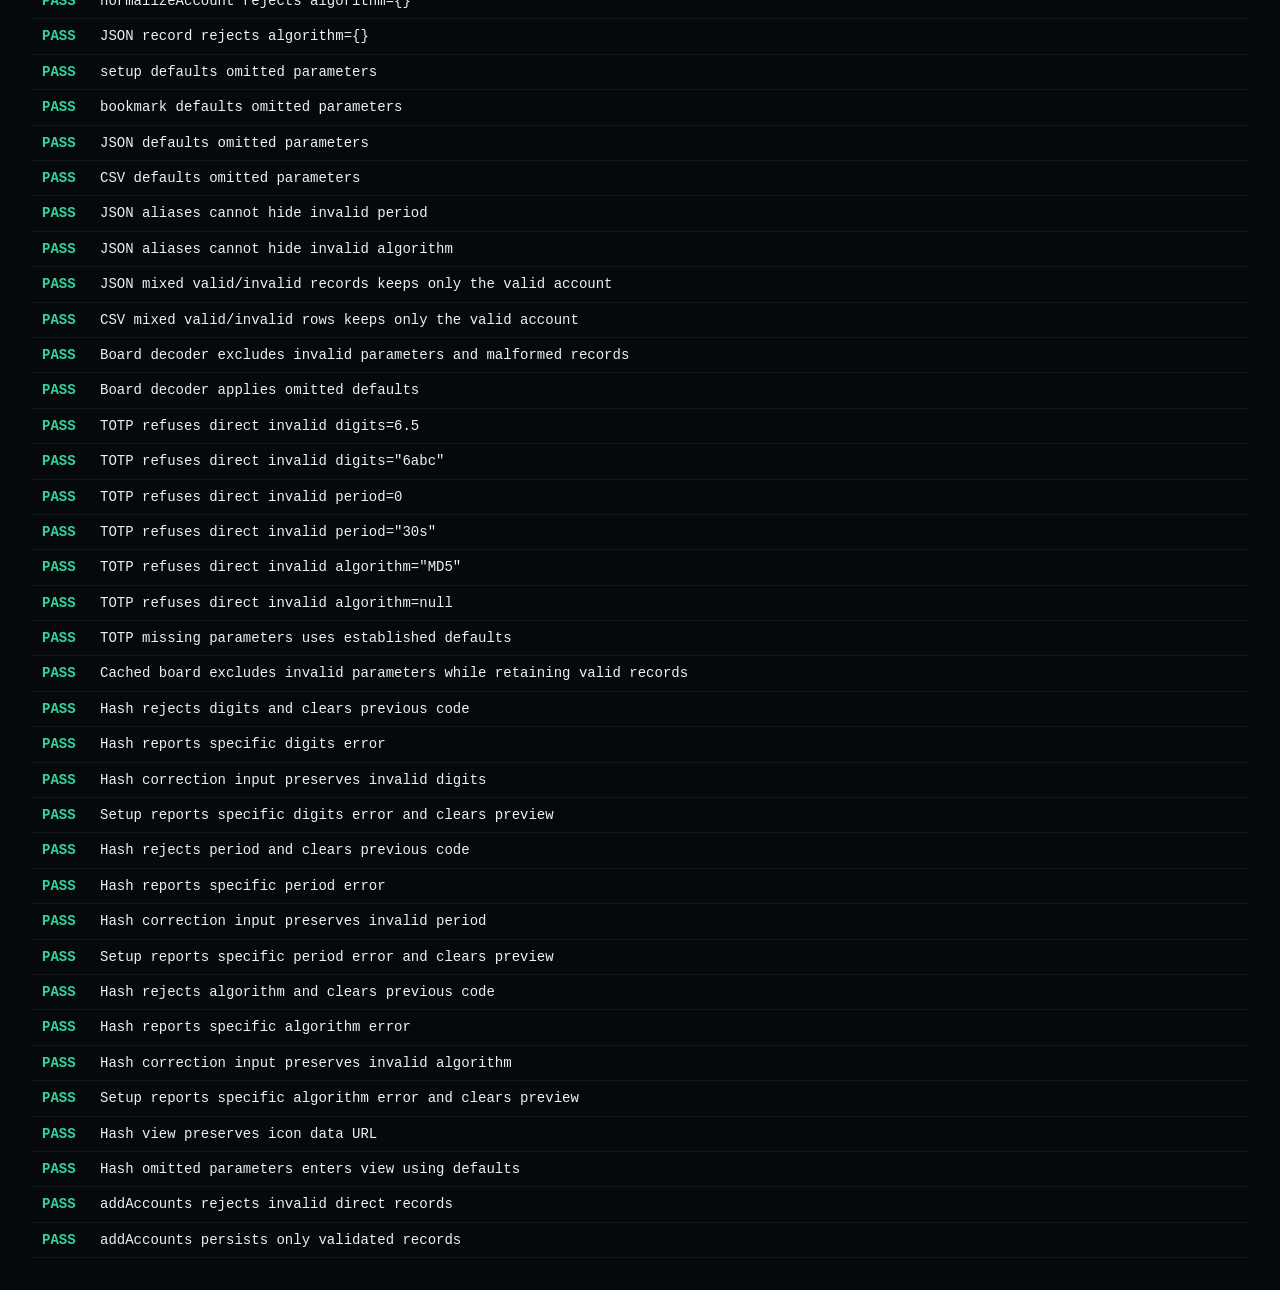
==== commit 9ab926b2: "feat：支持分组" ====
--- a/tests.html
+++ b/tests.html
@@ -37,12 +37,12 @@
   'base32Decode', 'base32Encode', 'totp', 'utf8', 'b64ToBytes',
   'pbReaders', 'decodeMigration', 'decodeOtpParam', 'parseMigration',
   'clampDigits', 'clampPeriod', 'normAlgo', 'otpParams', 'otpParamError',
-  'loadFromHash', 'commitParse', 'loadBoard', 'saveBoard',
+  'loadFromHash', 'commitParse', 'loadBoard', 'loadBoardData', 'saveBoard',
   'parseInput', 'parseAccountUrl', 'parseAccountsFromText',
   'parseStructured', 'accountFromRecord', 'csvSplit',
-  'hashStr', 'pickColor', 'normalizeIcon', 'iconFromFile', 'normalizeAccount', 'otpIdentity', 'accountIdentity',
-  'refresh', 'refreshPreview', 'computeBoardCodes', 'invalidateCodeWork', 'addAccounts', 'armOrRemove', 'removeAccount', 'moveAccount', 'renameAccount', 'animateTo', 'goBoard', 'goSetup', 'boardTick', 'tick',
-  'encodeBoardParam', 'decodeBoardParam', 'buildAccountUrl', 'fmtCode',
+  'hashStr', 'pickColor', 'normalizeIcon', 'iconFromFile', 'normalizeAccount', 'normalizeGroupName', 'normalizeGroups', 'otpIdentity', 'accountIdentity',
+  'refresh', 'refreshPreview', 'computeBoardCodes', 'invalidateCodeWork', 'addAccounts', 'addGroup', 'assignAccountGroup', 'armOrRemove', 'removeAccount', 'moveAccount', 'renameAccount', 'renameGroup', 'beginGroupRename', 'deleteGroup', 'animateTo', 'goBoard', 'goSetup', 'boardTick', 'tick',
+  'encodeBoardParam', 'decodeBoardParam', 'buildAccountUrl', 'exportLinks', 'exportBackup', 'fmtCode',
 ];
 
 function extractMethod(html, name) {
@@ -302,11 +302,17 @@
   const n1 = app.normalizeAccount({ secret: 'jbswy3dpehpk3pxp' });
   const n2 = app.normalizeAccount({ secret: 'JBSWY3DPEHPK3PXP' });
   check('accountIdentity ignores icon changes', app.accountIdentity({ ...n1, icon: ICON }) === app.accountIdentity({ ...n1, icon: '' }));
+  const grouped = app.normalizeAccount({ secret: 'JBSWY3DPEHPK3PXP', label: 'work', group: '  Work   Team  ' });
+  check('normalizeAccount trims and preserves a group name', grouped.group === 'Work Team');
+  check('accountIdentity ignores group changes', app.accountIdentity(grouped) === app.accountIdentity({ ...grouped, group: 'Personal' }));
+  check('normalizeGroups trims, deduplicates, and preserves order', app.normalizeGroups([' Work ', 'Personal', 'work', '', null]).join('|') === 'Work|Personal');
   const oldIconBoard = localStorage.getItem('easy2fa.board');
   try {
-    app.saveBoard([{ ...n1, icon: ICON }]);
+    app.saveBoard([{ ...n1, icon: ICON, group: 'Work' }], ['Work', 'Empty']);
     const cachedIcon = app.loadBoard();
+    const cachedData = app.loadBoardData();
     check('saveBoard/loadBoard preserve icon data URL', cachedIcon.length === 1 && cachedIcon[0].icon === ICON);
+    check('saveBoard/loadBoardData preserve groups and account assignments', cachedData.groups.join('|') === 'Work|Empty' && cachedData.accounts[0].group === 'Work');
   } finally {
     if (oldIconBoard === null) localStorage.removeItem('easy2fa.board');
     else localStorage.setItem('easy2fa.board', oldIconBoard);
@@ -316,14 +322,15 @@
   // ---- 看板链接编码往返 ----
   group('#board= 编码');
   app.state = { accounts: [
-    app.normalizeAccount({ secret: 'JBSWY3DPEHPK3PXP', label: 'A', issuer: 'Acme', icon: ICON, digits: 8, period: 60, algorithm: 'SHA-256' }),
+    app.normalizeAccount({ secret: 'JBSWY3DPEHPK3PXP', label: 'A', issuer: 'Acme', group: 'Work', icon: ICON, digits: 8, period: 60, algorithm: 'SHA-256' }),
     app.normalizeAccount({ secret: 'GEZDGNBVGY3TQOJQ', label: 'B' }),
-  ] };
+  ], groups: ['Work', 'Empty'] };
   const bp = app.encodeBoardParam();
   check('encodeBoardParam 非空且 URL-safe', !!bp && !/[+/=]/.test(bp));
   const back = app.decodeBoardParam(bp);
   check('board round-trip preserves icon data URL', back[0] && back[0].icon === ICON);
   check('board 往返数量 = 2', back.length === 2, 'got ' + back.length);
+  check('board round-trip preserves groups and empty groups', back.groups.join('|') === 'Work|Empty' && back[0].group === 'Work');
   check('board 往返字段完整（A/8位/60s/SHA-256）',
     back[0] && back[0].secret === 'JBSWY3DPEHPK3PXP' && back[0].label === 'A' && back[0].issuer === 'Acme'
     && back[0].digits === 8 && back[0].period === 60 && back[0].algorithm === 'SHA-256');
@@ -337,7 +344,16 @@
   const u2 = new URLSearchParams(app.buildAccountUrl({ secret: 'JBSWY3DPEHPK3PXP', label: '', issuer: '', digits: 6, period: 30, algorithm: 'SHA-1' }).split('#')[1]);
   const uIcon = new URLSearchParams(app.buildAccountUrl({ secret: 'JBSWY3DPEHPK3PXP', label: 'GitHub', issuer: 'Acme', icon: ICON, digits: 6, period: 30, algorithm: 'SHA-1' }).split('#')[1]);
   check('buildAccountUrl includes icon data URL', uIcon.get('icon') === ICON);
+  const uGroup = app.buildAccountUrl({ secret: 'JBSWY3DPEHPK3PXP', label: 'GitHub', issuer: 'Acme', group: 'Work', digits: 6, period: 30, algorithm: 'SHA-1' });
+  check('buildAccountUrl includes group', new URLSearchParams(uGroup.split('#')[1]).get('group') === 'Work');
+  check('parseAccountUrl restores group', app.parseAccountUrl(uGroup).group === 'Work');
   check('默认参数省略（hash 只有 secret）', u2.get('secret') === 'JBSWY3DPEHPK3PXP' && !u2.has('digits') && !u2.has('period') && !u2.has('algorithm') && !u2.has('label'));
+  const exportedLinks = app.exportLinks();
+  const importedLinks = app.parseAccountsFromText(exportedLinks);
+  check('link export preserves group metadata and assignments', exportedLinks.startsWith('# easy2fa-groups:') && importedLinks.groups.join('|') === 'Work|Empty' && importedLinks[0].group === 'Work');
+  const exportedBackup = app.exportBackup();
+  const importedBackup = app.parseAccountsFromText(exportedBackup);
+  check('JSON backup restores groups and account assignments', importedBackup.length === 2 && importedBackup.groups.join('|') === 'Work|Empty' && importedBackup[0].group === 'Work');
 
   // ---- 验证码分组显示 ----
   group('fmtCode');
@@ -495,6 +511,7 @@
       refreshBoardAll() { mx.refreshed = true; },
       setState(update, callback) { mx.state = { ...mx.state, ...update }; if (callback) callback(); },
     };
+    mx.normalizeGroupName = app.normalizeGroupName;
     mx.moveAccount = app.moveAccount;
     app.moveAccount.call(mx, 0, 2);
     check('drag reorder moves the account to the drop index', mx.state.accounts.map((a) => a.label).join('') === 'BCA');
@@ -522,6 +539,30 @@
     check('rename updates the derived color and closes the editor', nx.state.accounts[0].color === '#new' && nx.colorSource.label === 'New name' && nx.state.editingAccountIdx === null && nx.state.editingAccountName === '' && nx.state.removeArmedIdx === null && nx.state.copiedIdx === null);
     const emptyRename = app.renameAccount.call(nx, 0, '   ');
     check('rename rejects an empty account name', emptyRename === false && nx.state.accounts[0].label === 'New name');
+    const gx = Object.create(app);
+    gx.state = {
+      accounts: [{ secret: 'JBSWY3DPEHPK3PXP', label: 'A', issuer: '', group: '', digits: 6, period: 30, algorithm: 'SHA-1', color: '#old' }],
+      groups: [],
+    };
+    gx.t = () => ({
+      groupRequired: 'required', groupDuplicate: 'duplicate', groupCreated: (n) => 'created:' + n,
+      groupAssigned: (l, g) => 'assigned:' + l + ':' + g, accountFallback: (i) => 'account:' + i,
+      groupRenamed: (n) => 'renamed:' + n, groupDeleteConfirm: 'confirm', groupDeleted: (n) => 'deleted:' + n,
+    });
+    gx.saveBoard = (accounts, groups) => { gx.saved = { accounts: accounts.slice(), groups: groups.slice() }; };
+    gx.syncBoardHash = (accounts, groups) => { gx.synced = { accounts: accounts.slice(), groups: groups.slice() }; };
+    gx.setState = function(update) { this.state = { ...this.state, ...update }; };
+    check('addGroup creates and persists a group', gx.addGroup('  Work  ') === true && gx.state.groups.join('|') === 'Work' && gx.saved.groups.join('|') === 'Work');
+    check('addGroup rejects duplicate names case-insensitively', gx.addGroup('work') === false && gx.state.groups.length === 1);
+    check('assignAccountGroup moves an account into an existing group', gx.assignAccountGroup(0, 'Work') === true && gx.state.accounts[0].group === 'Work' && gx.saved.accounts[0].group === 'Work');
+    check('renameGroup updates the group and all assigned accounts', gx.renameGroup('Work', 'Office') === true && gx.state.groups.join('|') === 'Office' && gx.state.accounts[0].group === 'Office' && gx.synced.groups.join('|') === 'Office');
+    check('deleteGroup keeps accounts and moves them to unassigned', gx.deleteGroup('Office') === true && gx.state.groups.length === 0 && gx.state.accounts.length === 1 && gx.state.accounts[0].group === '');
+    const xg = fixture();
+    xg.state = { accounts: [], groups: [], boardLive: [], importOpen: false, exportOpen: false, pasteValue: '', mode: 'board' };
+    const groupedImport = [{ ...acct, label: 'grouped', group: 'Personal' }];
+    groupedImport.groups = ['Personal', 'Empty'];
+    xg.addAccounts(groupedImport);
+    check('addAccounts imports group order and assigns the account', xg.state.groups.join('|') === 'Personal|Empty' && xg.state.accounts[0].group === 'Personal');
     check('实际加入看板保留四种配置并跳过规范化重复',x.state.accounts.length===4);
   } finally { Date.now=originalNow; }
 
